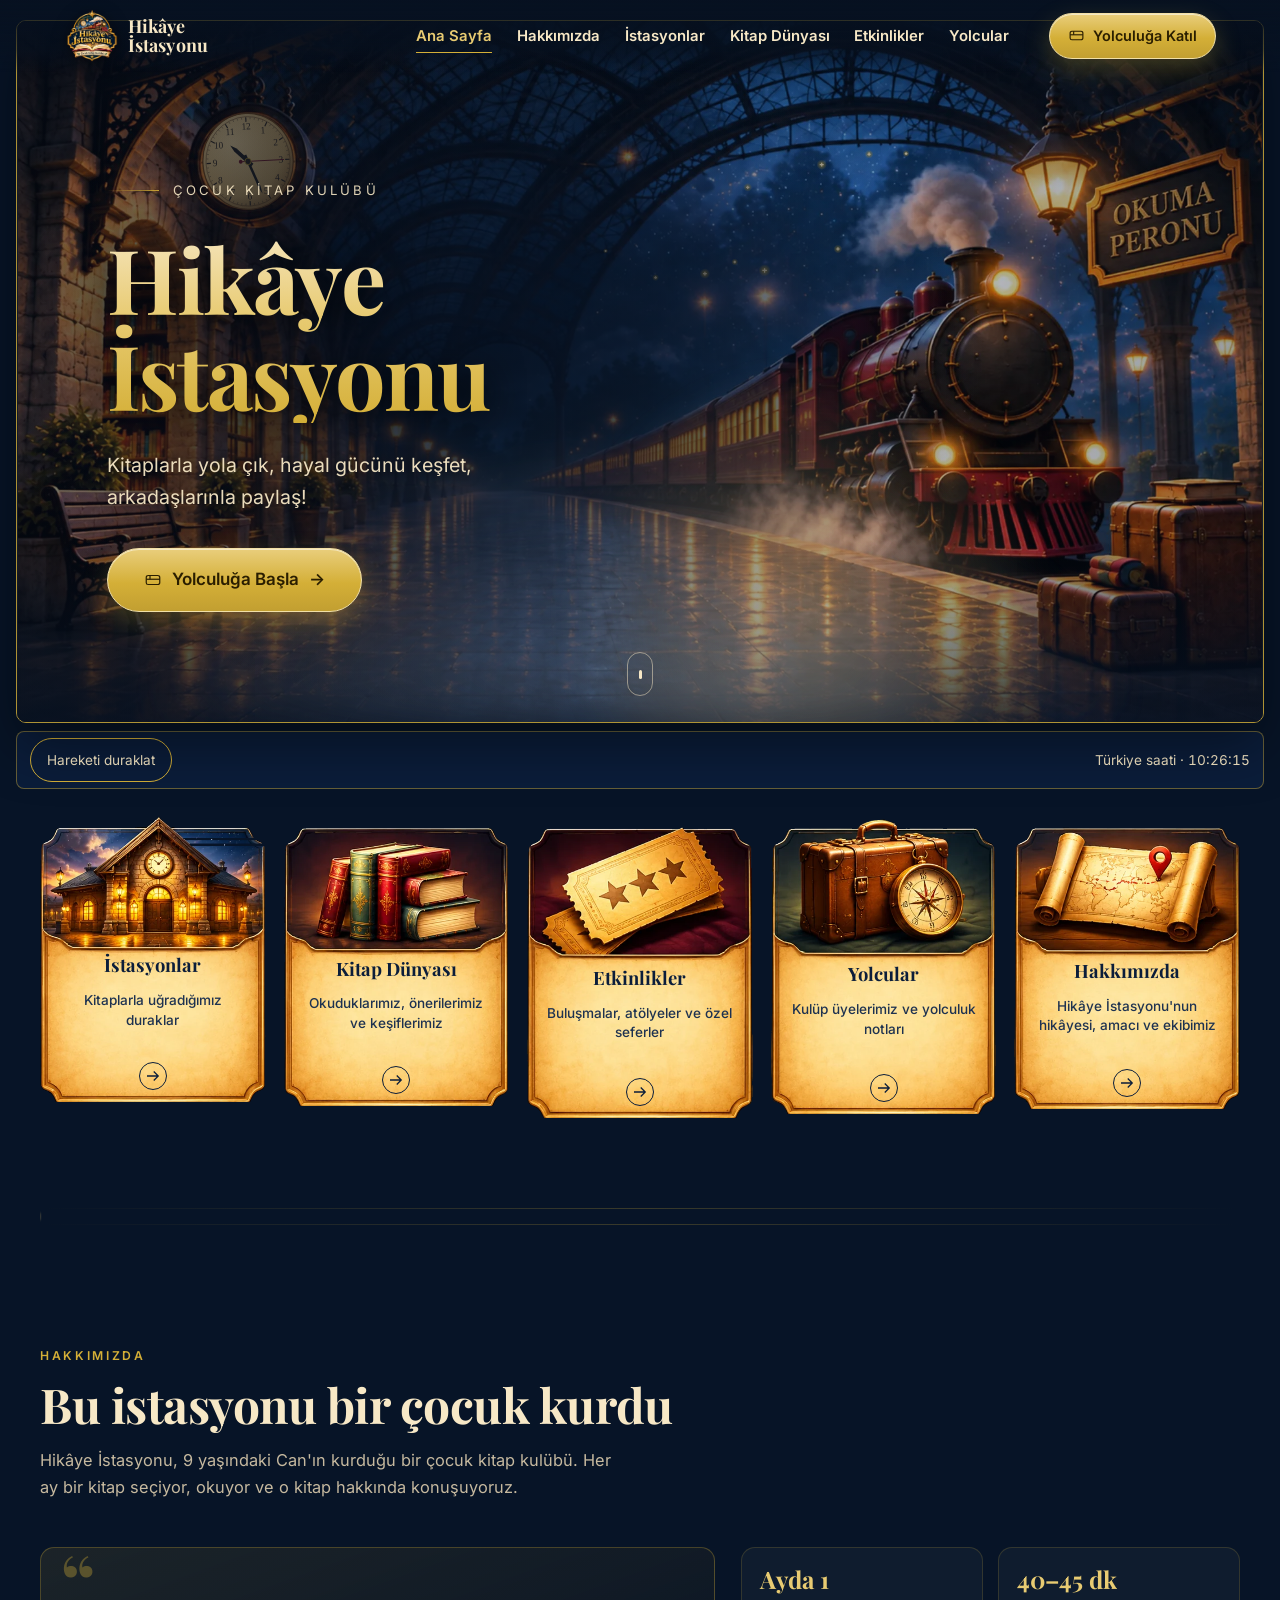
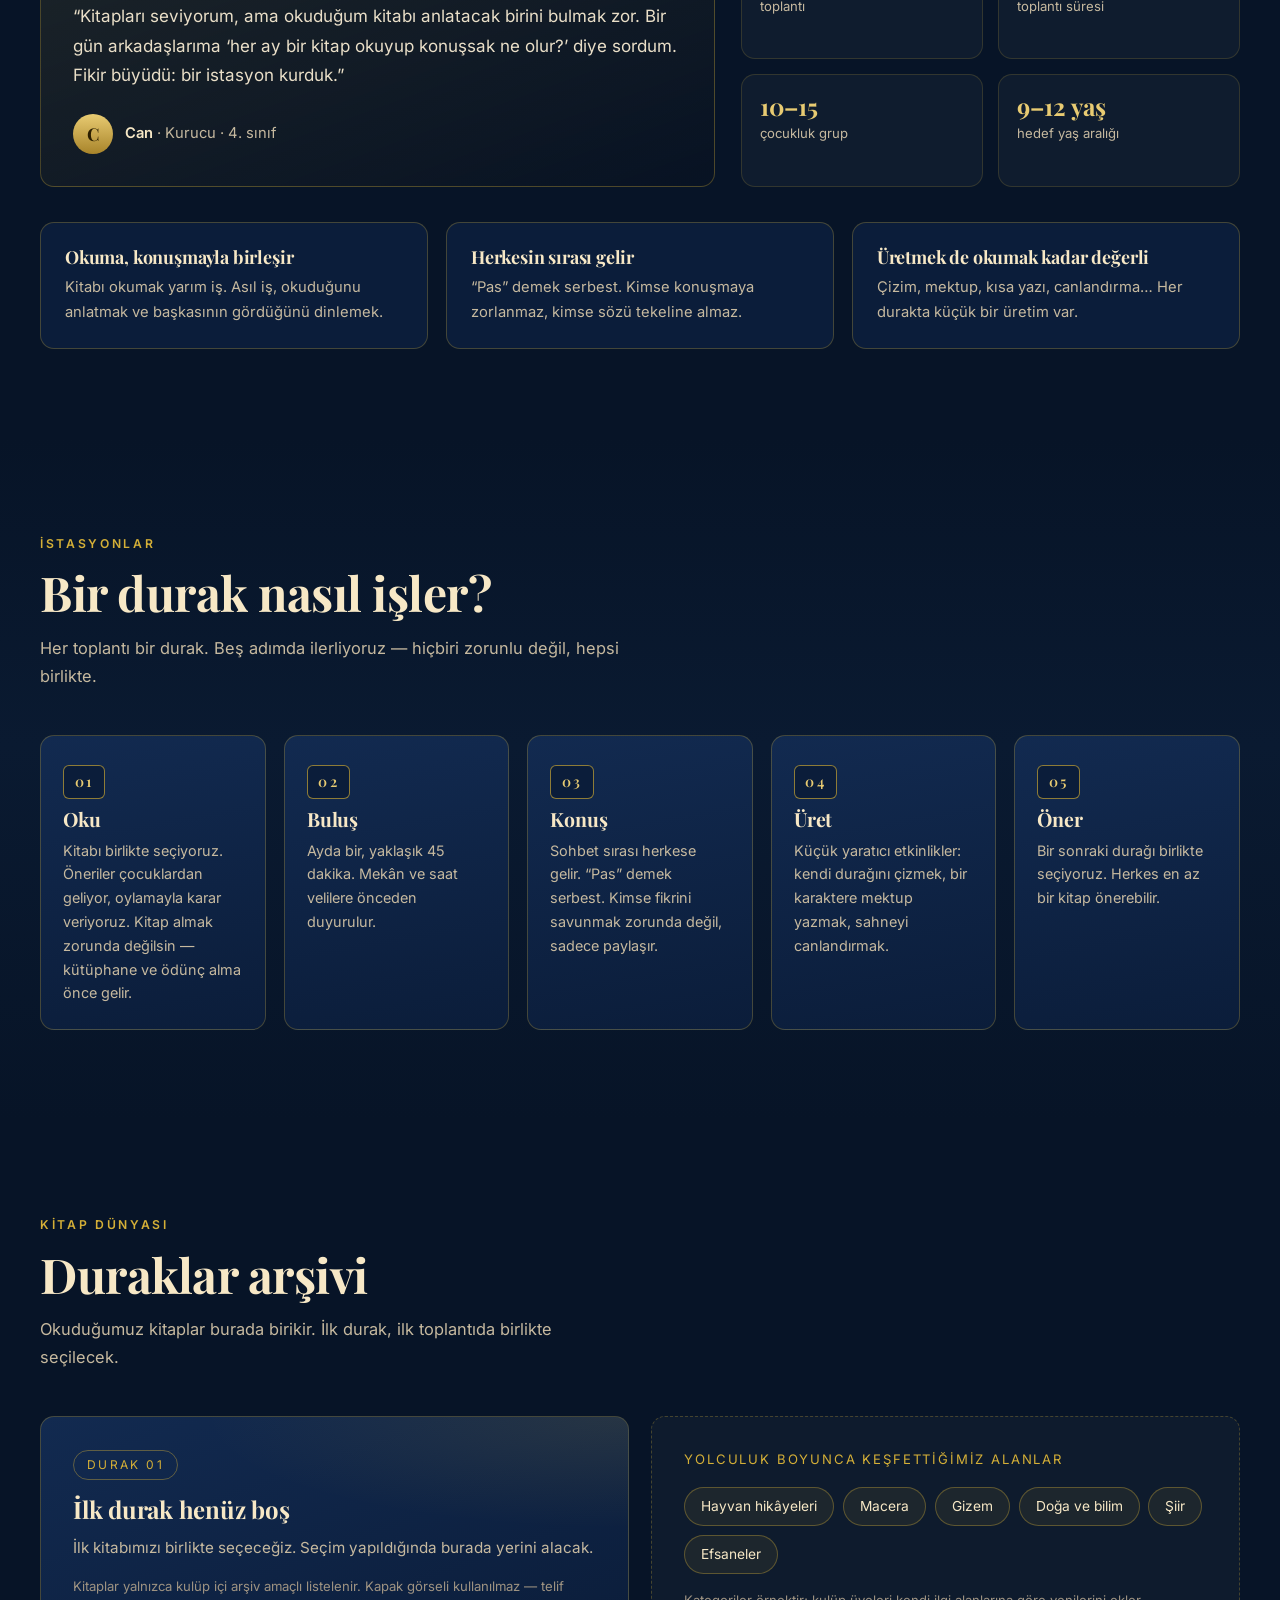
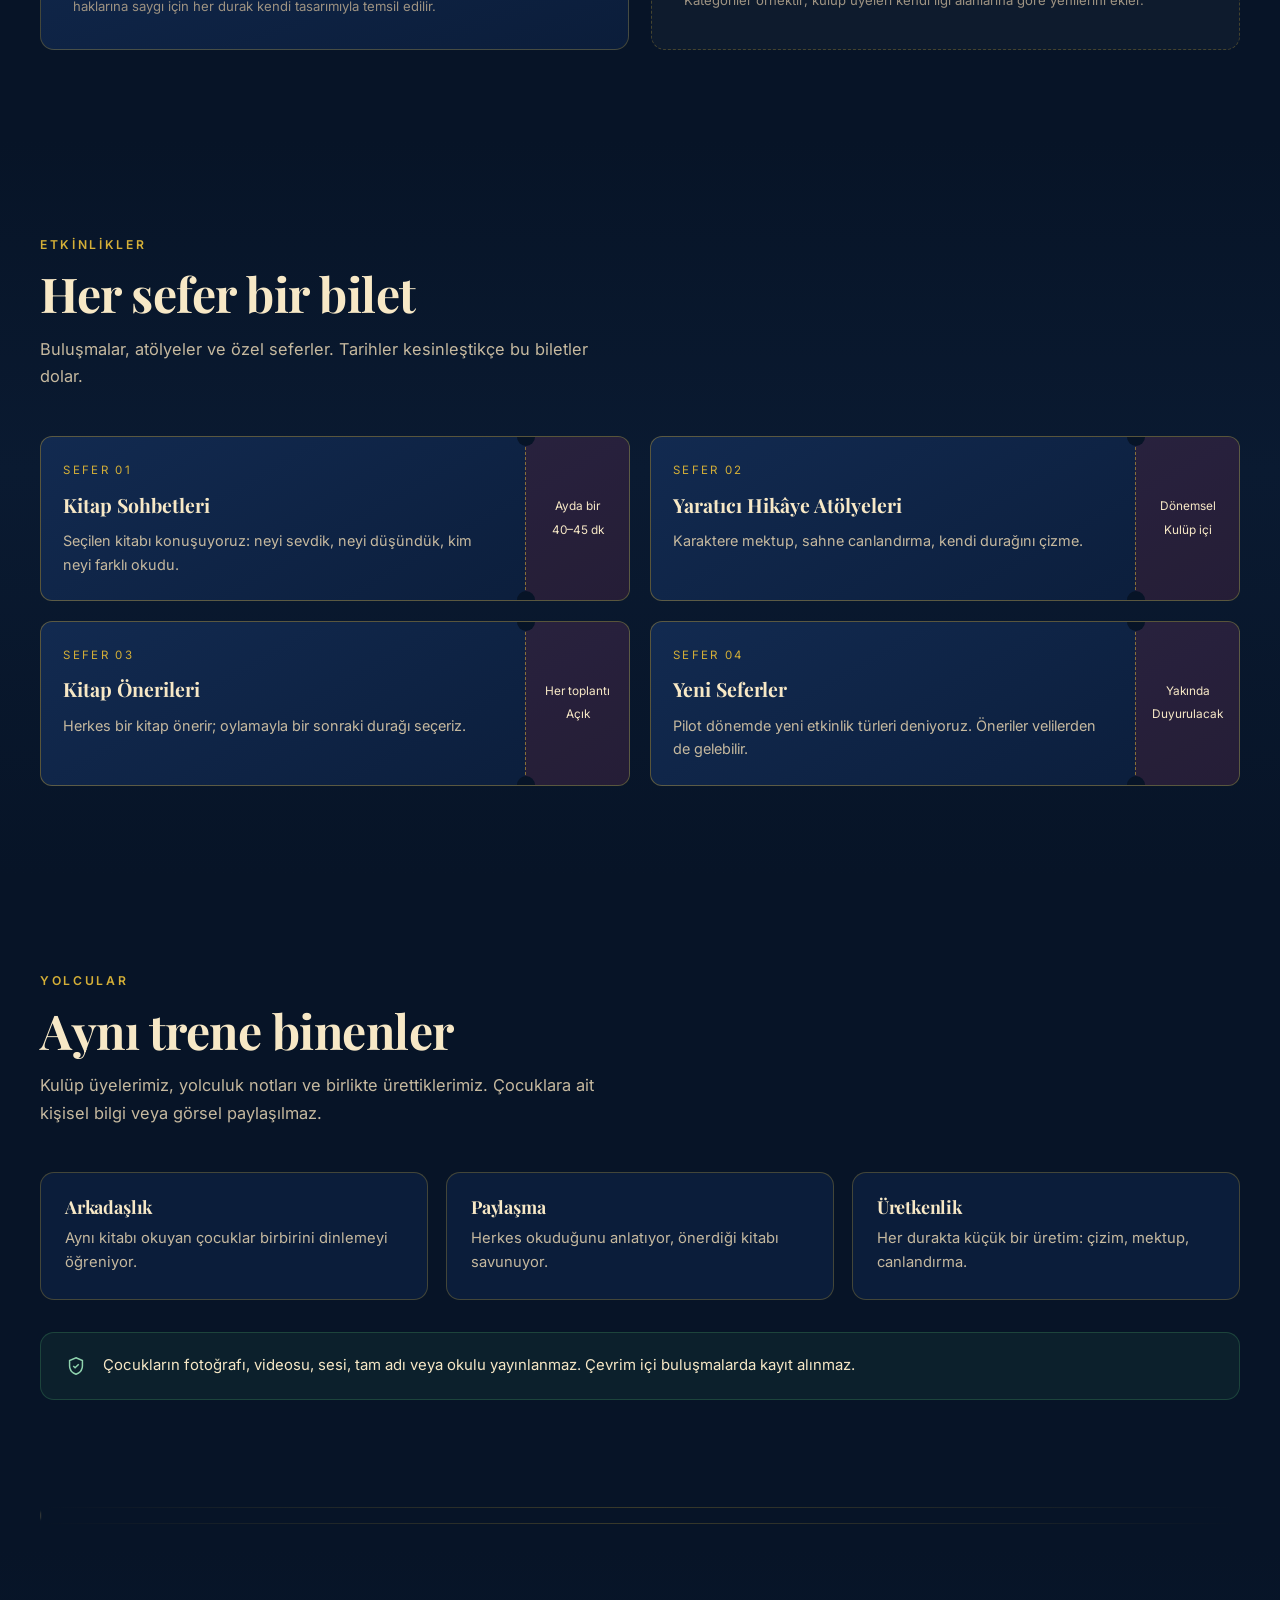
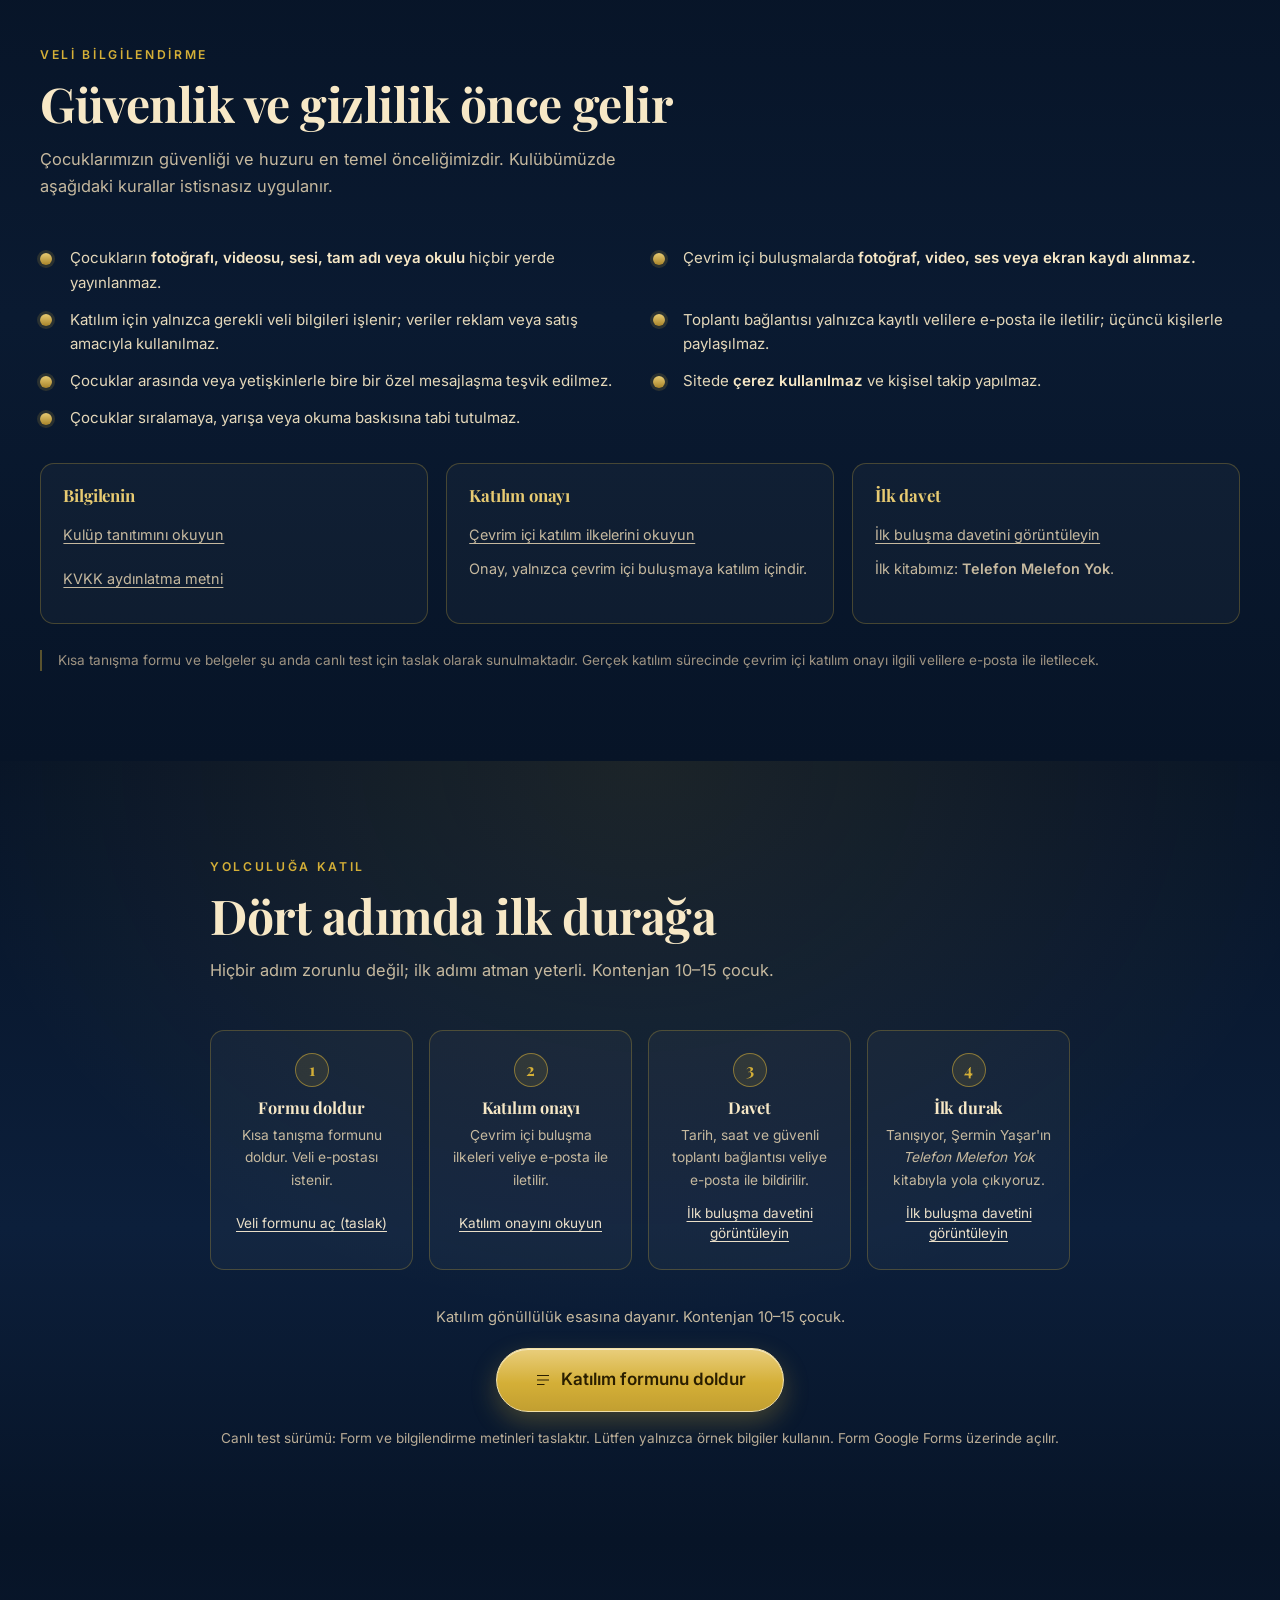
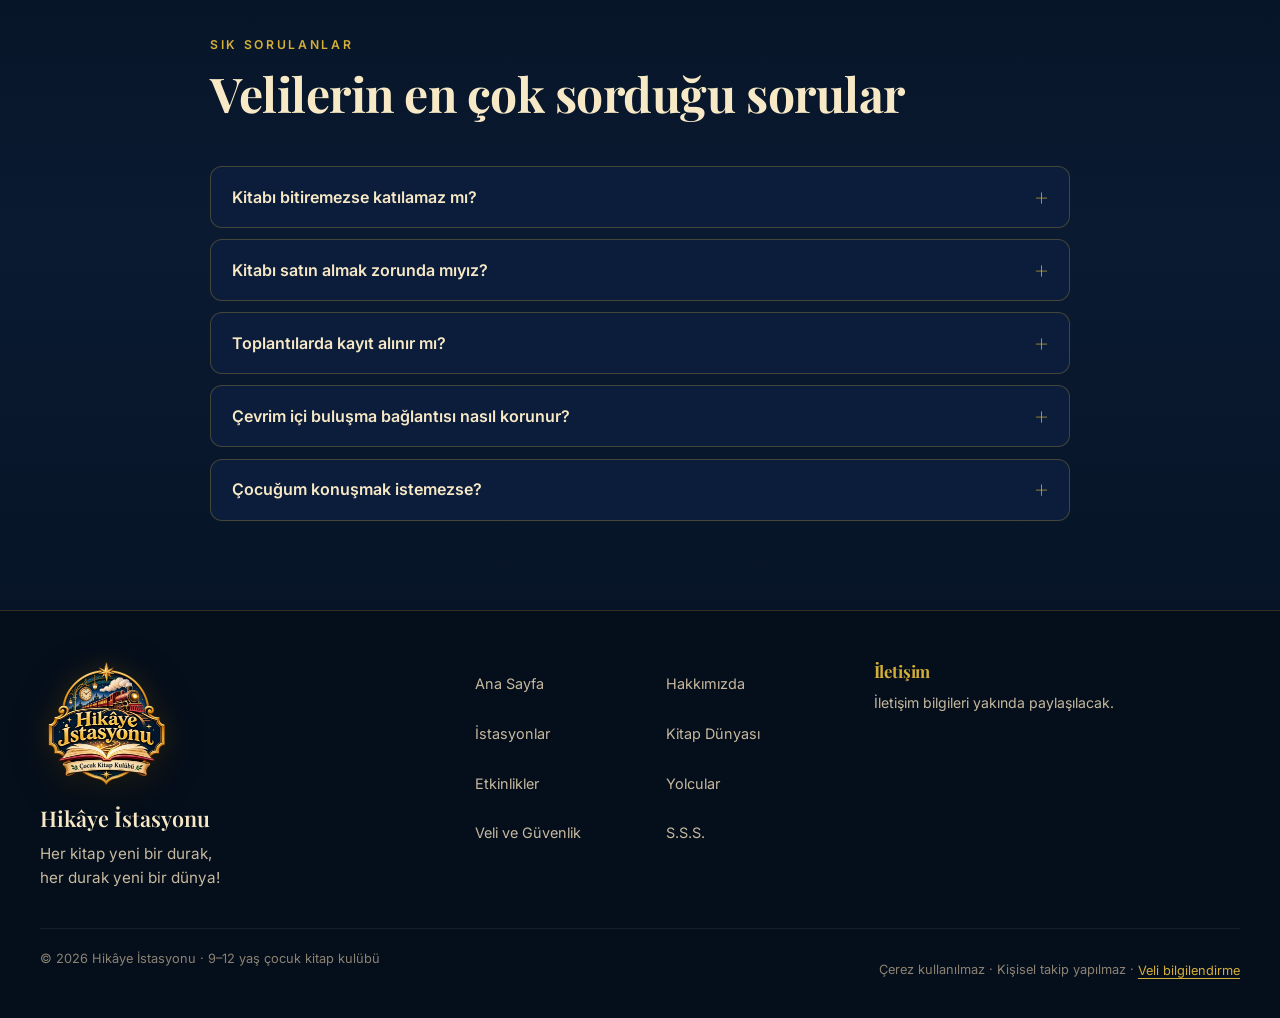
==== index.html @ f6e27448 "feat: taslak Google Form baglantisini canli teste ac" ====
<!doctype html>
<html lang="tr">
<head>
<meta charset="utf-8">
<meta http-equiv="Content-Security-Policy" content="default-src 'none'; script-src 'self'; script-src-attr 'none'; style-src 'self' 'unsafe-inline'; style-src-elem 'self'; img-src 'self'; font-src 'self'; connect-src 'none'; object-src 'none'; base-uri 'none'; form-action 'none'; frame-src 'none'">
<meta name="referrer" content="no-referrer">
<meta name="viewport" content="width=device-width, initial-scale=1">
<title>Hikâye İstasyonu — Çocuk Kitap Kulübü</title>
<meta name="description" content="Hikâye İstasyonu, 9–12 yaş çocukların kitap okuyup konuştuğu, birbirine kitap önerdiği çocuk kitap kulübü. Her kitap yeni bir durak, her durak yeni bir dünya!">
<meta name="theme-color" content="#0B1D3A">
<meta property="og:title" content="Hikâye İstasyonu — Çocuk Kitap Kulübü">
<meta property="og:description" content="Her kitap yeni bir durak, her durak yeni bir dünya!">
<meta property="og:type" content="website">
<meta property="og:locale" content="tr_TR">
<meta property="og:image" content="https://hikayeistasyonu.org/assets/img/hikaye-istasyonu-hero-background.jpg">
<link rel="icon" href="favicon.ico" sizes="any">
<link rel="icon" type="image/png" sizes="32x32" href="favicon-32.png">
<link rel="apple-touch-icon" href="favicon-192.png">
<link rel="canonical" href="https://hikayeistasyonu.org/">
<meta name="robots" content="index,follow">
<link rel="preload" as="image" href="assets/img/hikaye-istasyonu-hero-background.webp" type="image/webp" media="(min-width: 721px)">
<link rel="stylesheet" href="assets/stil.css">
</head>
<body>

<a class="atla" href="#icerik">İçeriğe geç</a>

<!-- ============ ÜST BAR ============ -->
<header class="bar" id="bar">
  <div class="bar-ic">
    <a class="marka" href="#ust" aria-label="Hikâye İstasyonu — ana sayfa">
      <img src="assets/img/logo-amblem.webp" width="54" height="54" alt="" class="marka-logo">
      <span class="marka-yazi">Hikâye<br>İstasyonu</span>
    </a>

    <nav class="menu" aria-label="Ana menü">
      <a href="#ust" class="etkin">Ana Sayfa</a>
      <a href="#hakkimizda">Hakkımızda</a>
      <a href="#istasyonlar">İstasyonlar</a>
      <a href="#kitaplar">Kitap Dünyası</a>
      <a href="#etkinlikler">Etkinlikler</a>
      <a href="#yolcular">Yolcular</a>
    </nav>

    <a class="btn btn-altin btn-kucuk bar-cta" href="#katil">
      <svg viewBox="0 0 24 24" width="17" height="17" aria-hidden="true" fill="none" stroke="currentColor" stroke-width="1.6"><path d="M3 8.5A2.5 2.5 0 0 1 5.5 6h13A2.5 2.5 0 0 1 21 8.5v7a2.5 2.5 0 0 1-2.5 2.5h-13A2.5 2.5 0 0 1 3 15.5v-7Z"/><path d="M3 11h18"/><path d="M8 6v5"/></svg>
      Yolculuğa Katıl
    </a>

    <button class="menu-btn" type="button" aria-expanded="false" aria-controls="mobil-menu" aria-label="Menüyü aç">
      <span></span><span></span><span></span>
    </button>
  </div>

  <nav class="mobil-menu" id="mobil-menu" aria-label="Mobil menü" hidden>
    <a href="#ust">Ana Sayfa</a>
    <a href="#hakkimizda">Hakkımızda</a>
    <a href="#istasyonlar">İstasyonlar</a>
    <a href="#kitaplar">Kitap Dünyası</a>
    <a href="#etkinlikler">Etkinlikler</a>
    <a href="#yolcular">Yolcular</a>
    <a href="#veli">Veli ve Güvenlik</a>
    <a href="#sss">S.S.S.</a>
    <a class="btn btn-altin" href="#katil">Yolculuğa Katıl</a>
  </nav>
</header>

<main id="icerik">

<!-- ============ HERO ============ -->
<section class="hero" id="ust" aria-labelledby="hero-baslik">
  <div class="hero-sahne" aria-hidden="true">
    <picture>
      <source srcset="assets/img/hikaye-istasyonu-hero-background.webp" type="image/webp">
      <source srcset="assets/img/hikaye-istasyonu-hero-background.jpg">
      <img src="assets/img/hikaye-istasyonu-hero-background.jpg" width="1920" height="1081" alt="" class="hero-gorsel" fetchpriority="high">
    </picture>
    <svg class="scene-art" viewBox="0 0 1920 1081" preserveAspectRatio="xMidYMid slice" aria-hidden="true">
      <defs>
        <radialGradient id="star-light"><stop stop-color="#F7E8C6"/><stop offset=".25" stop-color="#D4AF37" stop-opacity=".65"/><stop offset="1" stop-color="#D4AF37" stop-opacity="0"/></radialGradient>
        <radialGradient id="dial-light" cx="35%" cy="30%" r="80%"><stop stop-color="#FFE0A1"/><stop offset=".7" stop-color="#DDB56C"/><stop offset="1" stop-color="#A16E30"/></radialGradient>
        <radialGradient id="steam-light" cx=".5" cy=".5" r=".5" fx=".62" fy=".63">
          <stop offset="0%" stop-color="#d9c1ab" stop-opacity=".92"/>
          <stop offset="45%" stop-color="#b2a6ae" stop-opacity=".72"/>
          <stop offset="80%" stop-color="#7a7a8e" stop-opacity=".34"/>
          <stop offset="100%" stop-color="#7a7a8e" stop-opacity="0"/>
        </radialGradient>
        <radialGradient id="steam-wheel" cx=".42" cy=".36" r=".64">
          <stop stop-color="#9e9aa6" stop-opacity=".48"/>
          <stop offset=".55" stop-color="#878391" stop-opacity=".28"/>
          <stop offset="1" stop-color="#6e6c7a" stop-opacity="0"/>
        </radialGradient>
        <clipPath id="chimney-lip"><path d="M-260 -160H75V-3L24 -3Q0 -9 -32 4H-260Z"/></clipPath>
        <g id="chimney-wisp">
          <ellipse cx="-10" cy="-5" rx="28" ry="20"/>
          <ellipse cx="9" cy="-1" rx="27" ry="22"/>
        </g>
        <g id="steam-wisp">
          <ellipse cx="-12" cy="-22" rx="25" ry="18"/>
          <ellipse cx="10" cy="-31" rx="22" ry="19"/>
          <ellipse cx="19" cy="-15" rx="18" ry="14"/>
          <ellipse cx="-3" cy="-10" rx="23" ry="13"/>
        </g>
      </defs>
      <g id="steam-sources"></g>
      <g id="stars"></g>
      <g transform="translate(356 217) rotate(-3) scale(.94 1)">
        <circle r="74" fill="url(#dial-light)" stroke="#80501D" stroke-width="2"/>
        <circle r="69" fill="none" stroke="#67431F" stroke-width=".8"/>
        <g id="clock-ticks" stroke="#382C22"></g>
        <g id="clock-numbers" fill="#382C22" font-family="Georgia,serif" font-size="15" text-anchor="middle" dominant-baseline="central"></g>
        <g class="clock-hand" id="hour-hand"><path d="M-3 9 L-3 -27 L0 -38 L3 -27 L3 9Z" fill="#2A2623"/></g>
        <g class="clock-hand" id="minute-hand"><path d="M-2 11 L-2 -43 L0 -55 L2 -43 L2 11Z" fill="#2A2623"/></g>
        <g class="clock-hand" id="second-hand"><path d="M0 15V-59" stroke="#7B1E2B" stroke-width="1.5"/><circle cy="12" r="3" fill="#7B1E2B"/></g>
        <circle r="5" fill="#382C22" stroke="#D4AF37" stroke-width="1.2"/>
      </g>
    </svg>
    <div class="hero-vinyet"></div>
    <div class="hero-sis sis-1"></div>
    <div class="hero-sis sis-2"></div>
    <div class="hero-far"></div>
  </div>

  <div class="hero-ic">
    <p class="hero-ust"><span class="cizgi" aria-hidden="true"></span>Çocuk Kitap Kulübü<span class="cizgi" aria-hidden="true"></span></p>
    <h1 class="hero-baslik" id="hero-baslik">Hikâye<br><span>İstasyonu</span></h1>
    <p class="hero-slogan">Kitaplarla yola çık, hayal gücünü keşfet, arkadaşlarınla paylaş!</p>
    <a class="btn btn-altin btn-buyuk hero-cta" href="#katil">
      <svg viewBox="0 0 24 24" width="18" height="18" aria-hidden="true" fill="none" stroke="currentColor" stroke-width="1.6"><path d="M3 8.5A2.5 2.5 0 0 1 5.5 6h13A2.5 2.5 0 0 1 21 8.5v7a2.5 2.5 0 0 1-2.5 2.5h-13A2.5 2.5 0 0 1 3 15.5v-7Z"/><path d="M3 11h18"/><path d="M8 6v5"/></svg>
      Yolculuğa Başla <span aria-hidden="true">→</span>
    </a>
  </div>

  <a class="kaydir" href="#kapilar" aria-label="Aşağı kaydır"><span></span></a>
</section>
<div class="motion-bar" aria-label="Hareket ve saat kontrolleri">
  <button type="button" id="motion-toggle">Hareketi duraklat</button>
  <p>Türkiye saati · <time id="clock-readout"></time></p>
</div>

<!-- ============ 5 KAPI ============ -->
<section class="kapilar" id="kapilar" aria-label="Sitedeki bölümler">
  <ul class="kapi-izgara">
    <li><a class="kapi" href="#istasyonlar">
      <img class="kapi-art" src="assets/img/kart-1.webp" width="417" height="537" alt="" loading="lazy" decoding="async">
      <span class="kapi-metin"><strong>İstasyonlar</strong><span>Kitaplarla uğradığımız duraklar</span></span>
      <span class="kapi-ok" aria-hidden="true"><svg viewBox="0 0 24 24" width="18" height="18" fill="none" stroke="currentColor" stroke-width="1.7"><path d="M4 12h15M13 6l6 6-6 6"/></svg></span>
    </a></li>
    <li><a class="kapi" href="#kitaplar">
      <img class="kapi-art" src="assets/img/kart-2.webp" width="411" height="537" alt="" loading="lazy" decoding="async">
      <span class="kapi-metin"><strong>Kitap Dünyası</strong><span>Okuduklarımız, önerilerimiz ve keşiflerimiz</span></span>
      <span class="kapi-ok" aria-hidden="true"><svg viewBox="0 0 24 24" width="18" height="18" fill="none" stroke="currentColor" stroke-width="1.7"><path d="M4 12h15M13 6l6 6-6 6"/></svg></span>
    </a></li>
    <li><a class="kapi" href="#etkinlikler">
      <img class="kapi-art" src="assets/img/kart-3.webp" width="395" height="537" alt="" loading="lazy" decoding="async">
      <span class="kapi-metin"><strong>Etkinlikler</strong><span>Buluşmalar, atölyeler ve özel seferler</span></span>
      <span class="kapi-ok" aria-hidden="true"><svg viewBox="0 0 24 24" width="18" height="18" fill="none" stroke="currentColor" stroke-width="1.7"><path d="M4 12h15M13 6l6 6-6 6"/></svg></span>
    </a></li>
    <li><a class="kapi" href="#yolcular">
      <img class="kapi-art" src="assets/img/kart-4.webp" width="401" height="537" alt="" loading="lazy" decoding="async">
      <span class="kapi-metin"><strong>Yolcular</strong><span>Kulüp üyelerimiz ve yolculuk notları</span></span>
      <span class="kapi-ok" aria-hidden="true"><svg viewBox="0 0 24 24" width="18" height="18" fill="none" stroke="currentColor" stroke-width="1.7"><path d="M4 12h15M13 6l6 6-6 6"/></svg></span>
    </a></li>
    <li><a class="kapi" href="#hakkimizda">
      <img class="kapi-art" src="assets/img/kart-5.webp" width="407" height="537" alt="" loading="lazy" decoding="async">
      <span class="kapi-metin"><strong>Hakkımızda</strong><span>Hikâye İstasyonu'nun hikâyesi, amacı ve ekibimiz</span></span>
      <span class="kapi-ok" aria-hidden="true"><svg viewBox="0 0 24 24" width="18" height="18" fill="none" stroke="currentColor" stroke-width="1.7"><path d="M4 12h15M13 6l6 6-6 6"/></svg></span>
    </a></li>
  </ul>
</section>

<div class="ray" aria-hidden="true"><span></span></div>

<!-- ============ HAKKIMIZDA ============ -->
<section class="bolum" id="hakkimizda" aria-labelledby="hak-baslik">
  <div class="kap">
    <header class="bolum-bas">
      <p class="etiket">Hakkımızda</p>
      <h2 id="hak-baslik">Bu istasyonu bir çocuk kurdu</h2>
      <p class="bolum-alt">Hikâye İstasyonu, 9 yaşındaki Can'ın kurduğu bir çocuk kitap kulübü. Her ay bir kitap seçiyor, okuyor ve o kitap hakkında konuşuyoruz.</p>
    </header>

    <div class="iki-sutun">
      <blockquote class="soz">
        <p>“Kitapları seviyorum, ama okuduğum kitabı anlatacak birini bulmak zor. Bir gün arkadaşlarıma ‘her ay bir kitap okuyup konuşsak ne olur?’ diye sordum. Fikir büyüdü: bir istasyon kurduk.”</p>
        <footer><span class="avatar" aria-hidden="true">C</span> <span><strong>Can</strong> · Kurucu · 4. sınıf</span></footer>
      </blockquote>

      <div class="istatistik">
        <div class="ist"><b>Ayda 1</b><span>toplantı</span></div>
        <div class="ist"><b>40–45 dk</b><span>toplantı süresi</span></div>
        <div class="ist"><b>10–15</b><span>çocukluk grup</span></div>
        <div class="ist"><b>9–12 yaş</b><span>hedef yaş aralığı</span></div>
      </div>
    </div>

    <ul class="degerler">
      <li><h3>Okuma, konuşmayla birleşir</h3><p>Kitabı okumak yarım iş. Asıl iş, okuduğunu anlatmak ve başkasının gördüğünü dinlemek.</p></li>
      <li><h3>Herkesin sırası gelir</h3><p>“Pas” demek serbest. Kimse konuşmaya zorlanmaz, kimse sözü tekeline almaz.</p></li>
      <li><h3>Üretmek de okumak kadar değerli</h3><p>Çizim, mektup, kısa yazı, canlandırma… Her durakta küçük bir üretim var.</p></li>
    </ul>
  </div>
</section>

<!-- ============ İSTASYONLAR ============ -->
<section class="bolum bolum-koyu" id="istasyonlar" aria-labelledby="ist-baslik">
  <div class="kap">
    <header class="bolum-bas">
      <p class="etiket">İstasyonlar</p>
      <h2 id="ist-baslik">Bir durak nasıl işler?</h2>
      <p class="bolum-alt">Her toplantı bir durak. Beş adımda ilerliyoruz — hiçbiri zorunlu değil, hepsi birlikte.</p>
    </header>

    <ol class="duraklar">
      <li class="durak"><span class="durak-no">01</span><h3>Oku</h3><p>Kitabı birlikte seçiyoruz. Öneriler çocuklardan geliyor, oylamayla karar veriyoruz. Kitap almak zorunda değilsin — kütüphane ve ödünç alma önce gelir.</p></li>
      <li class="durak"><span class="durak-no">02</span><h3>Buluş</h3><p>Ayda bir, yaklaşık 45 dakika. Mekân ve saat velilere önceden duyurulur.</p></li>
      <li class="durak"><span class="durak-no">03</span><h3>Konuş</h3><p>Sohbet sırası herkese gelir. “Pas” demek serbest. Kimse fikrini savunmak zorunda değil, sadece paylaşır.</p></li>
      <li class="durak"><span class="durak-no">04</span><h3>Üret</h3><p>Küçük yaratıcı etkinlikler: kendi durağını çizmek, bir karaktere mektup yazmak, sahneyi canlandırmak.</p></li>
      <li class="durak"><span class="durak-no">05</span><h3>Öner</h3><p>Bir sonraki durağı birlikte seçiyoruz. Herkes en az bir kitap önerebilir.</p></li>
    </ol>
  </div>
</section>

<!-- ============ KİTAP DÜNYASI ============ -->
<section class="bolum" id="kitaplar" aria-labelledby="kit-baslik">
  <div class="kap">
    <header class="bolum-bas">
      <p class="etiket">Kitap Dünyası</p>
      <h2 id="kit-baslik">Duraklar arşivi</h2>
      <p class="bolum-alt">Okuduğumuz kitaplar burada birikir. İlk durak, ilk toplantıda birlikte seçilecek.</p>
    </header>

    <div class="arsiv">
      <article class="arsiv-kart" aria-label="İlk durak henüz boş">
        <span class="arsiv-no">Durak 01</span>
        <h3>İlk durak henüz boş</h3>
        <p>İlk kitabımızı birlikte seçeceğiz. Seçim yapıldığında burada yerini alacak.</p>
        <p class="not">Kitaplar yalnızca kulüp içi arşiv amaçlı listelenir. Kapak görseli kullanılmaz — telif haklarına saygı için her durak kendi tasarımıyla temsil edilir.</p>
      </article>

      <div class="kategoriler">
        <p class="etiket-kucuk">Yolculuk boyunca keşfettiğimiz alanlar</p>
        <ul class="etiketler">
          <li>Hayvan hikâyeleri</li>
          <li>Macera</li>
          <li>Gizem</li>
          <li>Doğa ve bilim</li>
          <li>Şiir</li>
          <li>Efsaneler</li>
        </ul>
        <p class="not">Kategoriler örnektir; kulüp üyeleri kendi ilgi alanlarına göre yenilerini ekler.</p>
      </div>
    </div>
  </div>
</section>

<!-- ============ ETKİNLİKLER ============ -->
<section class="bolum bolum-koyu" id="etkinlikler" aria-labelledby="etk-baslik">
  <div class="kap">
    <header class="bolum-bas">
      <p class="etiket">Etkinlikler</p>
      <h2 id="etk-baslik">Her sefer bir bilet</h2>
      <p class="bolum-alt">Buluşmalar, atölyeler ve özel seferler. Tarihler kesinleştikçe bu biletler dolar.</p>
    </header>

    <ul class="biletler">
      <li class="bilet">
        <div class="bilet-sol"><span class="bilet-ust">Sefer 01</span><strong>Kitap Sohbetleri</strong><p>Seçilen kitabı konuşuyoruz: neyi sevdik, neyi düşündük, kim neyi farklı okudu.</p></div>
        <div class="bilet-sag"><span>Ayda bir</span><span>40–45 dk</span></div>
      </li>
      <li class="bilet">
        <div class="bilet-sol"><span class="bilet-ust">Sefer 02</span><strong>Yaratıcı Hikâye Atölyeleri</strong><p>Karaktere mektup, sahne canlandırma, kendi durağını çizme.</p></div>
        <div class="bilet-sag"><span>Dönemsel</span><span>Kulüp içi</span></div>
      </li>
      <li class="bilet">
        <div class="bilet-sol"><span class="bilet-ust">Sefer 03</span><strong>Kitap Önerileri</strong><p>Herkes bir kitap önerir; oylamayla bir sonraki durağı seçeriz.</p></div>
        <div class="bilet-sag"><span>Her toplantı</span><span>Açık</span></div>
      </li>
      <li class="bilet">
        <div class="bilet-sol"><span class="bilet-ust">Sefer 04</span><strong>Yeni Seferler</strong><p>Pilot dönemde yeni etkinlik türleri deniyoruz. Öneriler velilerden de gelebilir.</p></div>
        <div class="bilet-sag"><span>Yakında</span><span>Duyurulacak</span></div>
      </li>
    </ul>
  </div>
</section>

<!-- ============ YOLCULAR ============ -->
<section class="bolum" id="yolcular" aria-labelledby="yol-baslik">
  <div class="kap">
    <header class="bolum-bas">
      <p class="etiket">Yolcular</p>
      <h2 id="yol-baslik">Aynı trene binenler</h2>
      <p class="bolum-alt">Kulüp üyelerimiz, yolculuk notları ve birlikte ürettiklerimiz. Çocuklara ait kişisel bilgi veya görsel paylaşılmaz.</p>
    </header>

    <ul class="degerler degerler-3">
      <li><h3>Arkadaşlık</h3><p>Aynı kitabı okuyan çocuklar birbirini dinlemeyi öğreniyor.</p></li>
      <li><h3>Paylaşma</h3><p>Herkes okuduğunu anlatıyor, önerdiği kitabı savunuyor.</p></li>
      <li><h3>Üretkenlik</h3><p>Her durakta küçük bir üretim: çizim, mektup, canlandırma.</p></li>
    </ul>

    <div class="gizlilik-notu">
      <svg viewBox="0 0 24 24" width="22" height="22" aria-hidden="true" fill="none" stroke="currentColor" stroke-width="1.6"><path d="M12 3l7 3v6c0 4.2-2.8 7.4-7 9-4.2-1.6-7-4.8-7-9V6l7-3Z"/><path d="M9 12l2 2 4-4"/></svg>
      <p>Çocukların fotoğrafı, videosu, sesi, tam adı veya okulu yayınlanmaz. Çevrim içi buluşmalarda kayıt alınmaz.</p>
    </div>
  </div>
</section>

<div class="ray" aria-hidden="true"><span></span></div>

<!-- ============ VELİ VE GÜVENLİK ============ -->
<section class="bolum bolum-koyu" id="veli" aria-labelledby="veli-baslik">
  <div class="kap">
    <header class="bolum-bas">
      <p class="etiket">Veli Bilgilendirme</p>
      <h2 id="veli-baslik">Güvenlik ve gizlilik önce gelir</h2>
      <p class="bolum-alt">Çocuklarımızın güvenliği ve huzuru en temel önceliğimizdir. Kulübümüzde aşağıdaki kurallar istisnasız uygulanır.</p>
    </header>

    <ul class="taahhutler">
      <li>Çocukların <b>fotoğrafı, videosu, sesi, tam adı veya okulu</b> hiçbir yerde yayınlanmaz.</li>
      <li>Çevrim içi buluşmalarda <b>fotoğraf, video, ses veya ekran kaydı alınmaz.</b></li>
      <li>Katılım için yalnızca gerekli veli bilgileri işlenir; veriler reklam veya satış amacıyla kullanılmaz.</li>
      <li>Toplantı bağlantısı yalnızca kayıtlı velilere e-posta ile iletilir; üçüncü kişilerle paylaşılmaz.</li>
      <li>Çocuklar arasında veya yetişkinlerle bire bir özel mesajlaşma teşvik edilmez.</li>
      <li>Sitede <b>çerez kullanılmaz</b> ve kişisel takip yapılmaz.</li>
      <li>Çocuklar sıralamaya, yarışa veya okuma baskısına tabi tutulmaz.</li>
    </ul>

    <div class="uclu">
      <div><h3>Bilgilenin</h3><p><a class="belge-link" href="assets/dokumanlar/kulup-tanitimi.html">Kulüp tanıtımını okuyun</a></p><p><a class="belge-link" href="assets/dokumanlar/kvkk-aydinlatma.html">KVKK aydınlatma metni</a></p></div>
      <div><h3>Katılım onayı</h3><p><a class="belge-link" href="assets/dokumanlar/cevrim-ici-katilim-onayi.html">Çevrim içi katılım ilkelerini okuyun</a></p><p>Onay, yalnızca çevrim içi buluşmaya katılım içindir.</p></div>
      <div><h3>İlk davet</h3><p><a class="belge-link" href="assets/dokumanlar/ilk-bulusma-davetiyesi.html">İlk buluşma davetini görüntüleyin</a></p><p>İlk kitabımız: <b>Telefon Melefon Yok</b>.</p></div>
    </div>

    <p class="kucuk-not">Kısa tanışma formu ve belgeler şu anda canlı test için taslak olarak sunulmaktadır. Gerçek katılım sürecinde çevrim içi katılım onayı ilgili velilere e-posta ile iletilecek.</p>
  </div>
</section>

<!-- ============ KATIL ============ -->
<section class="bolum katil" id="katil" aria-labelledby="kat-baslik">
  <div class="kap kap-dar">
    <header class="bolum-bas">
      <p class="etiket">Yolculuğa Katıl</p>
      <h2 id="kat-baslik">Dört adımda ilk durağa</h2>
      <p class="bolum-alt">Hiçbir adım zorunlu değil; ilk adımı atman yeterli. Kontenjan 10–15 çocuk.</p>
    </header>

    <ol class="adimlar">
      <li><b>1</b><h3>Formu doldur</h3><p>Kısa tanışma formunu doldur. Veli e-postası istenir.</p><a class="belge-link" href="https://docs.google.com/forms/d/e/1FAIpQLSfAmkXsLD7MhFZ3M0-lUMvuuOJiMax65MEpGmqIP2uRFXSxNQ/viewform" aria-describedby="form-durum">Veli formunu aç (taslak)</a></li>
      <li><b>2</b><h3>Katılım onayı</h3><p>Çevrim içi buluşma ilkeleri veliye e-posta ile iletilir.</p><a class="belge-link" href="assets/dokumanlar/cevrim-ici-katilim-onayi.html">Katılım onayını okuyun</a></li>
      <li><b>3</b><h3>Davet</h3><p>Tarih, saat ve güvenli toplantı bağlantısı veliye e-posta ile bildirilir.</p><a class="belge-link" href="assets/dokumanlar/ilk-bulusma-davetiyesi.html">İlk buluşma davetini görüntüleyin</a></li>
      <li><b>4</b><h3>İlk durak</h3><p>Tanışıyor, Şermin Yaşar'ın <i>Telefon Melefon Yok</i> kitabıyla yola çıkıyoruz.</p><a class="belge-link" href="assets/dokumanlar/ilk-bulusma-davetiyesi.html">İlk buluşma davetini görüntüleyin</a></li>
    </ol>

    <div class="cta-kutu">
      <p class="cta-not">Katılım gönüllülük esasına dayanır. Kontenjan 10–15 çocuk.</p>
      <a class="btn btn-altin btn-buyuk" href="https://docs.google.com/forms/d/e/1FAIpQLSfAmkXsLD7MhFZ3M0-lUMvuuOJiMax65MEpGmqIP2uRFXSxNQ/viewform" aria-describedby="form-durum" data-form>
        <svg viewBox="0 0 24 24" width="18" height="18" aria-hidden="true" fill="none" stroke="currentColor" stroke-width="1.6"><path d="M4 6h16M4 12h16M4 18h10"/></svg>
        Katılım formunu doldur
      </a>
      <p class="kucuk-not" id="form-durum">Canlı test sürümü: Form ve bilgilendirme metinleri taslaktır. Lütfen yalnızca örnek bilgiler kullanın. Form Google Forms üzerinde açılır.</p>
    </div>
  </div>
</section>

<!-- ============ S.S.S. ============ -->
<section class="bolum bolum-koyu" id="sss" aria-labelledby="sss-baslik">
  <div class="kap kap-dar">
    <header class="bolum-bas">
      <p class="etiket">Sık Sorulanlar</p>
      <h2 id="sss-baslik">Velilerin en çok sorduğu sorular</h2>
    </header>

    <div class="sss">
      <details><summary>Kitabı bitiremezse katılamaz mı?</summary><p>Hayır. Katılım için kitabı bitirmiş olmak gerekmiyor. Okuyamayan çocuk da sohbete katılır; bu kural her toplantının açılışında açıkça söylenir.</p></details>
      <details><summary>Kitabı satın almak zorunda mıyız?</summary><p>Hayır. Kütüphane ve ödünç alma önceliklidir. Satın alma zorunluluğu hiçbir koşulda yaratılmaz.</p></details>
      <details><summary>Toplantılarda kayıt alınır mı?</summary><p>Hayır. Fotoğraf, video, ses veya ekran kaydı alınmaz; çocuklara ait içerikler yayımlanmaz.</p></details>
      <details><summary>Çevrim içi buluşma bağlantısı nasıl korunur?</summary><p>Bağlantı yalnızca kayıtlı velilere e-posta ile iletilir ve üçüncü kişilerle paylaşılmaz.</p></details>
      <details><summary>Çocuğum konuşmak istemezse?</summary><p>“Pas” deme hakkı vardır. Sıra herkese gelir ama kimse zorlanmaz. Amaç performans değil, güvenli bir sohbet ortamı.</p></details>
    </div>
  </div>
</section>

</main>

<!-- ============ FOOTER ============ -->
<footer class="alt" aria-labelledby="alt-baslik">
  <div class="kap">
    <div class="alt-ust">
      <div class="alt-marka">
        <img src="assets/img/logo-amblem.webp" width="132" height="132" alt="" loading="lazy">
        <p class="alt-ad">Hikâye İstasyonu</p>
        <p class="alt-slogan">Her kitap yeni bir durak,<br>her durak yeni bir dünya!</p>
      </div>

      <nav class="alt-menu" aria-label="Alt menü">
        <a href="#ust">Ana Sayfa</a>
        <a href="#hakkimizda">Hakkımızda</a>
        <a href="#istasyonlar">İstasyonlar</a>
        <a href="#kitaplar">Kitap Dünyası</a>
        <a href="#etkinlikler">Etkinlikler</a>
        <a href="#yolcular">Yolcular</a>
        <a href="#veli">Veli ve Güvenlik</a>
        <a href="#sss">S.S.S.</a>
      </nav>

      <div class="alt-iletisim">
        <h2 id="alt-baslik">İletişim</h2>
        <p>İletişim bilgileri yakında paylaşılacak.</p>
      </div>
    </div>

    <div class="alt-alt">
      <p>© <span id="yil">2026</span> Hikâye İstasyonu · 9–12 yaş çocuk kitap kulübü</p>
      <p>Çerez kullanılmaz · Kişisel takip yapılmaz · <a href="#veli">Veli bilgilendirme</a></p>
    </div>
  </div>
</footer>

<script src="assets/uygulama.js" defer></script>
</body>
</html>
---- assets/stil.css ----
/* ============================================================
   HİKÂYE İSTASYONU — stil.css
   Referans tasarıma göre: lacivert gece + altın + parşömen
   ============================================================ */

@font-face{font-family:Inter;font-style:normal;font-weight:400;font-display:swap;src:url("fonts/inter-400.woff2") format("woff2")}
@font-face{font-family:Inter;font-style:normal;font-weight:500;font-display:swap;src:url("fonts/inter-500.woff2") format("woff2")}
@font-face{font-family:Inter;font-style:normal;font-weight:600;font-display:swap;src:url("fonts/inter-600.woff2") format("woff2")}
@font-face{font-family:"Playfair Display";font-style:normal;font-weight:600;font-display:swap;src:url("fonts/playfair-600.woff2") format("woff2")}
@font-face{font-family:"Playfair Display";font-style:normal;font-weight:700;font-display:swap;src:url("fonts/playfair-700.woff2") format("woff2")}
@font-face{font-family:"Playfair Display";font-style:italic;font-weight:600;font-display:swap;src:url("fonts/playfair-italic-600.woff2") format("woff2")}

:root{
  --lacivert:#0B1D3A;
  --lacivert-2:#122A50;
  --lacivert-3:#071427;
  --altin:#D4AF37;
  --altin-acik:#E8CB72;
  --altin-koyu:#A8842A;
  --krem:#F7E8C6;
  --bordo:#7B1E2B;
  --yesil:#2F6B4F;

  --metin:#EADFC8;
  --metin-soluk:#C6B99F;

  --baslik:"Playfair Display",Georgia,"Times New Roman",serif;
  --govde:"Inter",system-ui,-apple-system,"Segoe UI",Roboto,sans-serif;

  --kap:1200px;
  --r:14px;
  --gecis:.35s cubic-bezier(.22,.61,.36,1);
  --golge:0 18px 44px rgba(0,0,0,.42);
}

*,*::before,*::after{box-sizing:border-box}

html{scroll-behavior:smooth;-webkit-text-size-adjust:100%;scroll-padding-top:90px}

body{
  margin:0;
  background:var(--lacivert-3);
  color:var(--metin);
  font-family:var(--govde);
  font-size:17px;
  line-height:1.65;
  overflow-x:hidden;
  -webkit-font-smoothing:antialiased;
}

img{max-width:100%;display:block;height:auto}
a{color:inherit;text-decoration:none}

h1,h2,h3{font-family:var(--baslik);font-weight:700;line-height:1.15;margin:0;letter-spacing:-.01em}
p{margin:0}

:focus-visible{
  outline:2px solid var(--altin-acik);
  outline-offset:3px;
  border-radius:6px;
}

.atla{
  position:absolute;left:-9999px;top:0;z-index:200;
  background:var(--altin);color:#241a00;
  padding:.7rem 1.2rem;border-radius:0 0 10px 0;font-weight:600;
}
.atla:focus{left:0}

/* ---------- BUTONLAR ---------- */
.btn{
  display:inline-flex;align-items:center;gap:.6rem;
  font-family:var(--govde);font-weight:600;font-size:1rem;
  padding:.95rem 1.9rem;border-radius:999px;
  background:linear-gradient(180deg,#E9CE7C 0%,var(--altin) 55%,#C29F31 100%);
  color:#2A1E00;
  border:1px solid #F2E0A6;
  box-shadow:0 10px 26px rgba(212,175,55,.28), inset 0 1px 0 rgba(255,255,255,.55);
  transition:transform var(--gecis),box-shadow var(--gecis),filter var(--gecis);
  white-space:nowrap;
}
.btn:hover{transform:translateY(-2px);box-shadow:0 16px 34px rgba(212,175,55,.38), inset 0 1px 0 rgba(255,255,255,.6)}
.btn:active{transform:translateY(0)}
.btn svg{flex:none}
.btn-kucuk{padding:.62rem 1.15rem;font-size:.9rem;gap:.45rem}
.btn-buyuk{padding:1.05rem 2.3rem;font-size:1.06rem}

/* ---------- ÜST BAR ---------- */
.bar{
  position:fixed;inset:0 0 auto 0;z-index:100;
  background:linear-gradient(180deg,rgba(7,17,32,.92) 0%,rgba(7,17,32,.55) 70%,transparent 100%);
  transition:background var(--gecis),backdrop-filter var(--gecis),box-shadow var(--gecis);
}
.bar.dolu{
  background:rgba(11,29,58,.92);
  backdrop-filter:blur(8px);
  box-shadow:0 1px 0 rgba(212,175,55,.22),0 12px 30px rgba(0,0,0,.35);
}
.bar-ic{
  max-width:var(--kap);margin:0 auto;padding:.55rem 1.5rem;
  display:flex;align-items:center;gap:1.2rem;
}
.marka{display:flex;align-items:center;gap:.6rem;flex:none}
.marka-logo{
  width:54px;height:54px;object-fit:contain;
  filter:drop-shadow(0 3px 8px rgba(0,0,0,.55));
  transition:transform var(--gecis);
}
.marka:hover .marka-logo{transform:rotate(-3deg) scale(1.04)}
.marka-yazi{
  font-family:var(--baslik);font-weight:700;font-size:1.12rem;
  line-height:1.05;color:var(--krem);letter-spacing:.01em;
}

.menu{display:flex;align-items:center;gap:.15rem;margin-left:auto}
.menu a{
  position:relative;display:inline-flex;align-items:center;min-height:44px;padding:.55rem .7rem;font-size:.93rem;font-weight:600;
  color:#F7E8C6;border-radius:8px;
  transition:color var(--gecis),background var(--gecis);
}
.menu a::after{
  content:"";position:absolute;left:.7rem;right:.7rem;bottom:.3rem;height:1.5px;
  background:var(--altin);transform:scaleX(0);transform-origin:left;
  transition:transform var(--gecis);
}
.menu a:hover{color:#fff}
.menu a:hover::after,.menu a.etkin::after{transform:scaleX(1)}
.menu a.etkin{color:var(--altin-acik)}

.bar-cta{margin-left:.6rem}

.menu-btn{
  display:none;flex-direction:column;justify-content:center;gap:5px;
  width:46px;height:44px;margin-left:auto;
  background:transparent;border:1px solid rgba(212,175,55,.45);border-radius:10px;
  cursor:pointer;padding:0 11px;
}
.menu-btn span{display:block;height:2px;background:var(--krem);border-radius:2px;transition:transform var(--gecis),opacity var(--gecis)}
.menu-btn[aria-expanded="true"] span:nth-child(1){transform:translateY(7px) rotate(45deg)}
.menu-btn[aria-expanded="true"] span:nth-child(2){opacity:0}
.menu-btn[aria-expanded="true"] span:nth-child(3){transform:translateY(-7px) rotate(-45deg)}

.mobil-menu{
  display:none;flex-direction:column;gap:.2rem;
  padding:.8rem 1.4rem 1.4rem;
  background:rgba(7,17,32,.98);
  border-top:1px solid rgba(212,175,55,.25);
}
.mobil-menu{position:absolute;left:0;right:0;top:100%}
.mobil-menu a{padding:.8rem .4rem;border-bottom:1px solid rgba(255,255,255,.06);font-size:1rem}
.mobil-menu a.btn{border-bottom:0;justify-content:center;margin-top:.8rem;color:#2A1E00}
.mobil-menu[hidden]{display:none}

/* ---------- HERO ---------- */

.hero{
  position:relative;
  min-height:clamp(540px,76svh,760px);
  max-width:1280px;
  margin:1.25rem auto 0;
  display:grid;align-items:center;justify-items:start;
  padding:7rem clamp(2rem,7vw,7.5rem) 4.5rem;
  isolation:isolate;
  overflow:hidden;
  border:1px solid rgba(212,175,55,.82);
  border-radius:10px;
  box-shadow:0 22px 56px rgba(0,0,0,.42),inset 0 0 0 1px rgba(247,232,198,.1);
}
.hero-sahne{position:absolute;inset:0;z-index:-1;overflow:hidden}
.hero-gorsel{
  position:absolute;inset:0;width:100%;height:100%;
  object-fit:cover;object-position:58% 50%;
  transform:scale(1.01);
  animation:sahneGiris 2.4s cubic-bezier(.2,.7,.3,1) forwards;
}
@keyframes sahneGiris{
  0%{transform:scale(1.14);filter:brightness(.35) blur(6px)}
  55%{filter:brightness(.85) blur(1px)}
  100%{transform:scale(1.03);filter:brightness(1) blur(0)}
}
.hero-vinyet{
  position:absolute;inset:0;
  background:
    radial-gradient(ellipse 50% 62% at 38% 50%,rgba(5,13,27,.84) 0%,rgba(5,13,27,.48) 52%,transparent 80%),
    linear-gradient(90deg,rgba(6,14,28,.52) 0%,rgba(6,14,28,.2) 58%,rgba(6,14,28,.42) 100%),
    linear-gradient(180deg,rgba(6,14,28,.52) 0%,transparent 24%,transparent 74%,rgba(7,20,39,.8) 100%);
}
.hero-sis{
  position:absolute;inset:auto 0 0 0;height:46%;
  background:radial-gradient(60% 100% at 50% 100%,rgba(214,230,255,.22),transparent 70%);
  filter:blur(26px);
  opacity:.7;
}
.sis-1{animation:sisKay 26s ease-in-out infinite alternate}
.sis-2{animation:sisKay 34s ease-in-out infinite alternate-reverse;opacity:.45;height:60%}
@keyframes sisKay{
  0%{transform:translateX(-4%) scale(1)}
  100%{transform:translateX(4%) scale(1.08)}
}
.hero-far{
  position:absolute;right:14%;top:44%;width:44vw;height:44vw;max-width:620px;max-height:620px;
  background:radial-gradient(circle,rgba(255,214,140,.28),transparent 62%);
  filter:blur(14px);
  animation:farNefes 7s ease-in-out infinite;
  pointer-events:none;
}
@keyframes farNefes{
  0%,100%{opacity:.5;transform:scale(.97)}
  50%{opacity:.85;transform:scale(1.03)}
}

.hero-ic{
  position:relative;z-index:1;
  max-width:540px;text-align:left;
  animation:metinGiris 1.5s .5s cubic-bezier(.2,.7,.3,1) both;
}
@keyframes metinGiris{
  0%{opacity:0;transform:translateY(26px)}
  100%{opacity:1;transform:none}
}
.hero-ust{
  display:inline-flex;align-items:center;gap:.9rem;
  font-size:.82rem;letter-spacing:.24em;text-transform:uppercase;
  color:var(--krem);opacity:.9;margin-bottom:1.1rem;
}
.hero-ust .cizgi{width:52px;height:1px;background:linear-gradient(90deg,transparent,var(--altin));display:block}
.hero-ust .cizgi:last-child{display:none}

.hero-baslik{
  font-size:clamp(3.1rem,7vw,5.8rem);
  line-height:1.08;
  padding-top:.12em;
  color:var(--altin);
  background:linear-gradient(180deg,#F7E8C6 0%,#E8CB72 48%,#D4AF37 100%);
  -webkit-background-clip:text;background-clip:text;
  -webkit-text-fill-color:transparent;
  filter:drop-shadow(0 4px 18px rgba(0,0,0,.85));
  letter-spacing:-.02em;
}
.hero-baslik span{
  background:none;
  -webkit-text-fill-color:inherit;color:inherit;
  filter:none;
}
.hero-slogan{
  margin:1.6rem 0 2.2rem;
  font-size:clamp(1rem,1.9vw,1.22rem);
  color:var(--krem);opacity:.94;
  text-shadow:0 2px 14px rgba(0,0,0,.75);
  max-width:34ch;
}
.hero-cta{animation:pulseAltin 3.6s ease-in-out 2.2s infinite}
@keyframes pulseAltin{
  0%,100%{box-shadow:0 10px 26px rgba(212,175,55,.28),inset 0 1px 0 rgba(255,255,255,.55)}
  50%{box-shadow:0 14px 40px rgba(212,175,55,.52),inset 0 1px 0 rgba(255,255,255,.6)}
}

.kaydir{
  position:absolute;left:50%;bottom:1.6rem;transform:translateX(-50%);
  width:26px;height:44px;border:1.5px solid rgba(247,232,198,.5);border-radius:16px;
  display:grid;place-items:center;z-index:2;
}
.kaydir span{
  width:3px;height:9px;border-radius:2px;background:var(--krem);
  animation:kaydirIn 2s ease-in-out infinite;
}
@keyframes kaydirIn{
  0%{transform:translateY(-7px);opacity:0}
  40%{opacity:1}
  100%{transform:translateY(9px);opacity:0}
}

/* ---------- 5 KAPI ---------- */
.kapilar{
  position:relative;
  padding:1.35rem 1.5rem 4.5rem;
  margin-top:0;
  z-index:2;
}
.kapi-izgara{
  list-style:none;margin:0 auto;padding:0;
  max-width:var(--kap);
  display:grid;grid-template-columns:repeat(5,1fr);gap:1.1rem;
}
.kapi{
  position:relative;display:block;
  width:100%;aspect-ratio:auto;padding:0;
  background:transparent;border:none;box-shadow:none;
  overflow:visible;
  transition:transform var(--gecis);
}
.kapi:hover{
  transform:translateY(-8px);
  box-shadow:none;
}
.kapi-art{
  position:relative;z-index:0;
  width:100%;height:auto;display:block;
  object-fit:contain;
  border:0;
  transition:transform .6s cubic-bezier(.22,.61,.36,1),filter var(--gecis);
}
.kapi:hover .kapi-art{filter:drop-shadow(0 10px 22px rgba(0,0,0,.55)) drop-shadow(0 0 12px rgba(212,175,55,.28))}
.kapi-metin{
  position:absolute;z-index:1;left:8%;right:8%;bottom:2.6rem;height:48%;
  display:flex;flex-direction:column;gap:.3rem;align-items:center;justify-content:center;text-align:center;
  padding:0;min-width:0;
  color:#0B1D3A;
  background:transparent;
}
.kapi-metin strong{white-space:normal;overflow-wrap:anywhere}
.kapi-izgara li{min-width:0}
.kapi-metin span{display:block;-webkit-line-clamp:unset;-webkit-box-orient:initial;overflow:visible;text-overflow:unset;white-space:normal}
.kapi-metin strong{
  font-family:'Playfair Display',serif;font-size:clamp(1.15rem,1.35vw,1.35rem);font-weight:700;color:#0B1D3A;margin-bottom:.35rem;
}
.kapi-metin span{font-family:'Inter',sans-serif;font-size:.85rem;font-weight:500;line-height:1.45;color:#1E3250}
.kapi-ok{
  position:absolute;z-index:2;right:50%;bottom:.75rem;margin:0;
  width:28px;height:28px;border-radius:50%;transform:translateX(50%);
  display:grid;place-items:center;
  border:1px solid #0B1D3A;background:transparent;color:#0B1D3A;
  transition:background var(--gecis),transform var(--gecis),color var(--gecis);
}
.kapi:hover .kapi-ok{background:#0B1D3A;color:#F7E8C6;transform:translateX(50%)}

a[aria-disabled="true"]{pointer-events:none;opacity:.75}
.btn:disabled{opacity:.75;cursor:not-allowed}
.btn:disabled:hover{transform:none}

/* ---------- RAY ---------- */
.ray{
  position:relative;height:60px;max-width:var(--kap);margin:0 auto;overflow:hidden;
  opacity:.55;
}
.ray::before,.ray::after{
  content:"";position:absolute;left:0;right:0;height:1px;
  background:linear-gradient(90deg,transparent,rgba(212,175,55,.45),transparent);
}
.ray::before{top:18px}
.ray::after{top:34px}
.ray span{
  position:absolute;top:22px;left:-40px;width:40px;height:9px;border-radius:3px;
  background:linear-gradient(90deg,transparent,var(--altin-acik));
  filter:blur(1px);
  animation:trenGec 9s linear infinite;
}
@keyframes trenGec{
  0%{left:-60px;opacity:0}
  10%{opacity:1}
  90%{opacity:1}
  100%{left:100%;opacity:0}
}

/* ---------- BÖLÜMLER ---------- */
.bolum{padding:clamp(3.5rem,7vw,6rem) 1.5rem;position:relative}
#etkinlikler{scroll-margin-top:calc(1.25rem - clamp(3.5rem,7vw,6rem))}
.bolum-koyu{background:linear-gradient(180deg,var(--lacivert-3),#0A1A31 45%,var(--lacivert-3))}
.kap{max-width:var(--kap);margin:0 auto}
.kap-dar{max-width:860px}

.bolum-bas{max-width:720px;margin-bottom:2.8rem}
.bolum-alt{max-width:58ch}
.etiket{
  display:inline-block;font-size:.76rem;letter-spacing:.22em;text-transform:uppercase;
  color:var(--altin);font-weight:600;margin-bottom:.7rem;
}
.bolum-bas h2{
  font-size:clamp(1.9rem,4vw,3rem);
  color:var(--krem);
  margin-bottom:.9rem;
}
.bolum-alt{color:var(--metin-soluk);font-size:1.02rem;line-height:1.7;margin-top:.9rem}

/* ---------- HAKKIMIZDA ---------- */
.iki-sutun{display:grid;grid-template-columns:1.15fr .85fr;gap:1.6rem;align-items:stretch}
.soz{
  margin:0;padding:2rem;
  border-radius:var(--r);
  background:linear-gradient(160deg,rgba(212,175,55,.1),rgba(8,18,34,.7));
  border:1px solid rgba(212,175,55,.3);
  position:relative;
}
.soz::before{
  content:"“";position:absolute;top:-.4rem;left:1.2rem;
  font-family:var(--baslik);font-size:5rem;color:rgba(212,175,55,.35);line-height:1;
}
.soz p{font-size:1.06rem;line-height:1.75;color:var(--metin);padding-top:1.4rem}
.soz footer{display:flex;align-items:center;gap:.75rem;margin-top:1.4rem;color:var(--metin-soluk);font-size:.92rem}
.soz footer strong{color:var(--krem)}
.avatar{
  width:40px;height:40px;border-radius:50%;display:grid;place-items:center;flex:none;
  background:linear-gradient(180deg,var(--altin-acik),var(--altin-koyu));
  color:#2A1E00;font-family:var(--baslik);font-weight:700;font-size:1.1rem;
}

.istatistik{display:grid;grid-template-columns:1fr 1fr;gap:.9rem}
.ist{
  padding:1.15rem;border-radius:var(--r);
  background:rgba(255,255,255,.035);
  border:1px solid rgba(212,175,55,.18);
  display:flex;flex-direction:column;gap:.2rem;
  transition:border-color var(--gecis),background var(--gecis);
}
.ist:hover{border-color:rgba(212,175,55,.5);background:rgba(212,175,55,.07)}
.ist b{font-family:var(--baslik);font-size:1.5rem;color:var(--altin-acik);line-height:1.1}
.ist span{font-size:.82rem;color:var(--metin-soluk)}

.degerler{list-style:none;margin:2.2rem 0 0;padding:0;display:grid;grid-template-columns:repeat(3,1fr);gap:1.1rem}
.degerler-3{margin-top:0}
.degerler li{
  padding:1.5rem;border-radius:var(--r);
  background:#0B1D3A;
  border:1px solid rgba(212,175,55,.28);
  transition:.25s ease;
}
.degerler li:hover{transform:translateY(-3px);background:rgba(212,175,55,.06);border-color:rgba(212,175,55,.72)}
.degerler h3{font-size:1.12rem;color:var(--krem);margin-bottom:.5rem}
.degerler p{font-size:.92rem;color:var(--metin-soluk)}

/* ---------- DURAKLAR ---------- */
.duraklar{
  list-style:none;margin:0;padding:0;
  display:grid;grid-template-columns:repeat(auto-fit,minmax(220px,1fr));gap:1.1rem;
  counter-reset:durak;
}
.durak{
  position:relative;padding:1.8rem 1.4rem 1.5rem;
  border-radius:var(--r);
  background:linear-gradient(170deg,#122A50,#0B1D3A);
  border:1px solid rgba(212,175,55,.28);
  transition:.25s ease;
  overflow:hidden;
}
.durak::after{
  content:"";position:absolute;inset:auto 0 0 0;height:2px;
  background:linear-gradient(90deg,var(--altin),transparent);
  transform:scaleX(0);transform-origin:left;transition:transform .5s var(--gecis);
}
.durak:hover{transform:translateY(-3px);border-color:rgba(212,175,55,.72);box-shadow:var(--golge)}
.durak:hover::after{transform:scaleX(1)}
.durak-no{
  display:inline-flex;padding:.25rem .65rem;border-radius:6px;margin-bottom:.6rem;
  border:1px solid rgba(212,175,55,.65);background:#0B1D3A;
  font-family:'Playfair Display',serif;font-size:.9rem;letter-spacing:.16em;color:#E8CB72;
}
.durak h3{font-size:1.22rem;color:var(--krem);margin-bottom:.5rem}
.durak p{font-size:.9rem;color:var(--metin-soluk)}

/* ---------- ARŞİV ---------- */
.arsiv{display:grid;grid-template-columns:1fr 1fr;gap:1.4rem}
.arsiv-kart{
  padding:2rem;border-radius:var(--r);
  background:linear-gradient(160deg,#122A50,#0B1D3A);
  border:1px solid rgba(212,175,55,.28);
  position:relative;overflow:hidden;transition:.25s ease;
}
.arsiv-kart:hover{transform:translateY(-3px);border-color:rgba(212,175,55,.72)}
.arsiv-kart::before{
  content:"";position:absolute;inset:0;
  background:radial-gradient(120% 80% at 100% 0%,rgba(212,175,55,.12),transparent 60%);
  pointer-events:none;
}
.arsiv-no{
  display:inline-block;font-size:.75rem;letter-spacing:.2em;text-transform:uppercase;
  color:var(--altin);border:1px solid rgba(212,175,55,.4);border-radius:999px;
  padding:.25rem .8rem;margin-bottom:1rem;
}
.arsiv-kart h3{font-size:1.5rem;color:var(--krem);margin-bottom:.7rem}
.arsiv-kart p{font-size:.95rem;color:var(--metin-soluk)}
.not,.arsiv-kart .not{font-size:.82rem;color:#9E9382;margin-top:1rem;line-height:1.55}

.kategoriler{
  padding:2rem;border-radius:var(--r);
  background:rgba(255,255,255,.03);
  border:1px dashed rgba(212,175,55,.28);
}
.etiket-kucuk{font-size:.82rem;letter-spacing:.14em;text-transform:uppercase;color:var(--altin);margin-bottom:1rem}
.etiketler{list-style:none;margin:0;padding:0;display:flex;flex-wrap:wrap;gap:.55rem}
.etiketler li{
  font-size:.86rem;padding:.45rem 1rem;border-radius:999px;
  background:rgba(212,175,55,.08);border:1px solid rgba(212,175,55,.35);color:var(--krem);
  transition:background var(--gecis),transform var(--gecis);
}
.etiketler li:hover{background:rgba(212,175,55,.16);border-color:#D4AF37;color:#F7E8C6;transform:translateY(-2px)}

/* ---------- BİLETLER ---------- */
.biletler{list-style:none;margin:0;padding:0;display:grid;grid-template-columns:1fr 1fr;gap:1.2rem}
.bilet{
  position:relative;display:flex;align-items:stretch;
  border-radius:12px;overflow:hidden;
  background:linear-gradient(150deg,#122A50,#0B1D3A);
  border:1px solid rgba(212,175,55,.38);
  transition:transform var(--gecis),box-shadow var(--gecis),border-color var(--gecis);
}
.bilet:hover{transform:translateY(-5px);box-shadow:var(--golge);border-color:rgba(212,175,55,.7)}
.bilet-sol{padding:1.5rem 1.4rem;flex:1}
.bilet-ust{
  display:block;font-size:.72rem;letter-spacing:.2em;text-transform:uppercase;
  color:var(--altin);margin-bottom:.55rem;
}
.bilet strong{font-family:var(--baslik);font-size:1.22rem;color:var(--krem);display:block;margin-bottom:.5rem}
.bilet p{font-size:.9rem;color:var(--metin-soluk)}
.bilet-sag{
  flex:none;width:104px;
  display:flex;flex-direction:column;justify-content:center;gap:.5rem;align-items:center;
  padding:1rem .5rem;
  border-left:1.5px dashed rgba(212,175,55,.55);
  background:rgba(123,30,43,.24);
  position:relative;
}
.bilet-sag::before,.bilet-sag::after{
  content:"";position:absolute;left:-9px;width:18px;height:18px;border-radius:50%;
  background:var(--lacivert-3);
}
.bilet-sag::before{top:-9px}
.bilet-sag::after{bottom:-9px}
.bilet-sag span{font-size:.74rem;color:var(--krem);text-align:center;line-height:1.3}

/* ---------- GİZLİLİK NOTU ---------- */
.gizlilik-notu{
  margin-top:2rem;display:flex;gap:1rem;align-items:flex-start;
  padding:1.3rem 1.5rem;border-radius:var(--r);
  background:rgba(47,107,79,.14);
  border:1px solid rgba(47,107,79,.5);
  color:var(--krem);font-size:.93rem;
}
.gizlilik-notu svg{flex:none;color:#8FD3AE;margin-top:2px}

/* ---------- TAAHHÜTLER ---------- */
.taahhutler{
  list-style:none;margin:0 0 2rem;padding:0;
  display:grid;grid-template-columns:1fr 1fr;gap:.75rem 1.6rem;
}
.taahhutler li{
  position:relative;padding-left:1.9rem;font-size:.94rem;color:rgba(247,232,198,.92);
}
.taahhutler li::before{
  content:"";position:absolute;left:0;top:.45em;width:12px;height:12px;
  border-radius:50%;background:linear-gradient(180deg,var(--altin-acik),var(--altin-koyu));
  box-shadow:0 0 0 3px rgba(212,175,55,.16);
}
.taahhutler b{color:var(--krem)}

.uclu{display:grid;grid-template-columns:repeat(3,1fr);gap:1.1rem;margin-top:.5rem}
.uclu > div{
  padding:1.4rem;border-radius:var(--r);
  background:rgba(255,255,255,.03);border:1px solid rgba(212,175,55,.28);transition:.25s ease;
}
.uclu > div:hover{transform:translateY(-3px);border-color:rgba(212,175,55,.72)}
.uclu h3{font-size:1.05rem;color:var(--altin-acik);margin-bottom:.45rem}
.uclu p{font-size:.9rem;color:var(--metin-soluk)}

.kucuk-not{
  margin-top:1.6rem;font-size:.85rem;color:#9E9382;line-height:1.6;
  border-left:2px solid rgba(212,175,55,.4);padding-left:1rem;
}
.kucuk-not b{color:var(--metin)}

/* ---------- KATIL ---------- */
.katil{
  background:
    radial-gradient(90% 120% at 50% 0%,rgba(212,175,55,.1),transparent 60%),
    linear-gradient(180deg,var(--lacivert-3),#0C1F3B 60%,var(--lacivert-3));
}
.adimlar{list-style:none;margin:0 0 2.2rem;padding:0;display:grid;grid-template-columns:repeat(4,1fr);gap:1rem}
.adimlar li{
  padding:1.4rem 1.1rem;border-radius:var(--r);text-align:center;
  background:rgba(255,255,255,.03);border:1px solid rgba(212,175,55,.28);
  transition:.25s ease;
}
.adimlar li:hover{border-color:rgba(212,175,55,.72);transform:translateY(-3px)}
.adimlar b{
  display:inline-grid;place-items:center;width:34px;height:34px;border-radius:50%;
  background:rgba(212,175,55,.12);border:1px solid rgba(212,175,55,.55);color:#D4AF37;
  font-family:var(--baslik);font-size:1.05rem;margin-bottom:.7rem;
}
.adimlar h3{font-size:1.02rem;color:var(--krem);margin-bottom:.4rem}
.adimlar p{font-size:.86rem;color:var(--metin-soluk)}
.adimlar .belge-link{max-width:100%;margin-top:.65rem;font-size:.85rem;line-height:1.45;justify-content:center;overflow-wrap:anywhere}

.cta-kutu{text-align:center}
.cta-not{color:var(--metin-soluk);font-size:.92rem;margin-bottom:1.2rem}
.cta-kutu .kucuk-not{border:0;padding:0;margin-top:1rem;text-align:center;color:#B9AC96}

/* ---------- S.S.S. ---------- */
.sss{display:flex;flex-direction:column;gap:.7rem}
.sss details{
  border-radius:12px;
  background:#0B1D3A;
  border:1px solid rgba(212,175,55,.28);
  transition:.25s ease;
}
.sss details:hover{transform:translateY(-3px);border-color:rgba(212,175,55,.72)}
.sss details[open]{border-color:rgba(212,175,55,.65);background:rgba(212,175,55,.055)}
.sss summary{
  cursor:pointer;padding:1.05rem 1.3rem;font-weight:600;font-size:1rem;color:var(--krem);
  list-style:none;display:flex;justify-content:space-between;align-items:center;gap:1rem;
}
.sss summary::-webkit-details-marker{display:none}
.sss summary::after{
  content:"+";font-family:var(--baslik);font-size:1.4rem;color:var(--altin);
  transition:transform var(--gecis);flex:none;line-height:1;
}
.sss details[open] summary::after{transform:rotate(45deg)}
.sss p{padding:0 1.3rem 1.2rem;font-size:.94rem;color:var(--metin-soluk);max-width:70ch}

/* ---------- FOOTER ---------- */
.alt{
  padding:3.2rem 1.5rem 1.6rem;
  background:#050E1B;
  border-top:1px solid rgba(212,175,55,.22);
}
.alt-ust{display:grid;grid-template-columns:1.1fr 1fr 1fr;gap:2rem}
.alt-marka img{width:clamp(112px,10vw,136px);height:auto;display:block;margin-bottom:14px;filter:drop-shadow(0 6px 18px rgba(0,0,0,.55)) drop-shadow(0 0 10px rgba(212,175,55,.18))}
.alt-ad{font-family:var(--baslik);font-size:1.35rem;color:var(--krem);margin-bottom:6px}
.alt-slogan{font-size:.95rem;color:var(--metin-soluk);line-height:1.55;max-width:28ch}
.alt-menu{display:grid;grid-template-columns:1fr 1fr;gap:.35rem 1rem;align-content:start}
.alt-menu a{display:flex;align-items:center;min-height:44px;font-size:.9rem;color:var(--metin-soluk);padding:.18rem 0;transition:color var(--gecis)}
.alt-menu a:hover{color:var(--altin-acik)}
.alt-alt a,.belge-link{display:inline-flex;align-items:center;min-height:44px}
.belge-link{text-decoration:underline;text-underline-offset:.2em}
.alt-iletisim h2{font-size:1.05rem;color:var(--altin);margin-bottom:.6rem}
.alt-iletisim p{font-size:.88rem;color:var(--metin-soluk);margin-bottom:.3rem}
.alt-iletisim .bos span{color:#8C8272;font-style:italic}
.alt-alt{
  margin-top:2.4rem;padding-top:1.2rem;
  border-top:1px solid rgba(255,255,255,.07);
  display:flex;justify-content:space-between;gap:1rem;flex-wrap:wrap;
  font-size:.8rem;color:#8C8272;
}
.alt-alt a{color:var(--altin);text-decoration:underline;text-underline-offset:3px}

/* ---------- GÖRÜNME (scroll reveal) ---------- */
.kapi-izgara li:nth-child(1) .kapi{transition-delay:0s}
.kapi-izgara li:nth-child(2) .kapi{transition-delay:.06s}
.kapi-izgara li:nth-child(3) .kapi{transition-delay:.12s}
.kapi-izgara li:nth-child(4) .kapi{transition-delay:.18s}
.kapi-izgara li:nth-child(5) .kapi{transition-delay:.24s}

/* ---------- TABLET ---------- */
@media (max-width:1080px){
  .menu{gap:0}
  .menu a{padding:.5rem .5rem;font-size:.86rem}
  .marka-yazi{font-size:1rem}
  .bar-cta{display:none}
  .kapi-izgara{grid-template-columns:repeat(3,1fr)}
  .kapi-izgara li:nth-child(4),.kapi-izgara li:nth-child(5){grid-column:span 1}
}

@media (max-width:900px){
  .iki-sutun{grid-template-columns:1fr}
  .degerler{grid-template-columns:1fr}
  .arsiv{grid-template-columns:1fr}
  .biletler{grid-template-columns:1fr}
  .taahhutler{grid-template-columns:1fr}
  .uclu{grid-template-columns:1fr}
  .adimlar{grid-template-columns:1fr 1fr}
  .alt-ust{grid-template-columns:1fr 1fr}
  .alt-iletisim{grid-column:1/-1}
}

/* ---------- MOBİL ---------- */
@media (max-width:820px){
  .bar{display:block}
  body{font-size:16px}
  .menu{display:none}
  .js .menu-btn{display:flex}
  .bar-ic{padding:.45rem 1rem}
  .js .mobil-menu:not([hidden]){display:flex;max-height:calc(100dvh - 72px);overflow-y:auto}
  html:not(.js) .menu{display:flex;flex-wrap:wrap;justify-content:center}
  html:not(.js) .bar-ic{flex-wrap:wrap}
  html:not(.js) .bar{position:relative}
  .mobil-menu{top:100%}

  .hero{min-height:auto;padding:6.2rem 1.1rem 3.2rem;display:block;text-align:center}
  .hero-gorsel{object-position:56% 42%;filter:brightness(.62) saturate(.95)}
  .hero-vinyet{
    background:
      radial-gradient(120% 80% at 30% 40%,transparent 24%,rgba(4,11,22,.6) 78%,rgba(4,11,22,.95) 100%),
      linear-gradient(180deg,rgba(6,14,28,.92) 0%,rgba(6,14,28,.55) 45%,rgba(6,14,28,.2) 70%,var(--lacivert-3) 100%);
  }
  .hero-ic{max-width:100%}
  .hero-baslik{font-size:clamp(2.2rem,9.6vw,3.2rem)}
  .hero-slogan{font-size:.95rem;margin:1.2rem auto 1.7rem;padding:0 .3rem}

  .btn-buyuk{padding:.95rem 1.7rem;font-size:1rem}
  .hero-ust{font-size:.72rem;letter-spacing:.18em;gap:.6rem}
  .hero-ust .cizgi{width:28px}
  .hero-far{display:none}
  .kaydir{display:none}

  .kapilar{margin-top:-1.4rem;padding:0 1rem 3rem}
  .kapi-izgara{grid-template-columns:repeat(2,minmax(0,1fr));gap:.75rem}
  .kapi-izgara li{min-width:0}
  .kapi-izgara li:last-child{grid-column:1/-1;width:calc((100% - .75rem)/2);justify-self:center}

  .ray{height:44px}
  .bolum{padding:2.8rem 1.1rem}
  #etkinlikler{scroll-margin-top:calc(1.25rem - 2.8rem)}
  .bolum-bas{margin-bottom:2rem}
  .adimlar{grid-template-columns:1fr 1fr;gap:.75rem}
  .alt-ust{grid-template-columns:1fr;gap:1.6rem}
  .alt-alt{flex-direction:column;gap:.4rem}
  .kaydir,.hero-sis.sis-2{display:none}
}

@media (max-width:480px){
  .kapi-izgara{grid-template-columns:minmax(0,1fr);max-width:300px}
  .kapi-izgara li:last-child{width:100%}
  .adimlar,.istatistik{grid-template-columns:minmax(0,1fr)}
  .bilet{flex-direction:column}
  .bilet-sag{width:auto;border-left:0;border-top:1.5px dashed rgba(212,175,55,.55);flex-direction:row}
  .bilet-sag::before,.bilet-sag::after{display:none}
  .btn{white-space:normal;justify-content:center;text-align:center;max-width:100%;min-height:44px}
}
@media (max-width:768px){
  body{overflow-x:hidden}
  .bolum,.kapilar,.alt{max-width:100%;overflow-x:clip}
}

/* ---------- HAREKET AZALTMA ---------- */
@media (prefers-reduced-motion:reduce){
  html{scroll-behavior:auto}
  *,*::before,*::after{
    animation-duration:.001ms !important;
    animation-iteration-count:1 !important;
    transition-duration:.001ms !important;
  }
  .hero-gorsel{transform:none}
  .ray span{display:none}
}

/* ---------- YAZDIRMA ---------- */
@media print{
  .bar,.kaydir,.ray,.hero-sahne,.hero-cta,.kapi-ok{display:none}
  body{background:#fff;color:#111}
  .hero-baslik,.bolum-bas h2,.degerler h3,.durak h3{color:#111}
}

/* Hareketli Hero */
.hero{aspect-ratio:1920/1081;min-height:0;width:calc(100% - 2rem)}
.hero-gorsel{object-fit:contain;object-position:center;transform:none;animation:none}
.scene-art{position:absolute;inset:0;width:100%;height:100%;pointer-events:none}
.puff{opacity:0;animation:steam-flow var(--period) linear infinite;animation-delay:var(--delay)}
.puff.chimney{animation-name:chimney-flow}
@keyframes chimney-flow{
  0%{opacity:0;transform:scale(1)}
  13%{opacity:.95;transform:translate(1px,-16px) scale(1.08)}
  38%{opacity:.95;transform:translate(var(--bend),var(--lift)) translate(var(--offset-x),var(--offset-y)) rotate(var(--turn)) scale(1.7)}
  50%{opacity:.88;transform:translate(-52px,-78px) translate(var(--offset-x),var(--offset-y)) rotate(var(--turn)) scale(2.15)}
  73%{opacity:.68;transform:translate(-106px,-58px) translate(var(--offset-x),var(--offset-y)) rotate(var(--turn)) scale(1.85)}
  100%{opacity:0;transform:translate(var(--drift),var(--rise)) scale(1.25)}
}
@keyframes steam-flow{0%{opacity:0;transform:scale(.48)}13%{opacity:.65}38%{opacity:.6;transform:translate(var(--bend),var(--lift)) scale(.87) rotate(-8deg)}74%{opacity:.5}100%{opacity:0;transform:translate(var(--drift),var(--rise)) scale(1.85) rotate(9deg)}}
.star{transform-box:fill-box;transform-origin:center;animation:star-glow var(--duration) ease-in-out infinite;animation-delay:var(--delay)}
@keyframes star-glow{0%,100%{opacity:.1;transform:scale(.78)}48%{opacity:1;transform:scale(1.5)}}
.clock-hand{transform-origin:0 0}
.motion-paused .puff,.motion-paused .star,.motion-paused .hero-sis,.motion-paused .hero-far,.motion-paused .hero-cta,.motion-paused .kaydir span{animation-play-state:paused}
.motion-bar{max-width:1280px;width:calc(100% - 2rem);margin:.5rem auto 0;padding:.4rem .8rem;display:flex;align-items:center;justify-content:space-between;gap:.5rem;flex-wrap:wrap;background:#0B1D3A;border:1px solid rgba(212,175,55,.45);border-radius:8px;color:#F7E8C6;font-size:.85rem}
.motion-bar button{min-height:44px;padding:.45rem 1rem;border:1px solid #D4AF37;border-radius:24px;background:transparent;color:#F7E8C6;font:inherit;cursor:pointer}
.motion-bar time{font-variant-numeric:tabular-nums}
@media(max-width:820px){.hero{aspect-ratio:auto;min-height:540px}.hero-gorsel{object-fit:cover;object-position:center;filter:brightness(.62) saturate(.95)}}
@media(prefers-reduced-motion:reduce){.puff{display:none}.star{animation:none;opacity:.35}}

@media (max-width:768px){
  .hero{aspect-ratio:auto;min-height:0;padding:0;display:block;margin-top:5.5rem}
  .hero-sahne{position:relative;inset:auto;aspect-ratio:1920/1081;width:100%;z-index:0}
  .hero-gorsel{object-fit:contain;object-position:center;filter:none}
  .scene-art{width:100%;height:100%}
  .hero-vinyet{background:linear-gradient(180deg,transparent 75%,rgba(7,20,39,.3))}
  .hero-ic{max-width:none;padding:1.25rem 1rem 1.5rem;text-align:center}
  .hero-ust{justify-content:center}
  .hero-baslik{font-size:clamp(2.2rem,9.6vw,3.2rem)}
  .hero-slogan{margin:1rem auto 1.25rem}
  .kapilar{margin-top:20px !important;position:relative;z-index:2;padding-top:0}
  .kapi-izgara{grid-template-columns:minmax(0,1fr);max-width:none;gap:1.25rem}
  .kapi-izgara li:last-child{grid-column:auto;width:100%;justify-self:stretch}
  .kapi{max-width:340px;width:92%;margin:0 auto}
  .puff,.star{-webkit-transform:translate(0,0);will-change:transform,opacity}
  .puff{-webkit-animation:steam-flow var(--period) linear infinite;-webkit-animation-delay:var(--delay)}
  .puff.chimney{-webkit-animation-name:chimney-flow}
  .star{-webkit-animation:star-glow var(--duration) ease-in-out infinite;-webkit-animation-delay:var(--delay)}
  .motion-paused .puff,.motion-paused .star{-webkit-animation-play-state:paused;animation-play-state:paused}
}
@media (max-width:768px) and (prefers-reduced-motion:reduce){
  .puff,.star{-webkit-animation:none;animation:none;will-change:auto}
  .puff{display:none}
  .star{opacity:.35}
}
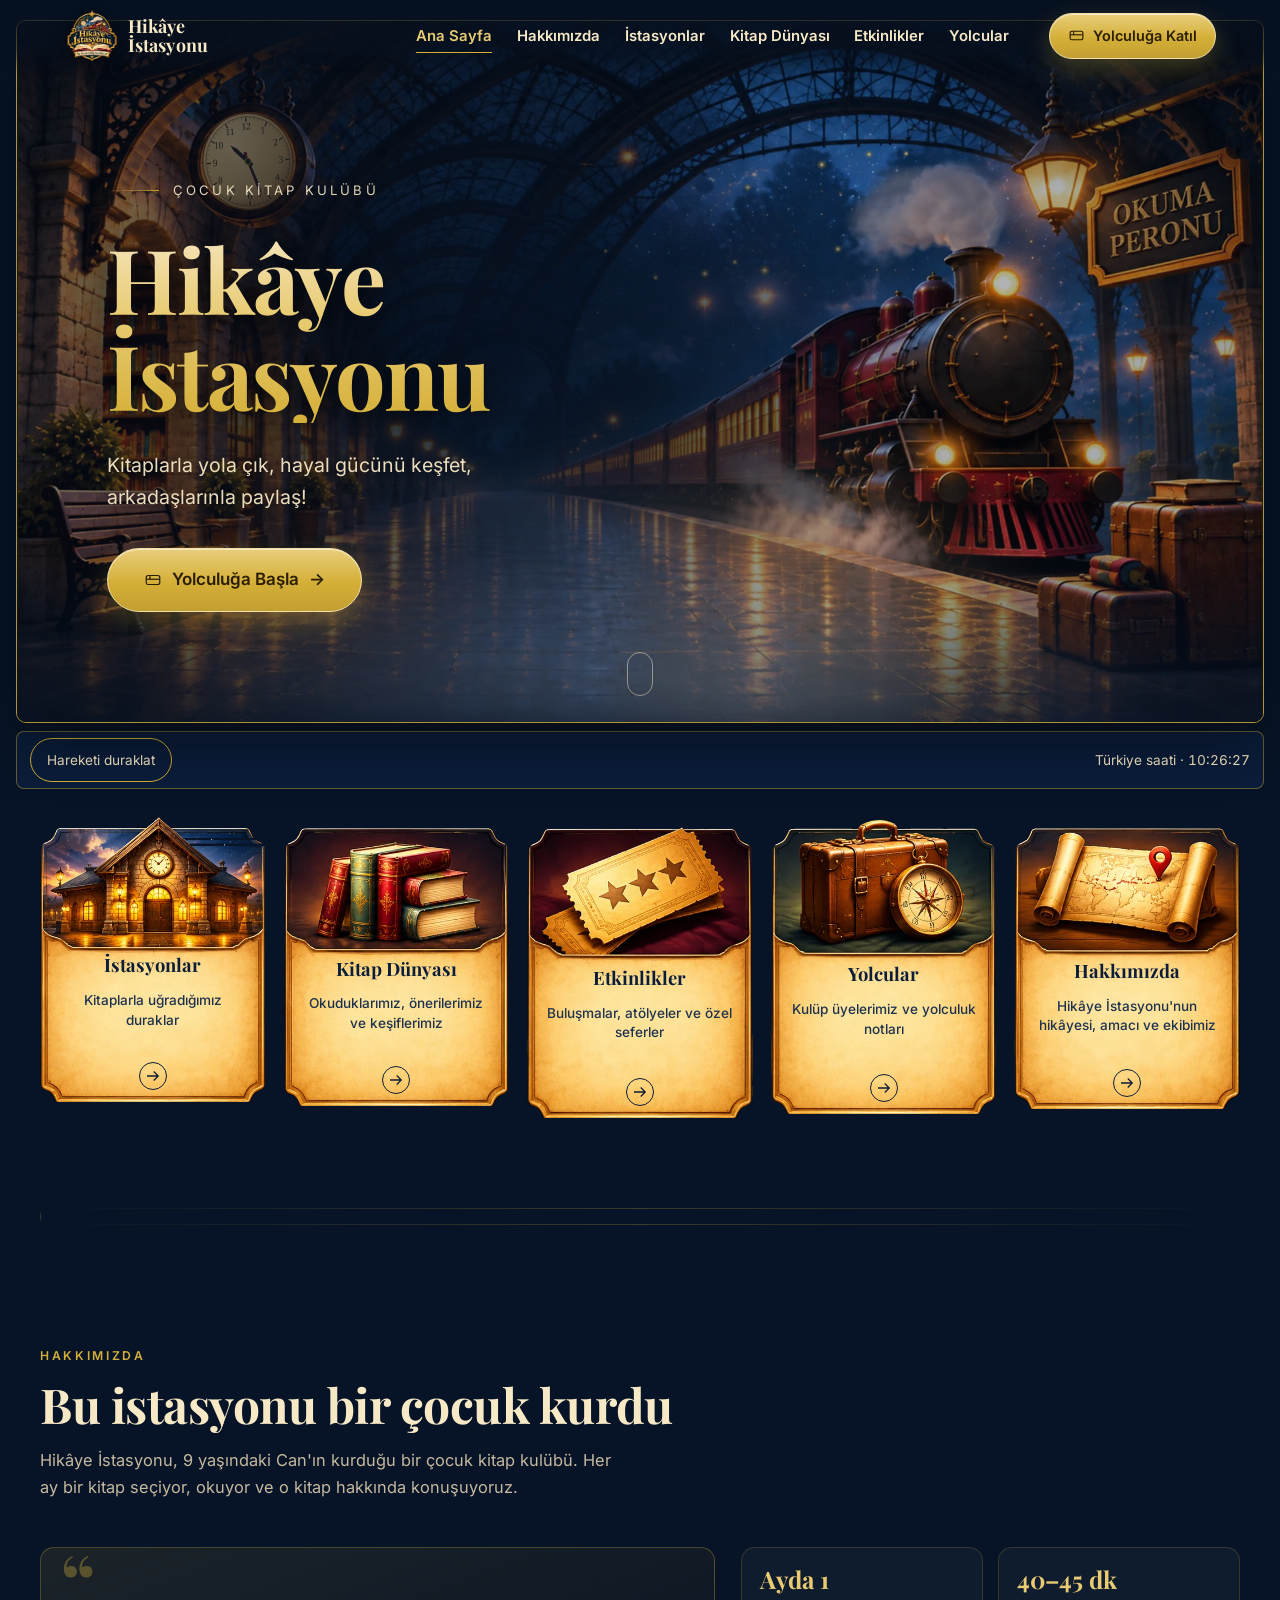
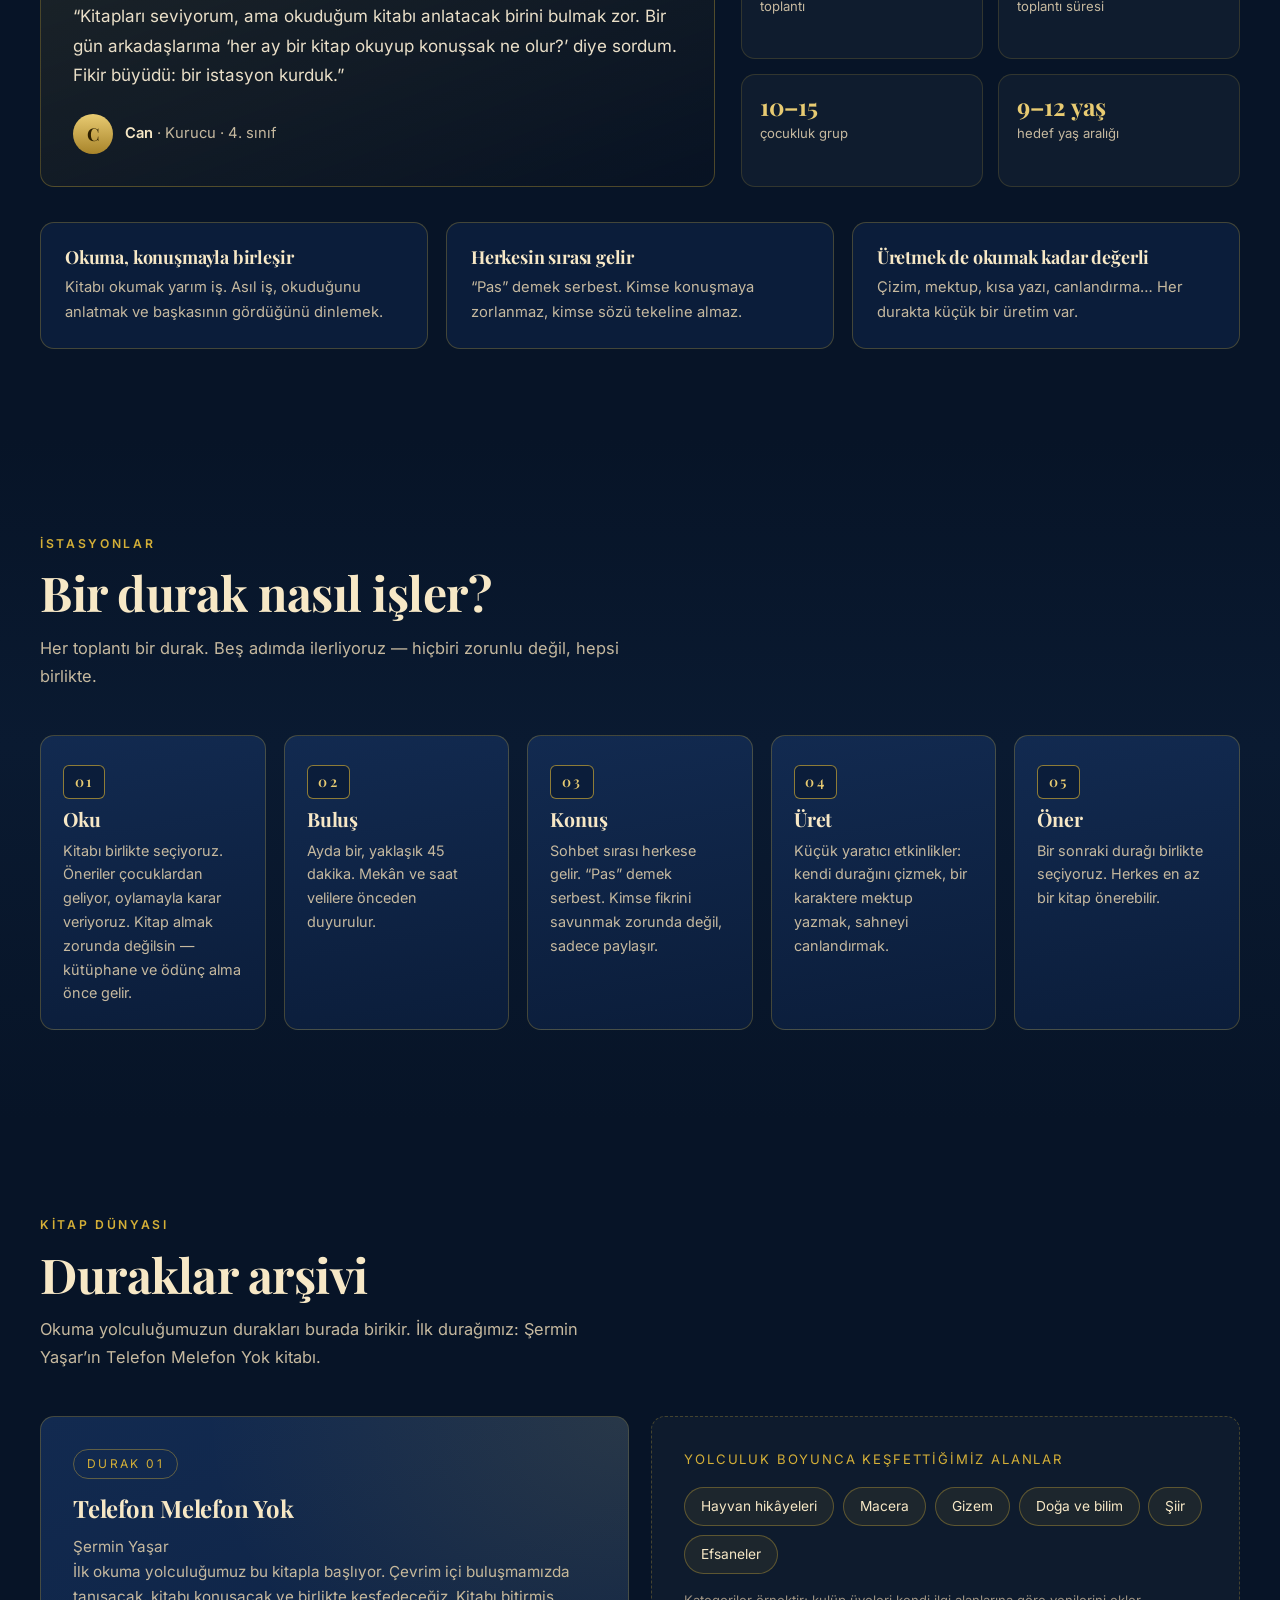
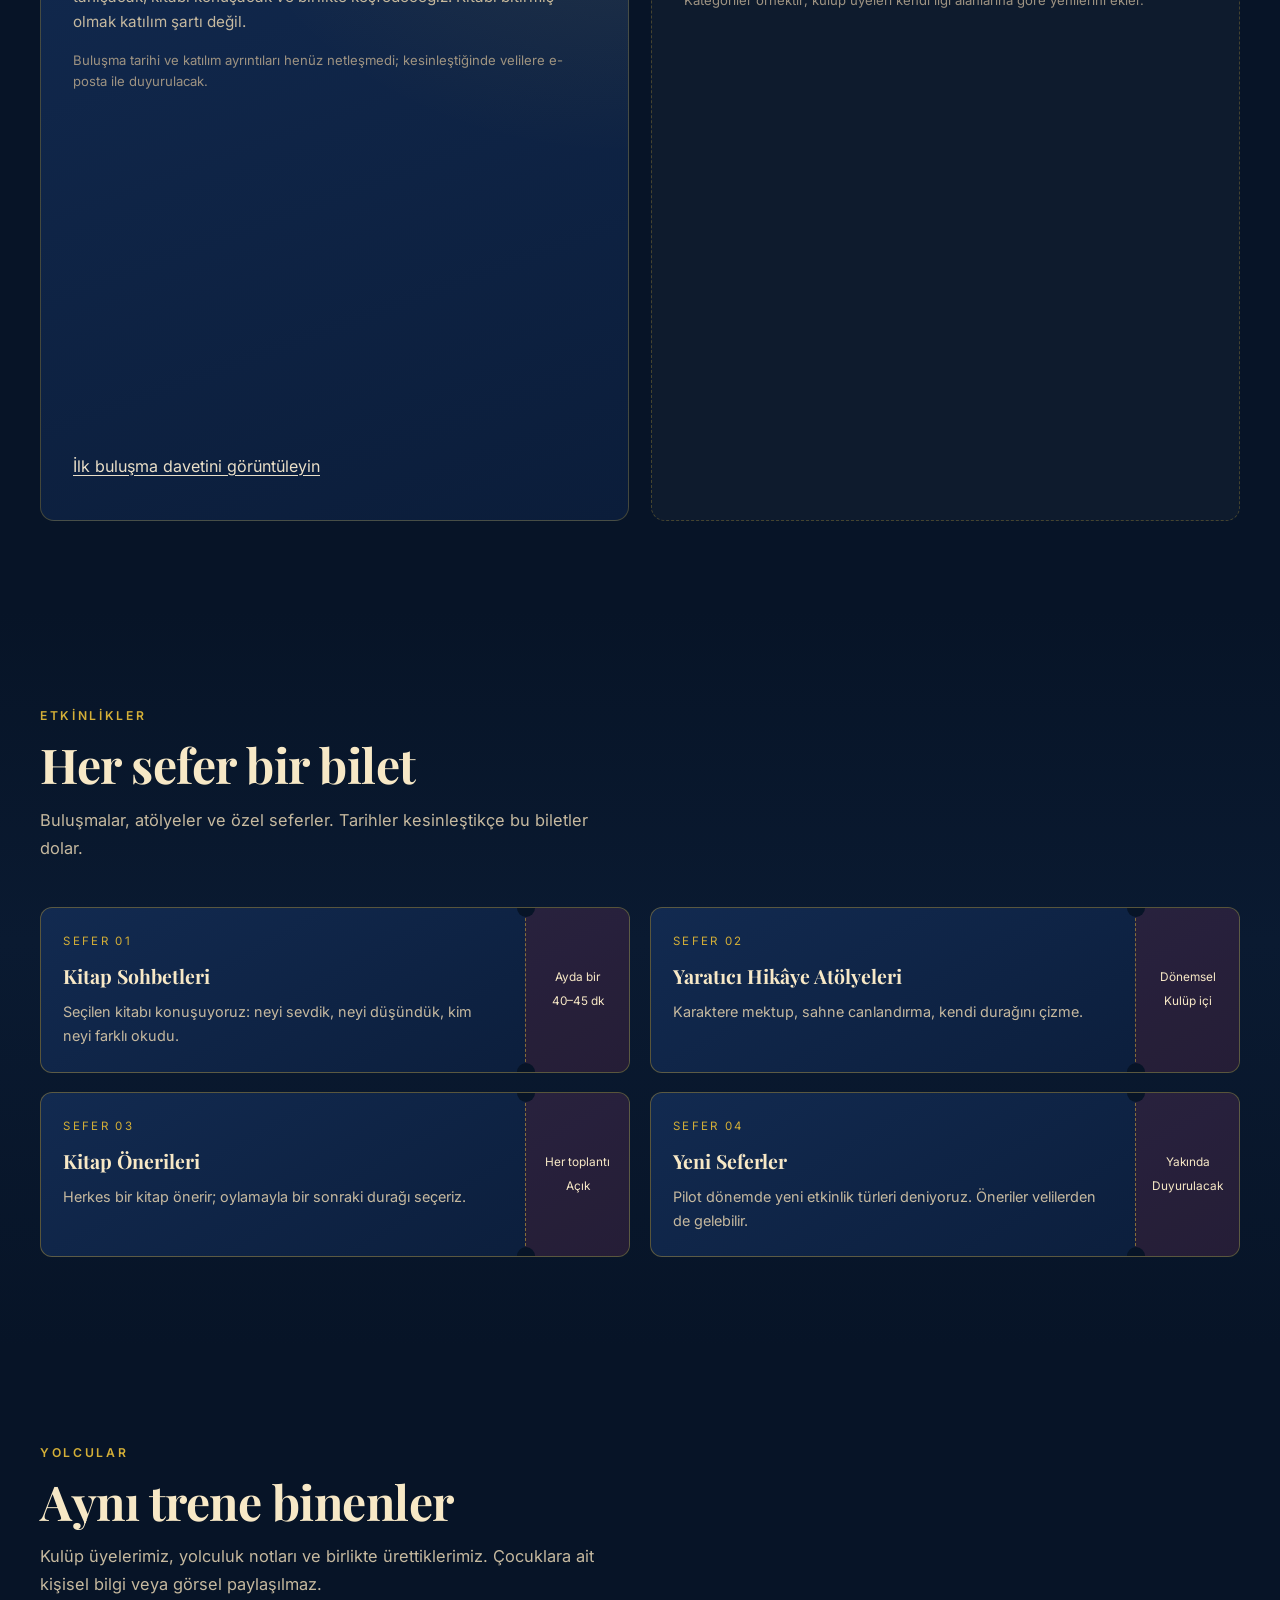
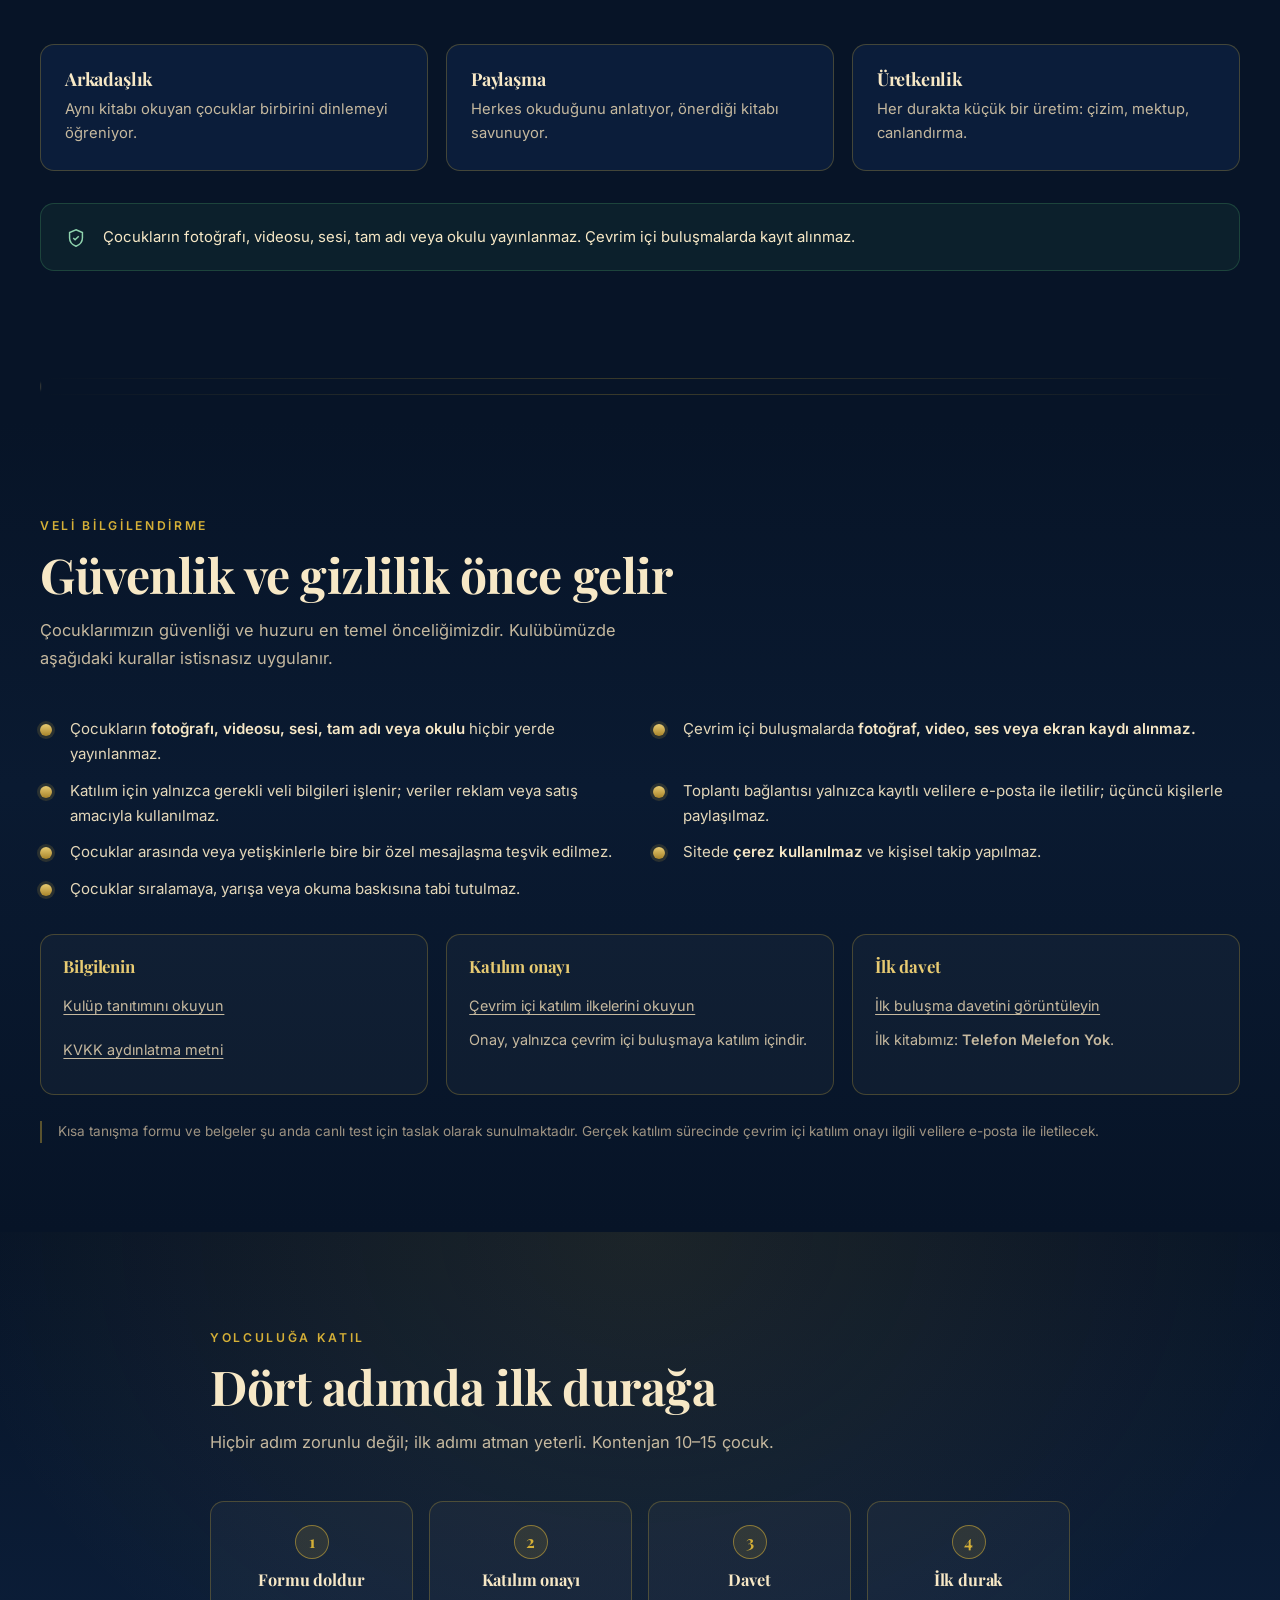
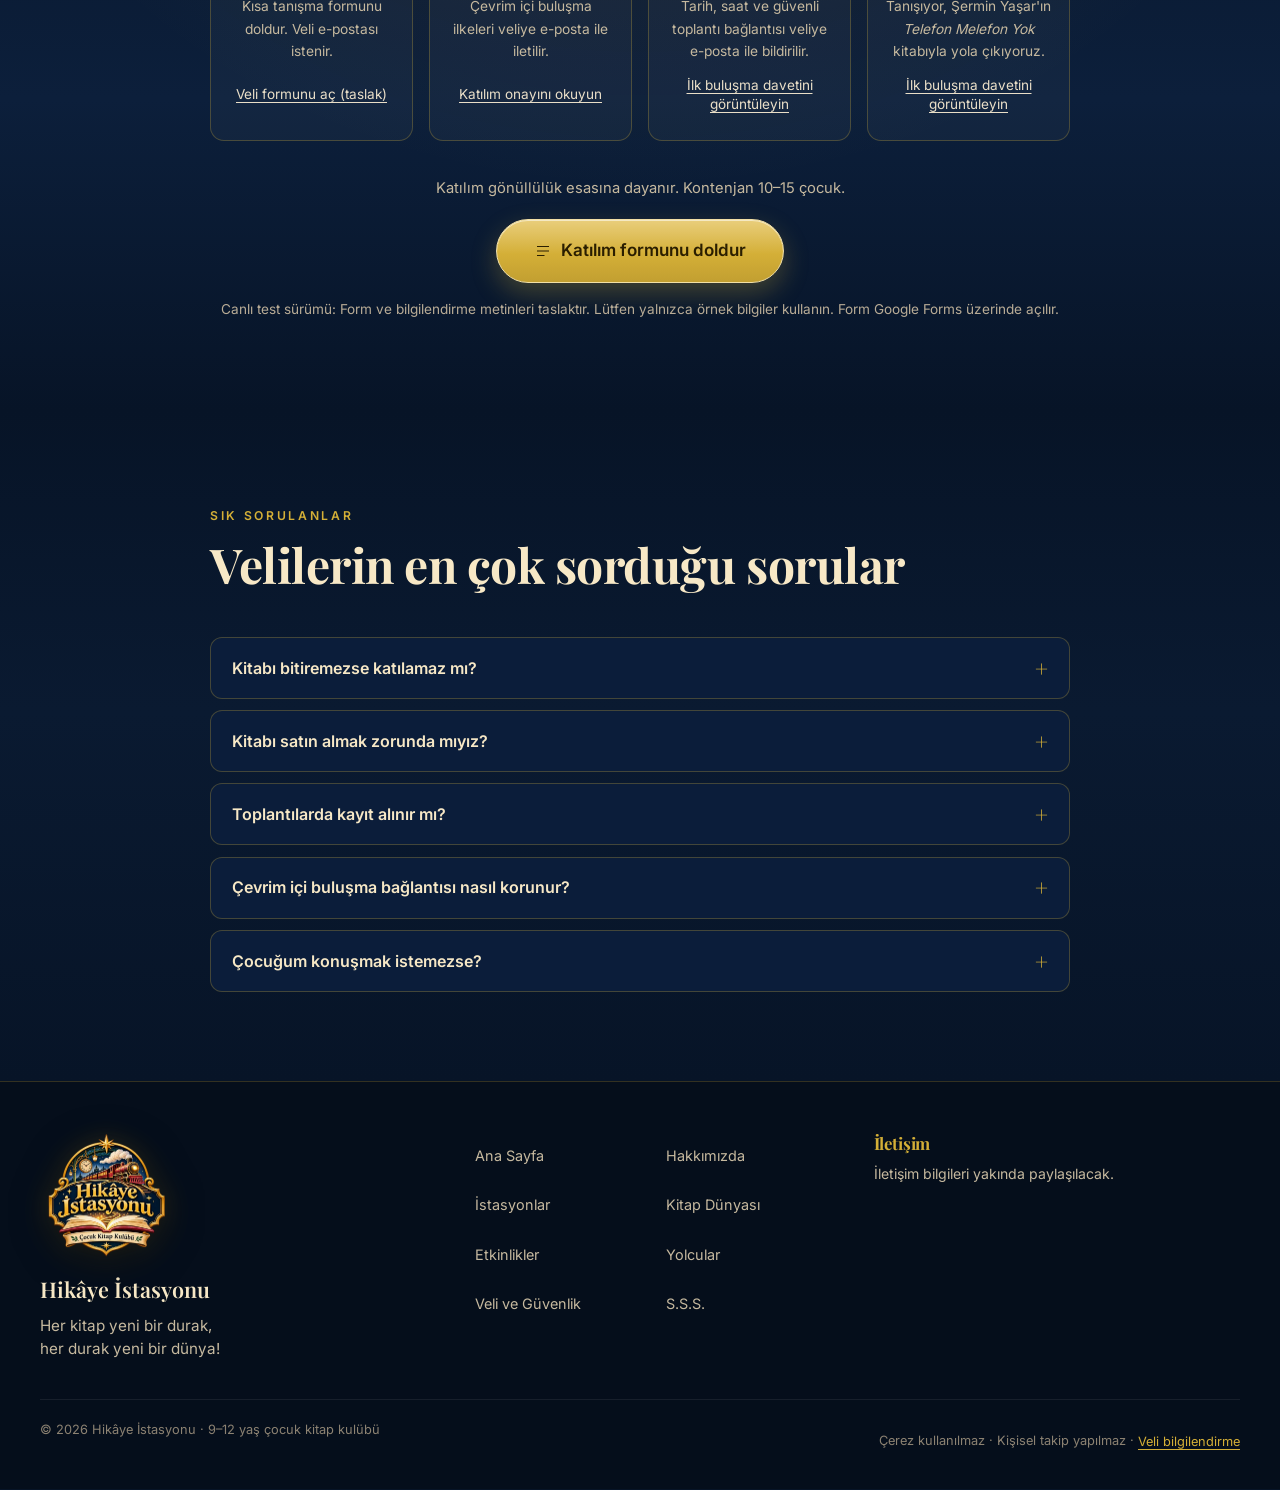
==== commit 2952e6fc: "feat: durak 01 kitap bilgisi ve davetiyesini arsive ekle" ====
--- a/index.html
+++ b/index.html
@@ -227,15 +227,20 @@
     <header class="bolum-bas">
       <p class="etiket">Kitap Dünyası</p>
       <h2 id="kit-baslik">Duraklar arşivi</h2>
-      <p class="bolum-alt">Okuduğumuz kitaplar burada birikir. İlk durak, ilk toplantıda birlikte seçilecek.</p>
+      <p class="bolum-alt">Okuma yolculuğumuzun durakları burada birikir. İlk durağımız: Şermin Yaşar’ın Telefon Melefon Yok kitabı.</p>
     </header>
 
     <div class="arsiv">
-      <article class="arsiv-kart" aria-label="İlk durak henüz boş">
+      <article class="arsiv-kart" aria-labelledby="durak-01-baslik">
         <span class="arsiv-no">Durak 01</span>
-        <h3>İlk durak henüz boş</h3>
-        <p>İlk kitabımızı birlikte seçeceğiz. Seçim yapıldığında burada yerini alacak.</p>
-        <p class="not">Kitaplar yalnızca kulüp içi arşiv amaçlı listelenir. Kapak görseli kullanılmaz — telif haklarına saygı için her durak kendi tasarımıyla temsil edilir.</p>
+        <h3 id="durak-01-baslik">Telefon Melefon Yok</h3>
+        <p>Şermin Yaşar</p>
+        <p>İlk okuma yolculuğumuz bu kitapla başlıyor. Çevrim içi buluşmamızda tanışacak, kitabı konuşacak ve birlikte keşfedeceğiz. Kitabı bitirmiş olmak katılım şartı değil.</p>
+        <p class="not">Buluşma tarihi ve katılım ayrıntıları henüz netleşmedi; kesinleştiğinde velilere e-posta ile duyurulacak.</p>
+        <a class="arsiv-davetiye" href="assets/dokumanlar/ilk-bulusma-davetiyesi.html">
+          <img src="assets/dokumanlar/ilk-durak-davetiye.webp" width="1080" height="1350" loading="lazy" decoding="async" alt="İlk durak davetiyesi — Telefon Melefon Yok. Davetiyeyi aç.">
+        </a>
+        <a class="belge-link" href="assets/dokumanlar/ilk-bulusma-davetiyesi.html">İlk buluşma davetini görüntüleyin</a>
       </article>
 
       <div class="kategoriler">
--- a/assets/stil.css
+++ b/assets/stil.css
@@ -468,6 +468,8 @@
 }
 .arsiv-kart h3{font-size:1.5rem;color:var(--krem);margin-bottom:.7rem}
 .arsiv-kart p{font-size:.95rem;color:var(--metin-soluk)}
+.arsiv-davetiye{display:block;width:100%;max-width:260px;margin:1.25rem 0 .5rem}
+.arsiv-davetiye img{display:block;width:100%;height:auto;border-radius:4px}
 .not,.arsiv-kart .not{font-size:.82rem;color:#9E9382;margin-top:1rem;line-height:1.55}
 
 .kategoriler{
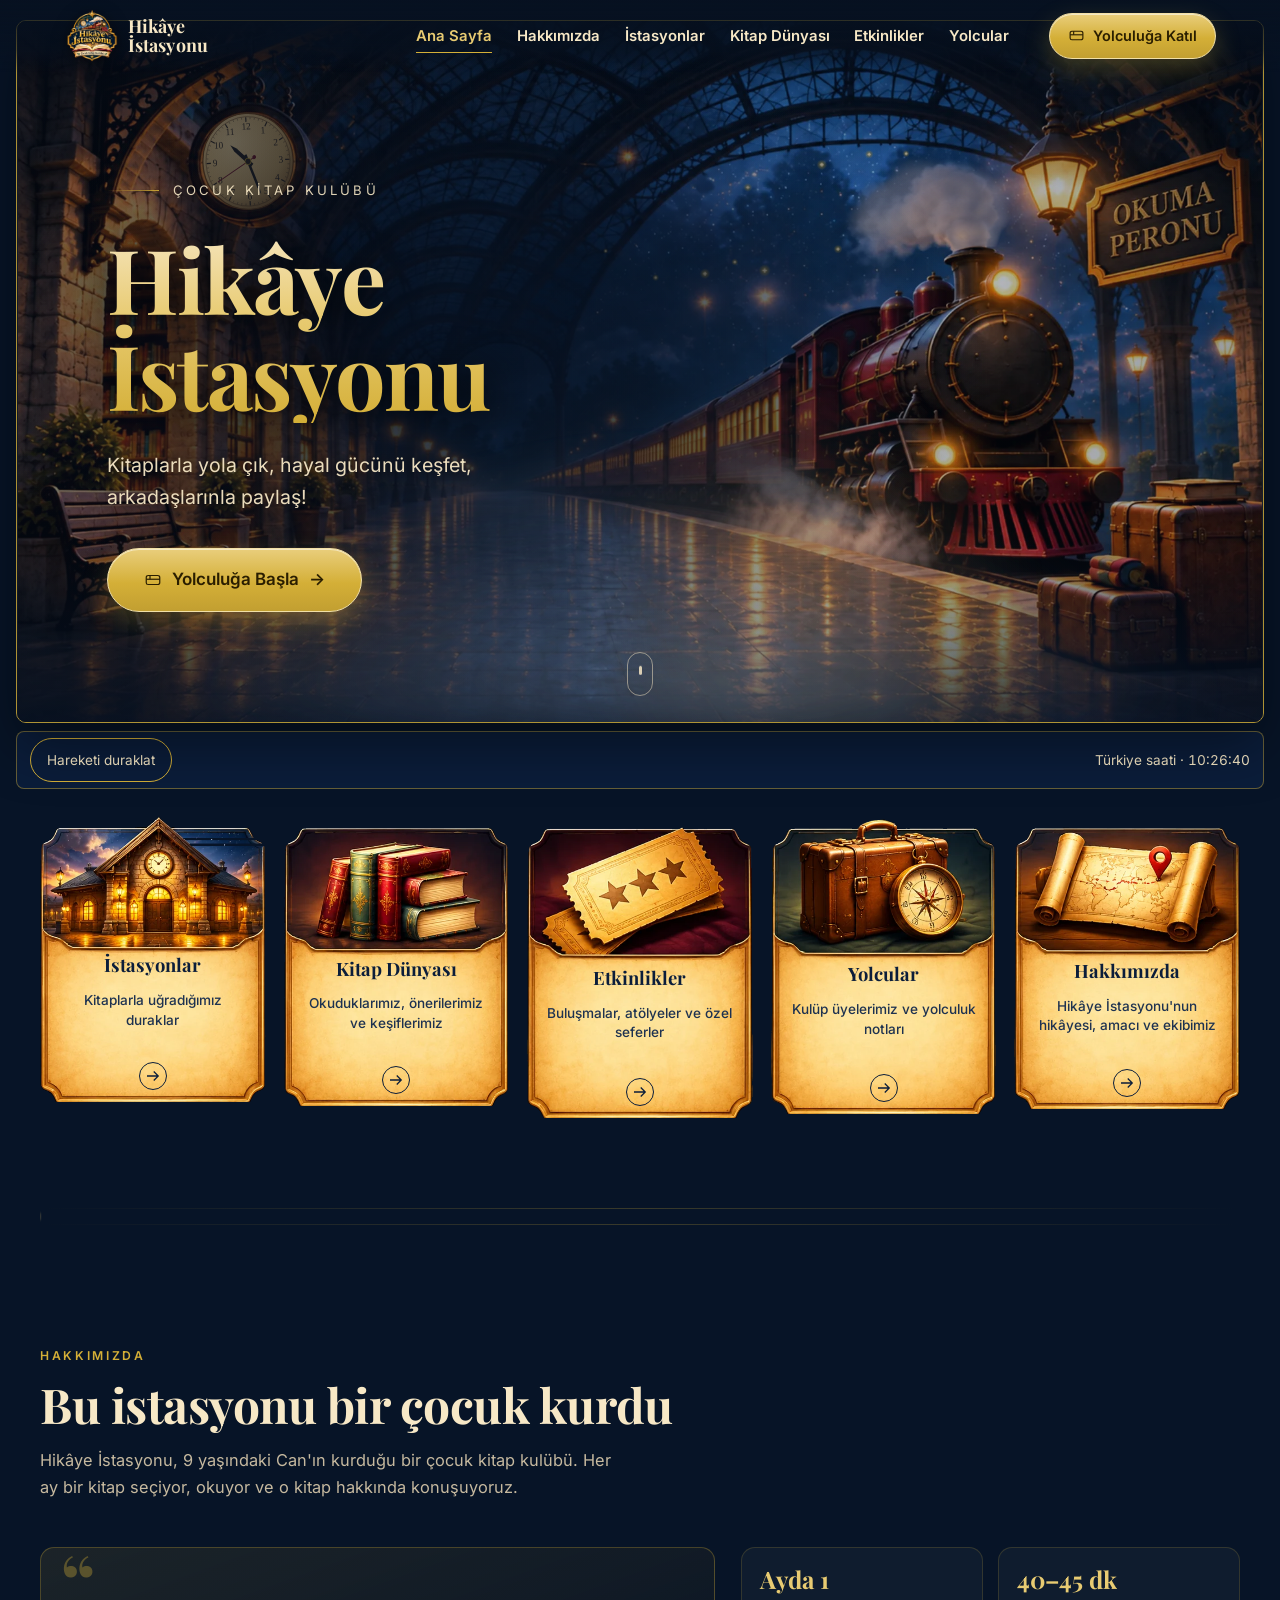
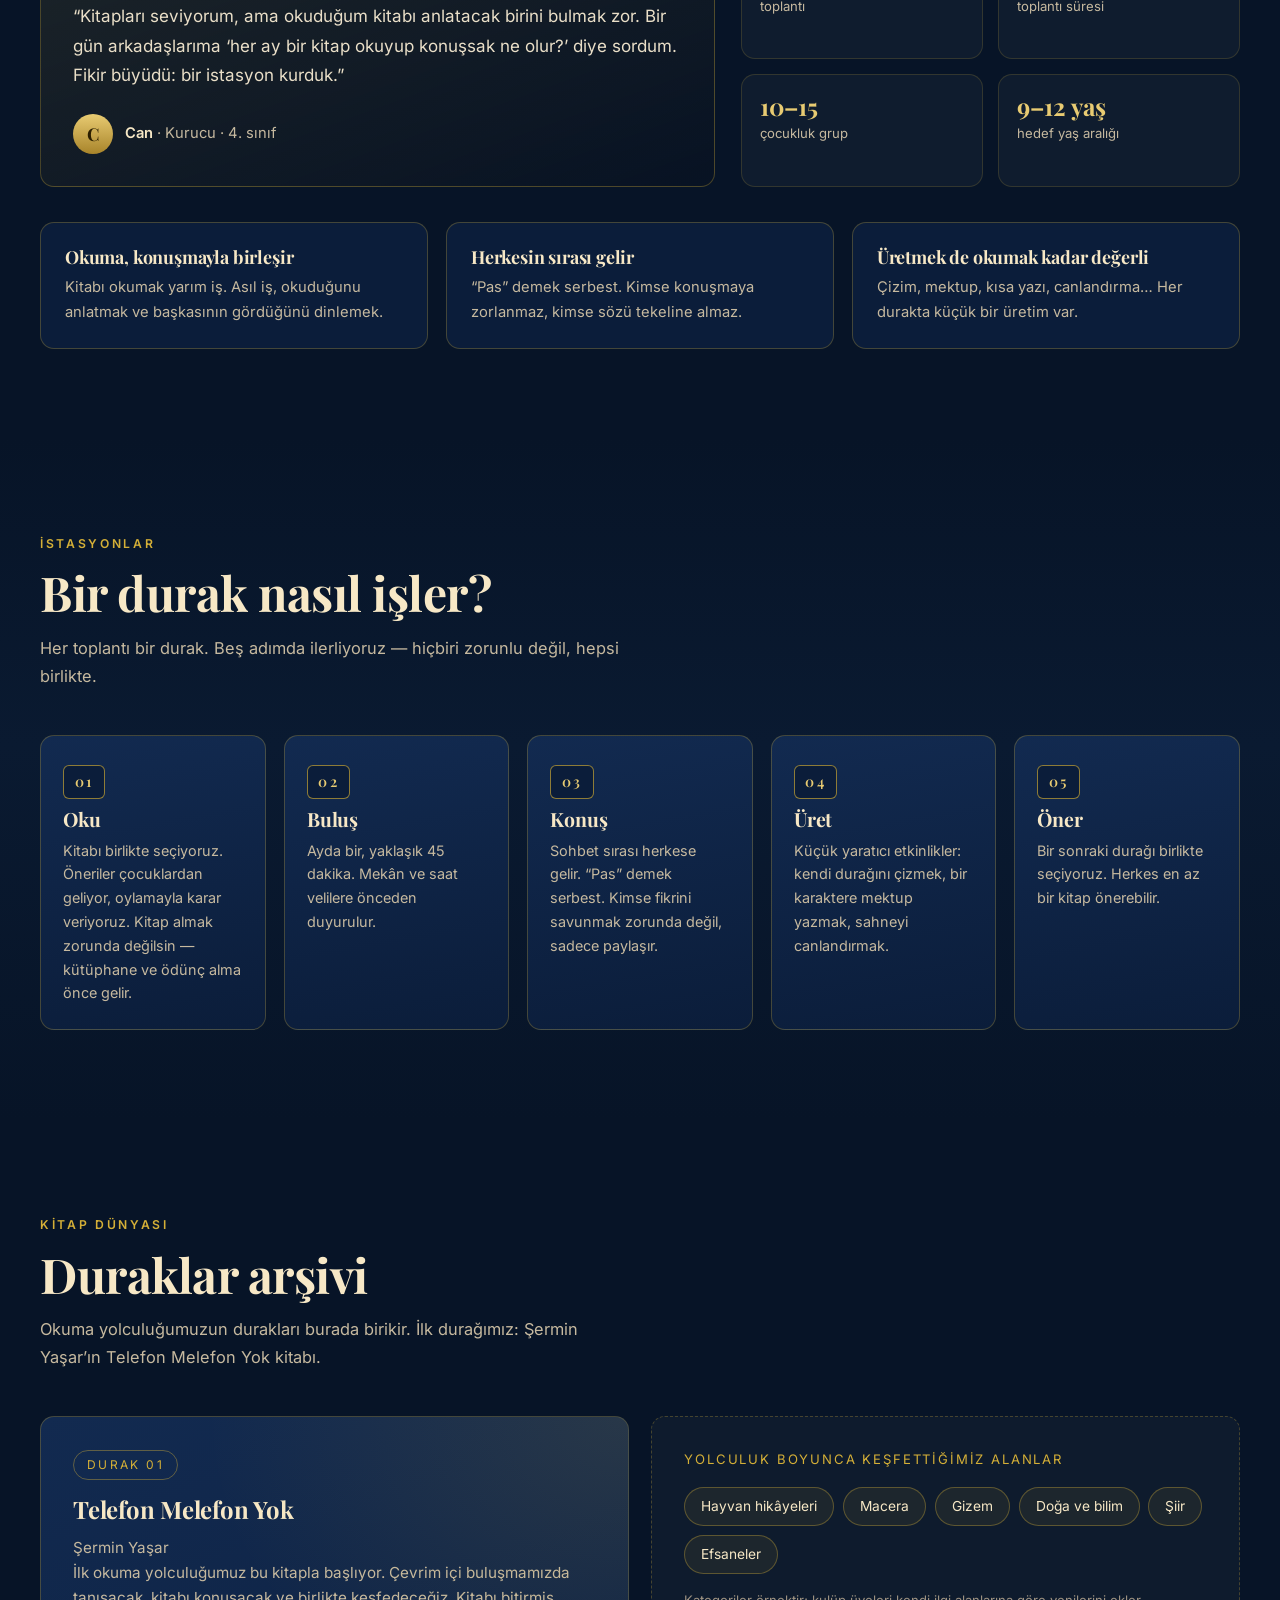
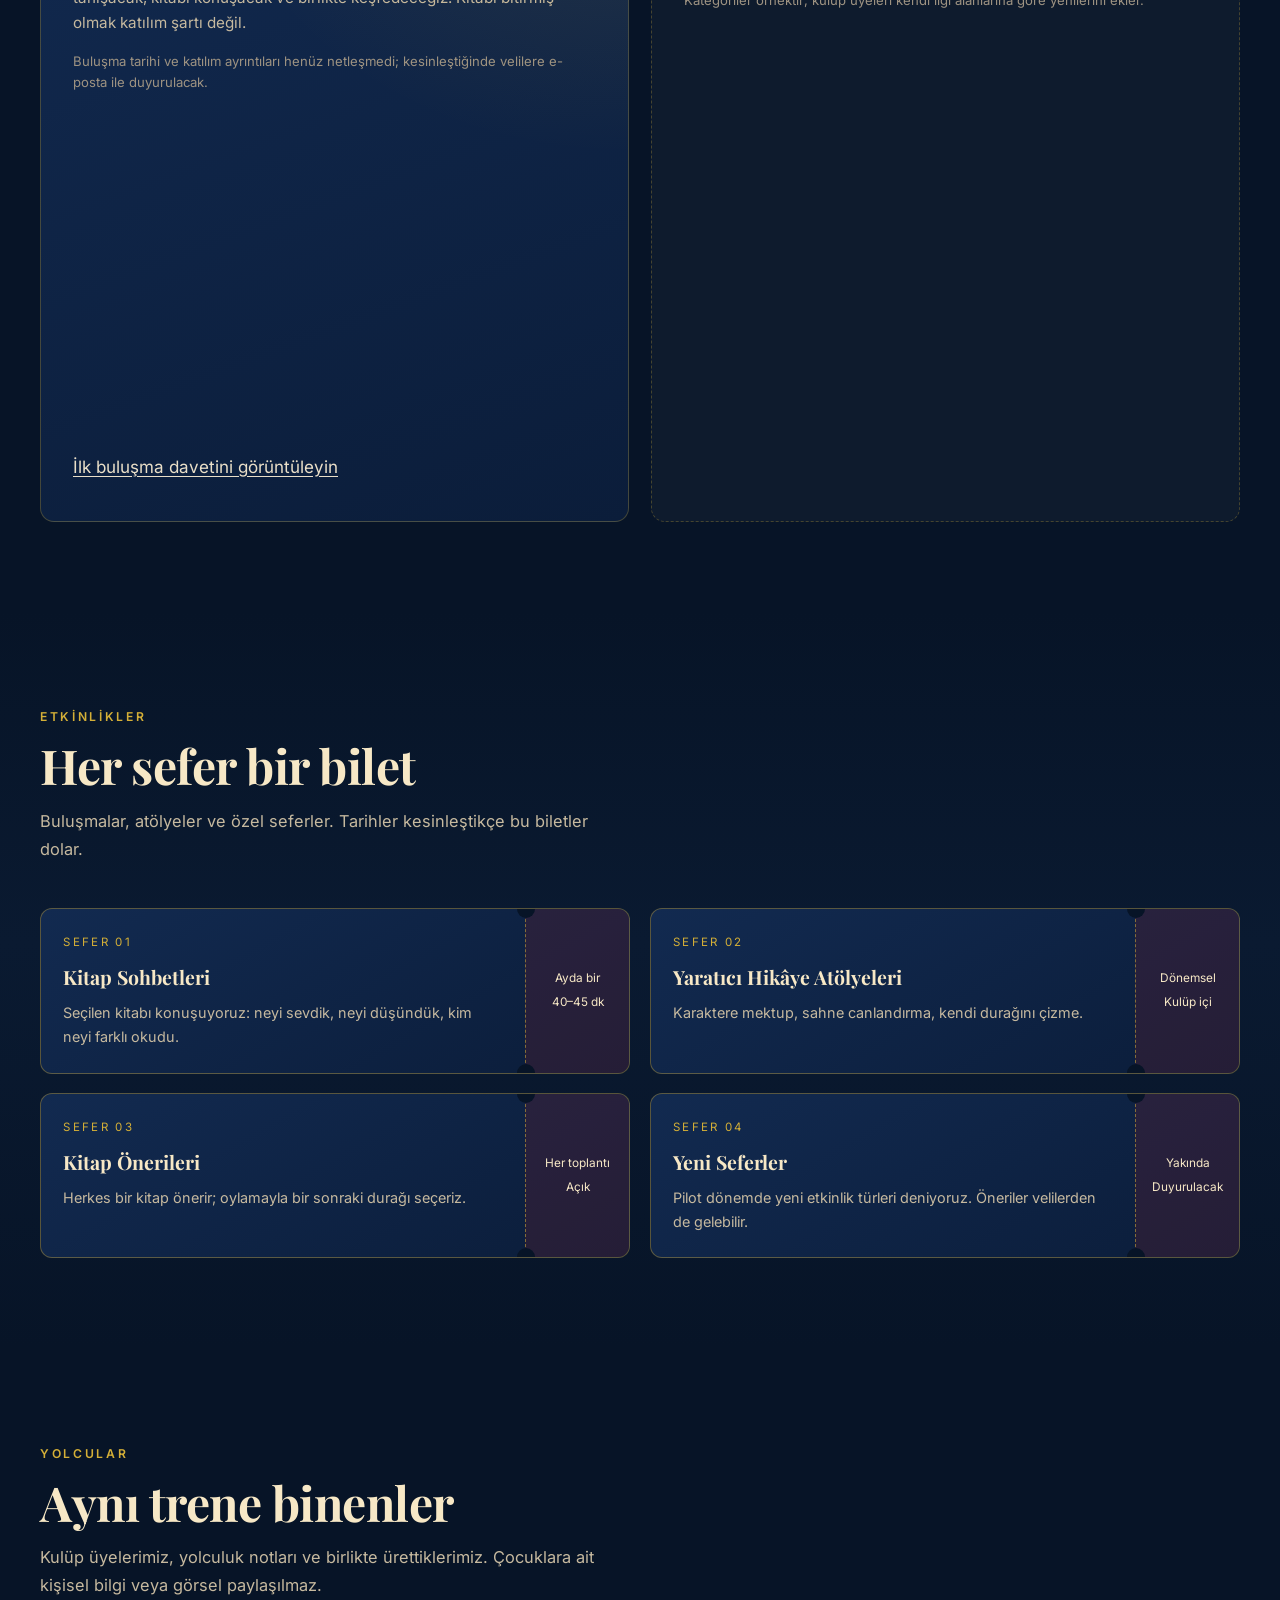
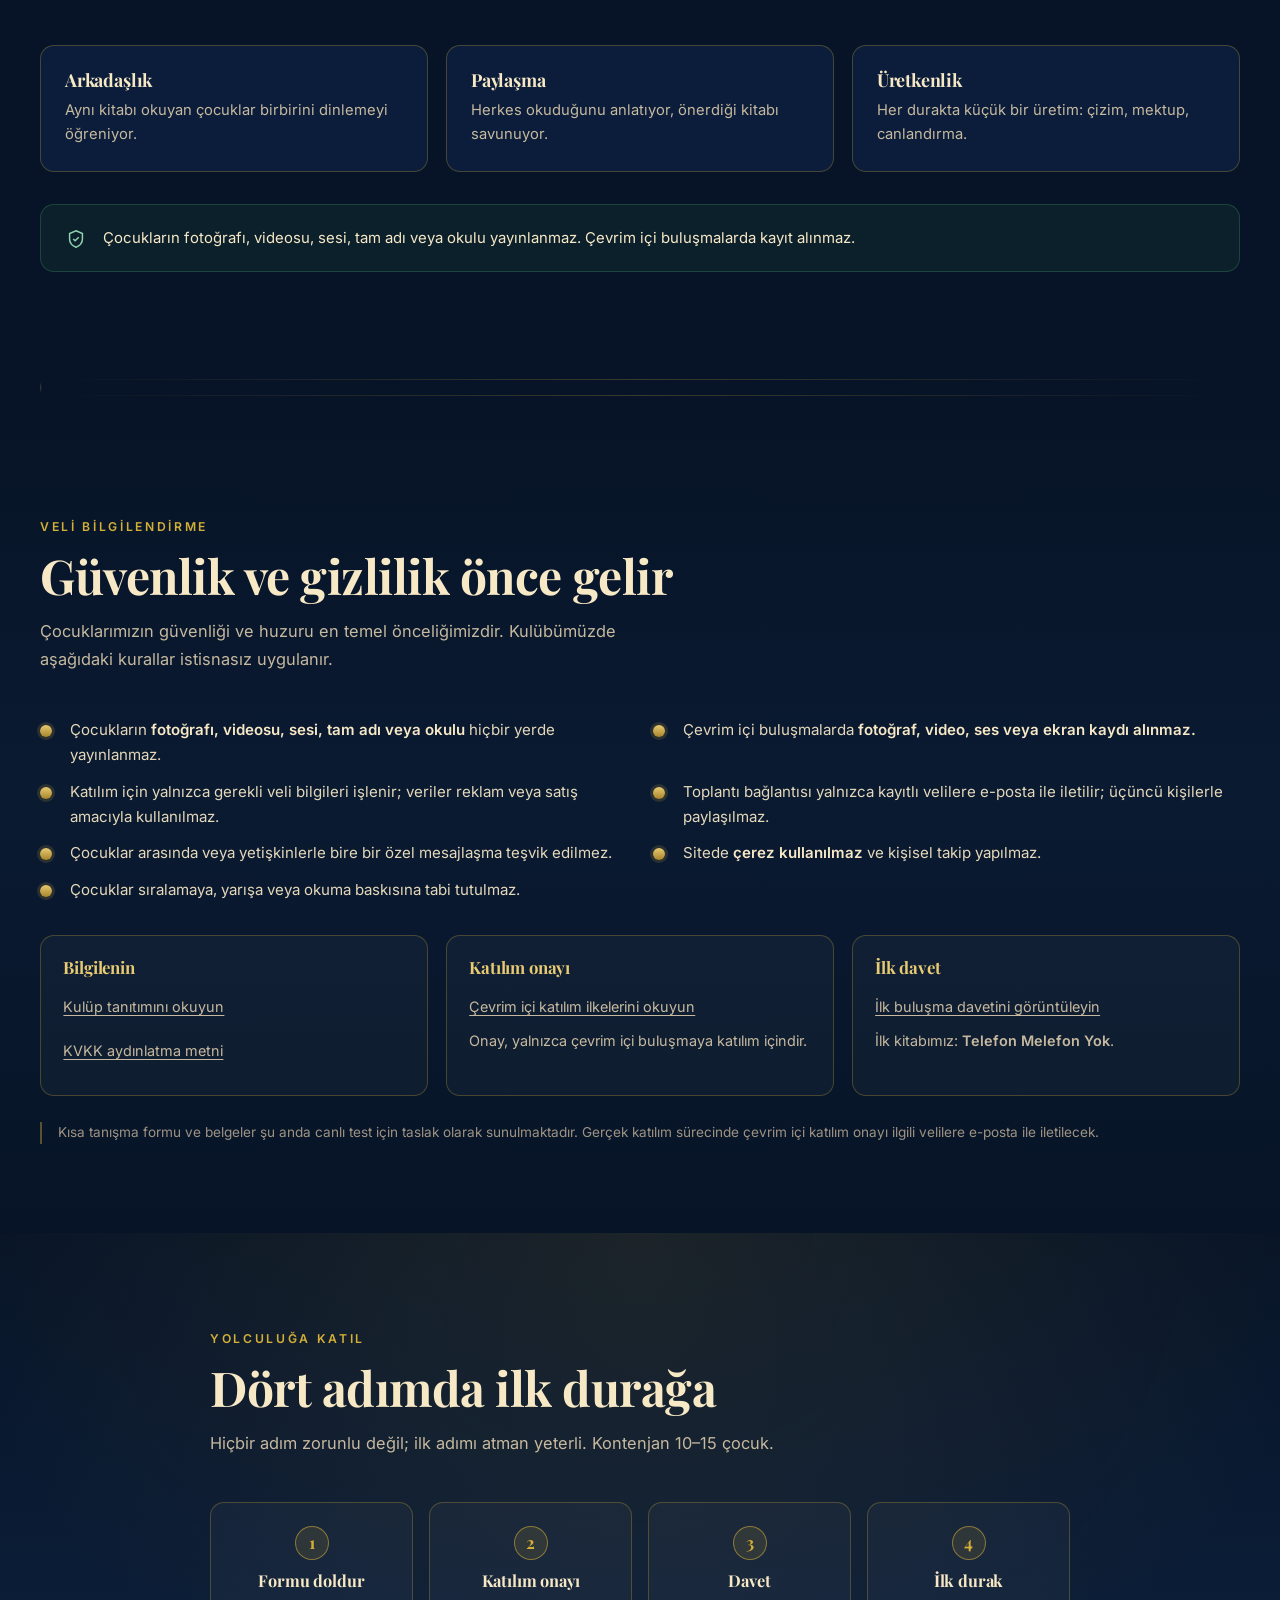
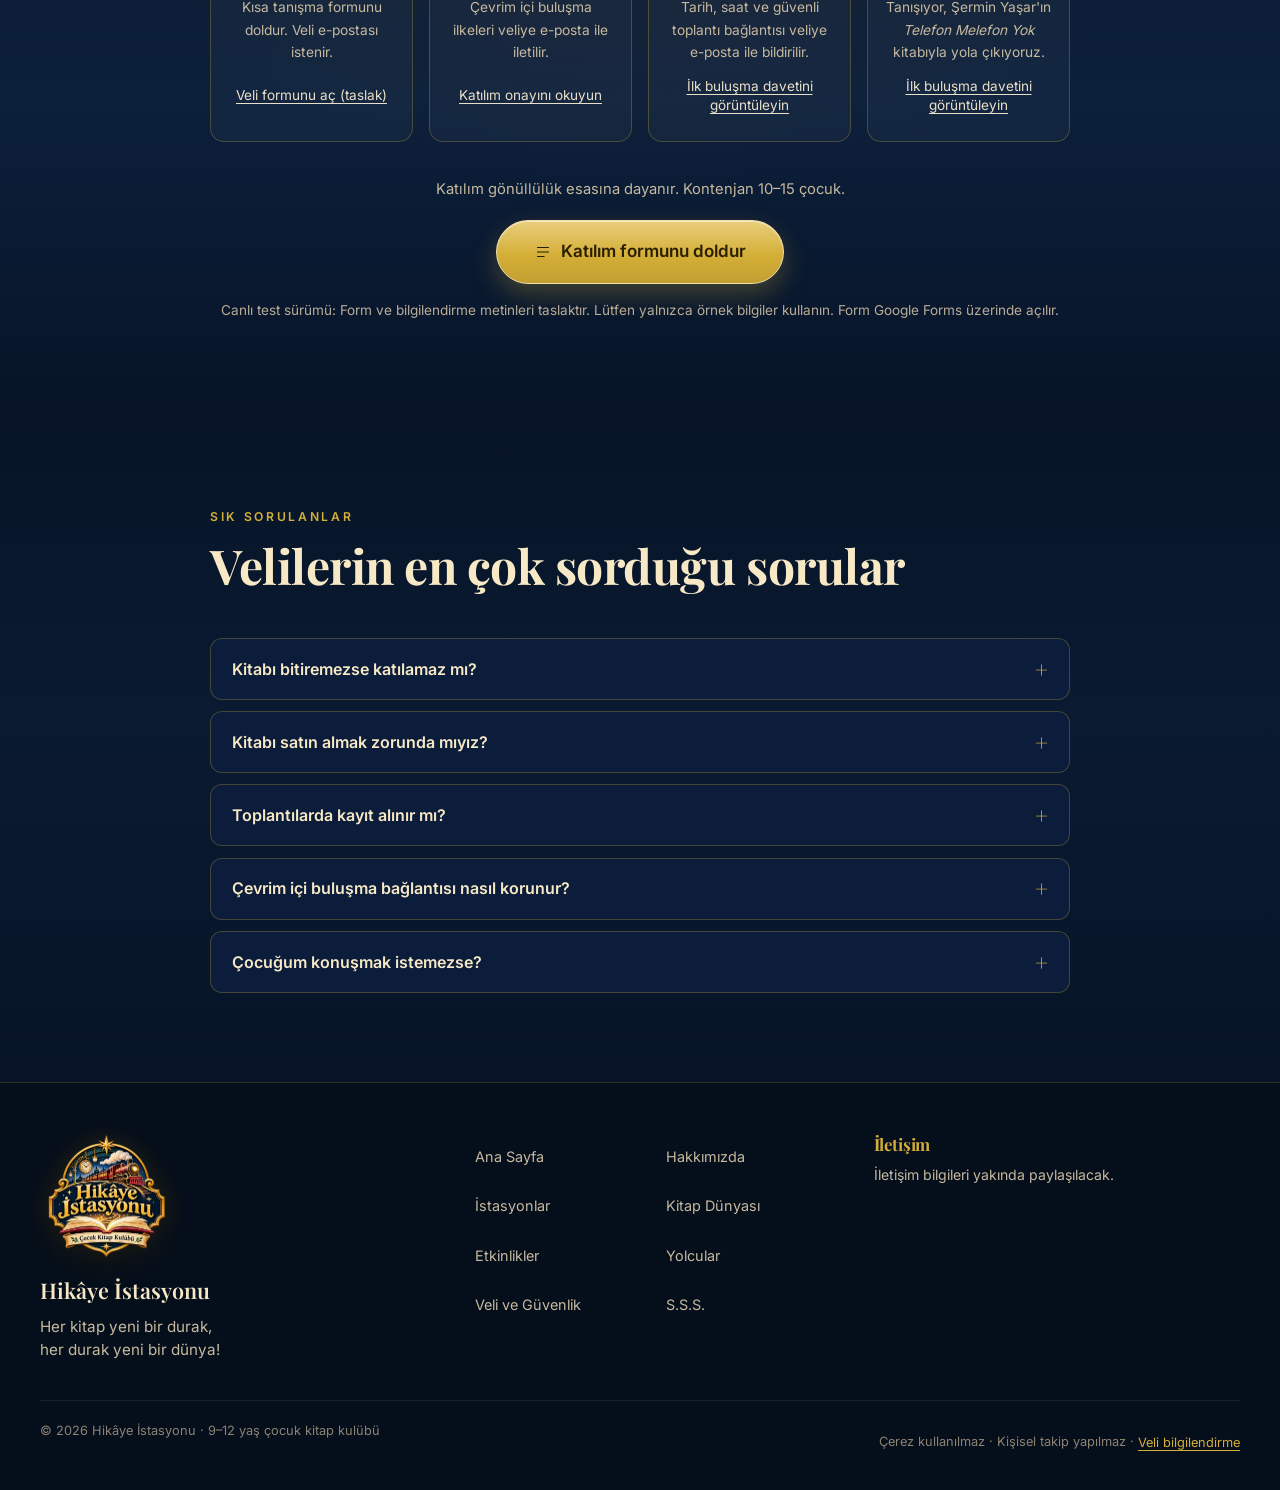
==== commit 74eb66c3: "fix: arsiv davetiye stillerinin onbellegini yenile" ====
--- a/index.html
+++ b/index.html
@@ -19,7 +19,7 @@
 <link rel="canonical" href="https://hikayeistasyonu.org/">
 <meta name="robots" content="index,follow">
 <link rel="preload" as="image" href="assets/img/hikaye-istasyonu-hero-background.webp" type="image/webp" media="(min-width: 721px)">
-<link rel="stylesheet" href="assets/stil.css">
+<link rel="stylesheet" href="assets/stil.css?v=20261117-durak01">
 </head>
 <body>
 
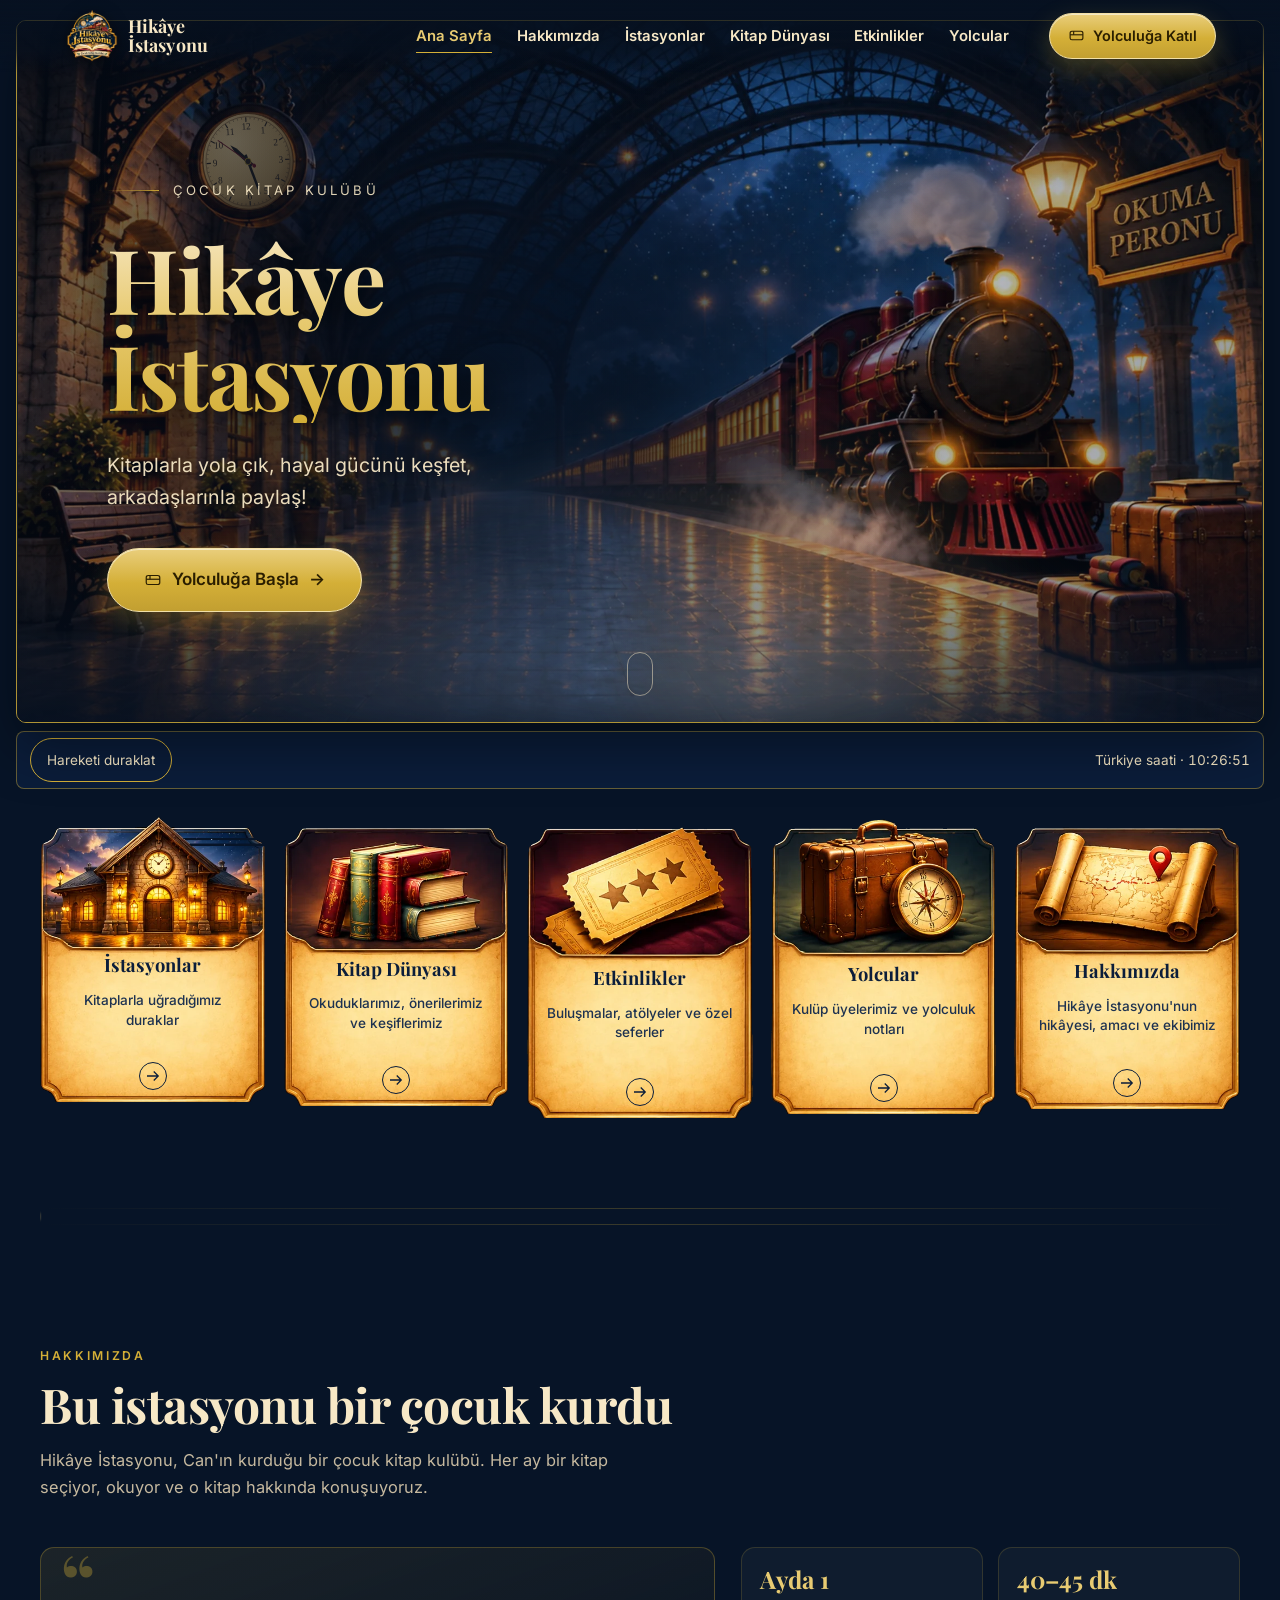
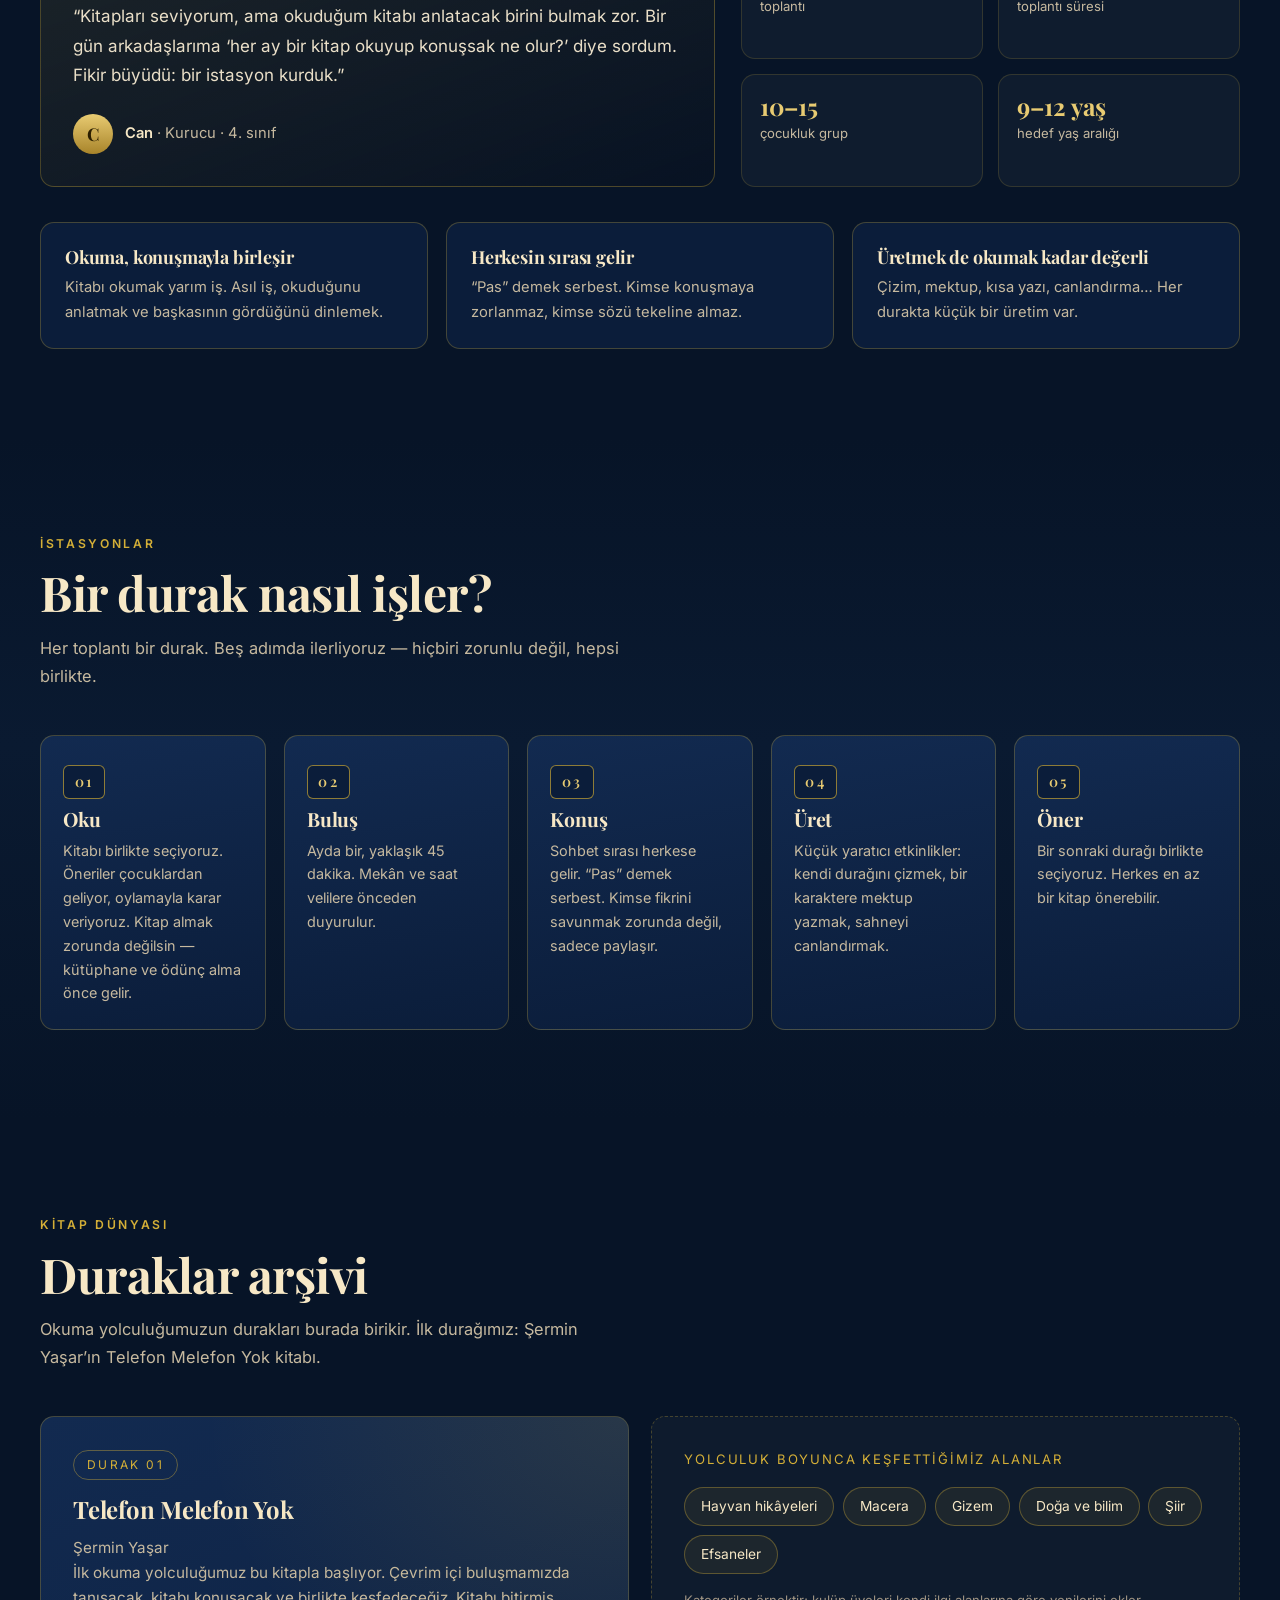
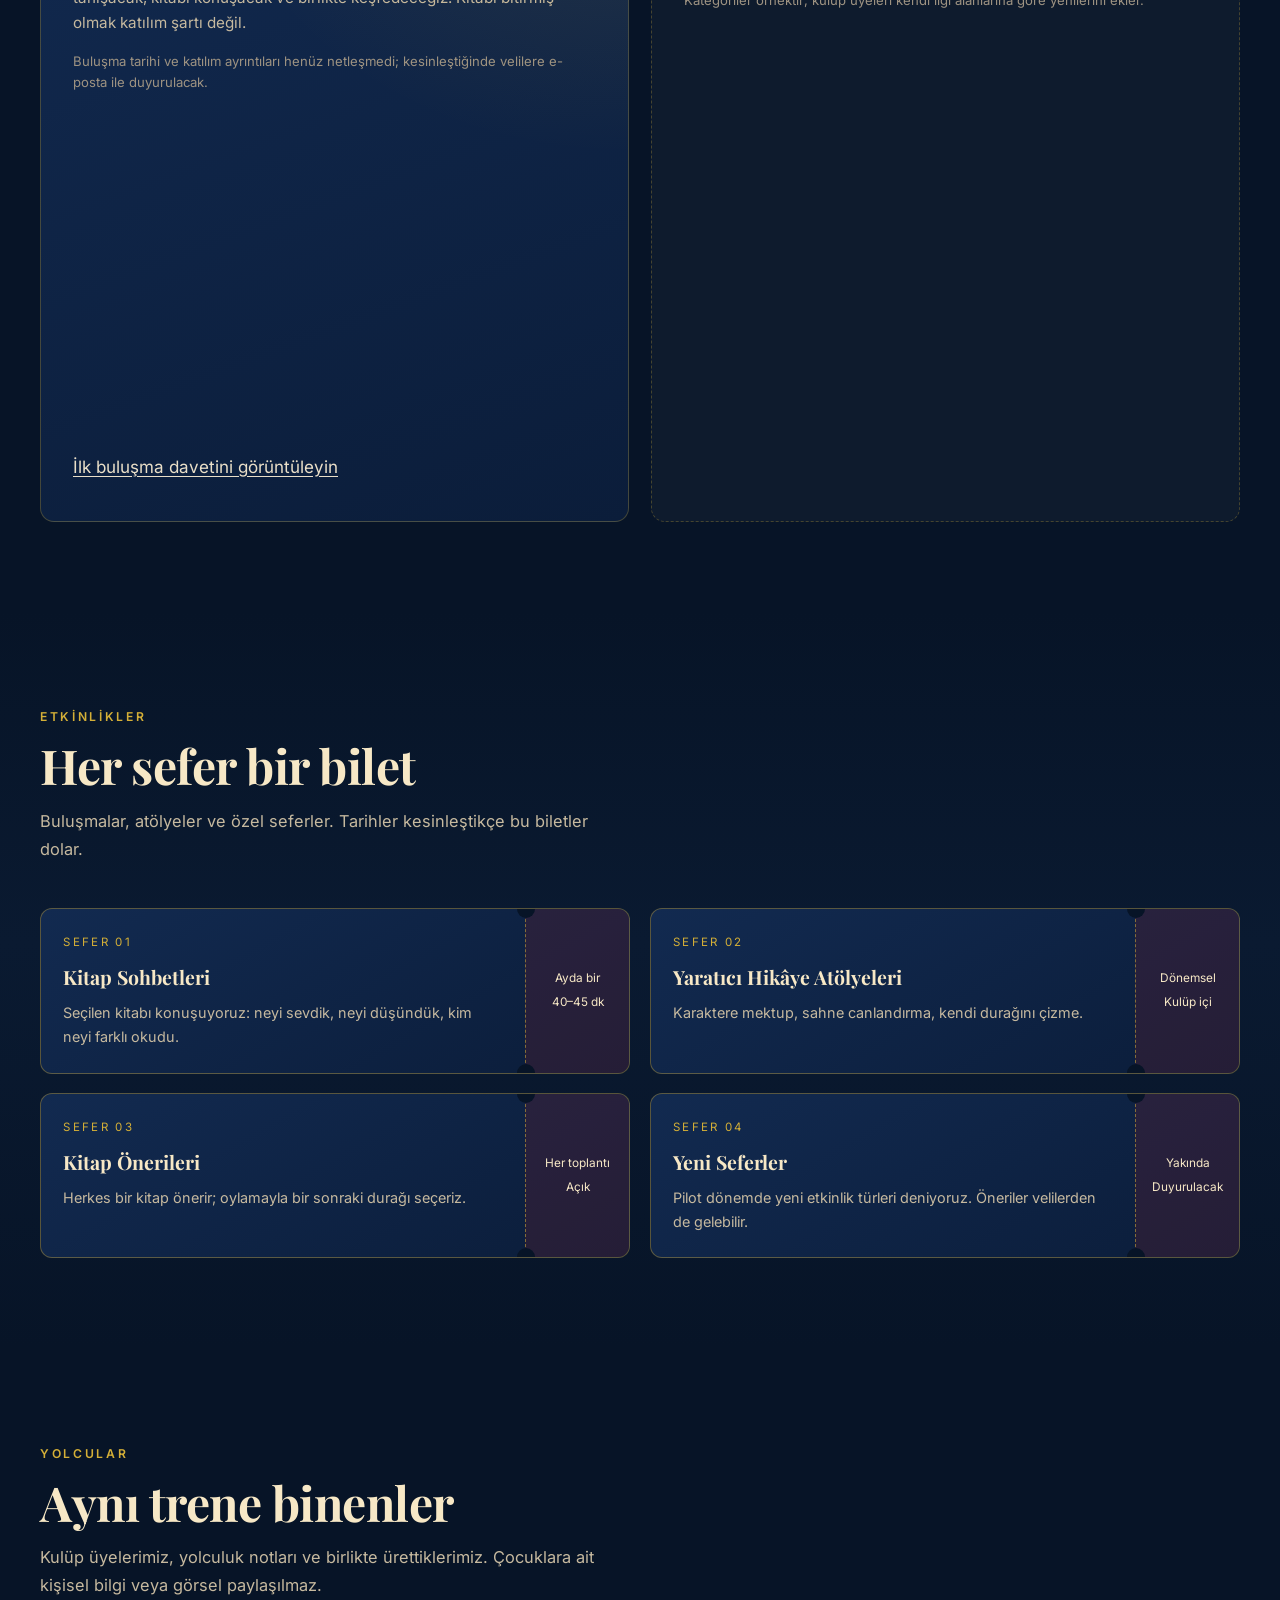
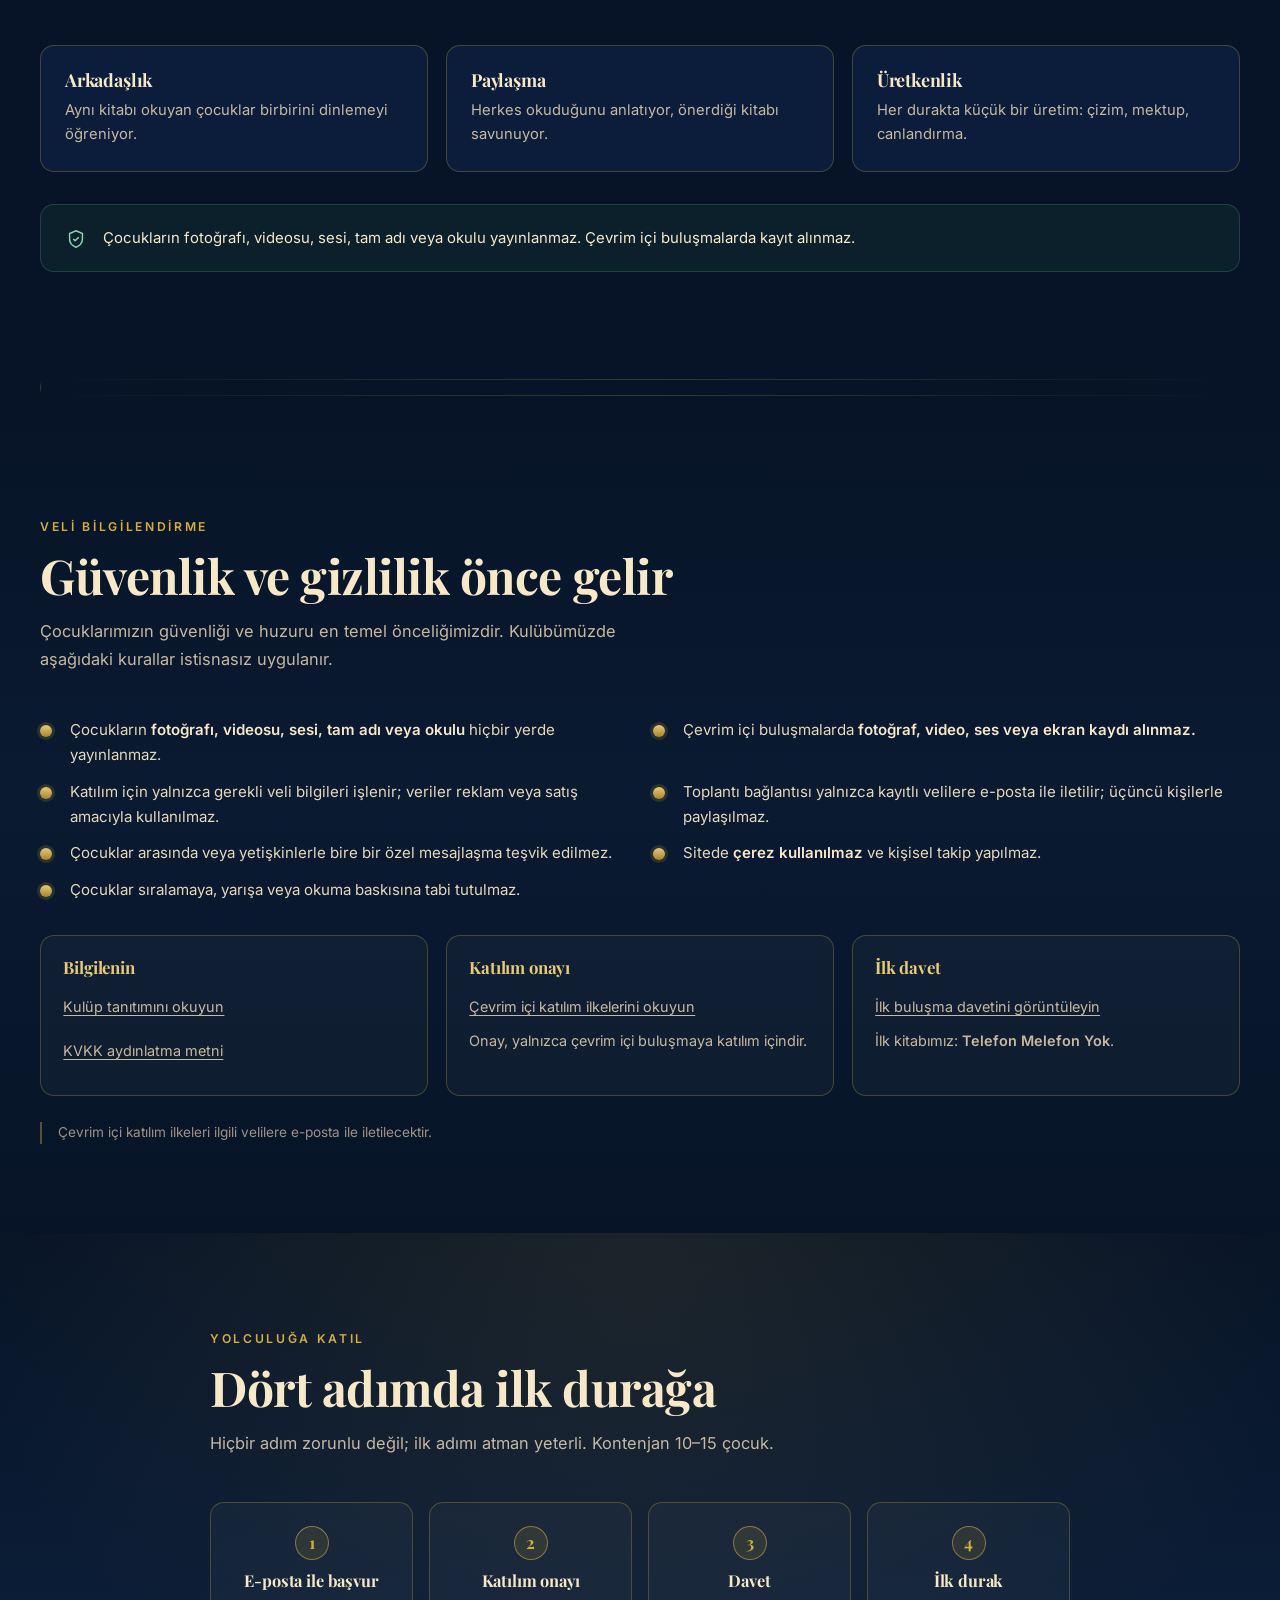
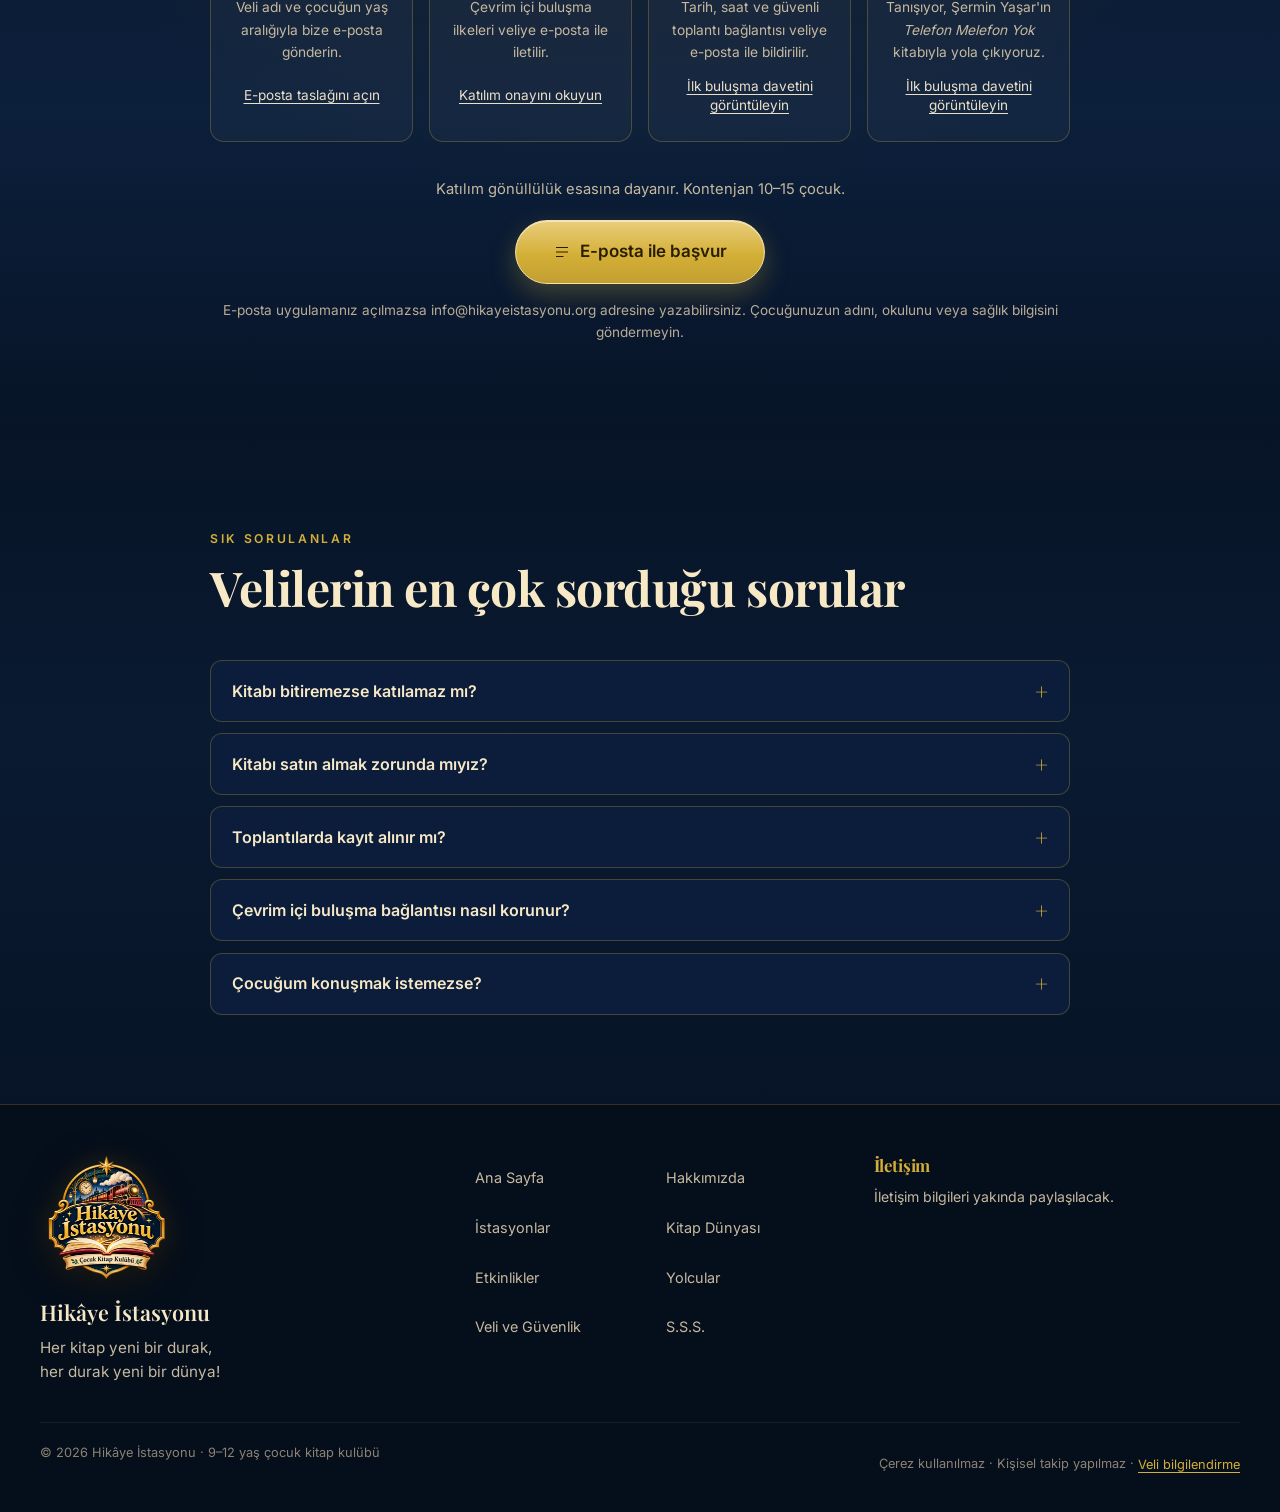
==== commit 8f7c6ac6: "feat: e-posta ile basvuru akisi" ====
--- a/index.html
+++ b/index.html
@@ -177,7 +177,7 @@
     <header class="bolum-bas">
       <p class="etiket">Hakkımızda</p>
       <h2 id="hak-baslik">Bu istasyonu bir çocuk kurdu</h2>
-      <p class="bolum-alt">Hikâye İstasyonu, 9 yaşındaki Can'ın kurduğu bir çocuk kitap kulübü. Her ay bir kitap seçiyor, okuyor ve o kitap hakkında konuşuyoruz.</p>
+      <p class="bolum-alt">Hikâye İstasyonu, Can'ın kurduğu bir çocuk kitap kulübü. Her ay bir kitap seçiyor, okuyor ve o kitap hakkında konuşuyoruz.</p>
     </header>
 
     <div class="iki-sutun">
@@ -338,7 +338,7 @@
       <div><h3>İlk davet</h3><p><a class="belge-link" href="assets/dokumanlar/ilk-bulusma-davetiyesi.html">İlk buluşma davetini görüntüleyin</a></p><p>İlk kitabımız: <b>Telefon Melefon Yok</b>.</p></div>
     </div>
 
-    <p class="kucuk-not">Kısa tanışma formu ve belgeler şu anda canlı test için taslak olarak sunulmaktadır. Gerçek katılım sürecinde çevrim içi katılım onayı ilgili velilere e-posta ile iletilecek.</p>
+    <p class="kucuk-not">Çevrim içi katılım ilkeleri ilgili velilere e-posta ile iletilecektir.</p>
   </div>
 </section>
 
@@ -352,7 +352,7 @@
     </header>
 
     <ol class="adimlar">
-      <li><b>1</b><h3>Formu doldur</h3><p>Kısa tanışma formunu doldur. Veli e-postası istenir.</p><a class="belge-link" href="https://docs.google.com/forms/d/e/1FAIpQLSfAmkXsLD7MhFZ3M0-lUMvuuOJiMax65MEpGmqIP2uRFXSxNQ/viewform" aria-describedby="form-durum">Veli formunu aç (taslak)</a></li>
+      <li><b>1</b><h3>E-posta ile başvur</h3><p>Veli adı ve çocuğun yaş aralığıyla bize e-posta gönderin.</p><a class="belge-link" href="mailto:info@hikayeistasyonu.org?subject=Hik%C3%A2ye%20%C4%B0stasyonu%20%E2%80%94%20%C4%B0lk%20Bulu%C5%9Fma%20Ba%C5%9Fvurusu&amp;body=Merhaba%2C%0D%0A%0D%0AHik%C3%A2ye%20%C4%B0stasyonu%E2%80%99nun%20ilk%20%C3%A7evrim%20i%C3%A7i%20bulu%C5%9Fmas%C4%B1%20hakk%C4%B1nda%20bilgi%20almak%20istiyorum.%0D%0A%0D%0AVeli%20ad%C4%B1%20soyad%C4%B1%3A%20%0D%0A%C3%87ocu%C4%9Fumun%20ya%C5%9F%20aral%C4%B1%C4%9F%C4%B1%3A%209%E2%80%9310%20/%2011%E2%80%9312%0D%0A%0D%0ATe%C5%9Fekk%C3%BCr%20ederim." aria-describedby="form-durum">E-posta taslağını açın</a></li>
       <li><b>2</b><h3>Katılım onayı</h3><p>Çevrim içi buluşma ilkeleri veliye e-posta ile iletilir.</p><a class="belge-link" href="assets/dokumanlar/cevrim-ici-katilim-onayi.html">Katılım onayını okuyun</a></li>
       <li><b>3</b><h3>Davet</h3><p>Tarih, saat ve güvenli toplantı bağlantısı veliye e-posta ile bildirilir.</p><a class="belge-link" href="assets/dokumanlar/ilk-bulusma-davetiyesi.html">İlk buluşma davetini görüntüleyin</a></li>
       <li><b>4</b><h3>İlk durak</h3><p>Tanışıyor, Şermin Yaşar'ın <i>Telefon Melefon Yok</i> kitabıyla yola çıkıyoruz.</p><a class="belge-link" href="assets/dokumanlar/ilk-bulusma-davetiyesi.html">İlk buluşma davetini görüntüleyin</a></li>
@@ -360,11 +360,11 @@
 
     <div class="cta-kutu">
       <p class="cta-not">Katılım gönüllülük esasına dayanır. Kontenjan 10–15 çocuk.</p>
-      <a class="btn btn-altin btn-buyuk" href="https://docs.google.com/forms/d/e/1FAIpQLSfAmkXsLD7MhFZ3M0-lUMvuuOJiMax65MEpGmqIP2uRFXSxNQ/viewform" aria-describedby="form-durum" data-form>
+      <a class="btn btn-altin btn-buyuk" href="mailto:info@hikayeistasyonu.org?subject=Hik%C3%A2ye%20%C4%B0stasyonu%20%E2%80%94%20%C4%B0lk%20Bulu%C5%9Fma%20Ba%C5%9Fvurusu&amp;body=Merhaba%2C%0D%0A%0D%0AHik%C3%A2ye%20%C4%B0stasyonu%E2%80%99nun%20ilk%20%C3%A7evrim%20i%C3%A7i%20bulu%C5%9Fmas%C4%B1%20hakk%C4%B1nda%20bilgi%20almak%20istiyorum.%0D%0A%0D%0AVeli%20ad%C4%B1%20soyad%C4%B1%3A%20%0D%0A%C3%87ocu%C4%9Fumun%20ya%C5%9F%20aral%C4%B1%C4%9F%C4%B1%3A%209%E2%80%9310%20/%2011%E2%80%9312%0D%0A%0D%0ATe%C5%9Fekk%C3%BCr%20ederim." aria-describedby="form-durum">
         <svg viewBox="0 0 24 24" width="18" height="18" aria-hidden="true" fill="none" stroke="currentColor" stroke-width="1.6"><path d="M4 6h16M4 12h16M4 18h10"/></svg>
-        Katılım formunu doldur
+        E-posta ile başvur
       </a>
-      <p class="kucuk-not" id="form-durum">Canlı test sürümü: Form ve bilgilendirme metinleri taslaktır. Lütfen yalnızca örnek bilgiler kullanın. Form Google Forms üzerinde açılır.</p>
+      <p class="kucuk-not" id="form-durum">E-posta uygulamanız açılmazsa info@hikayeistasyonu.org adresine yazabilirsiniz. Çocuğunuzun adını, okulunu veya sağlık bilgisini göndermeyin.</p>
     </div>
   </div>
 </section>
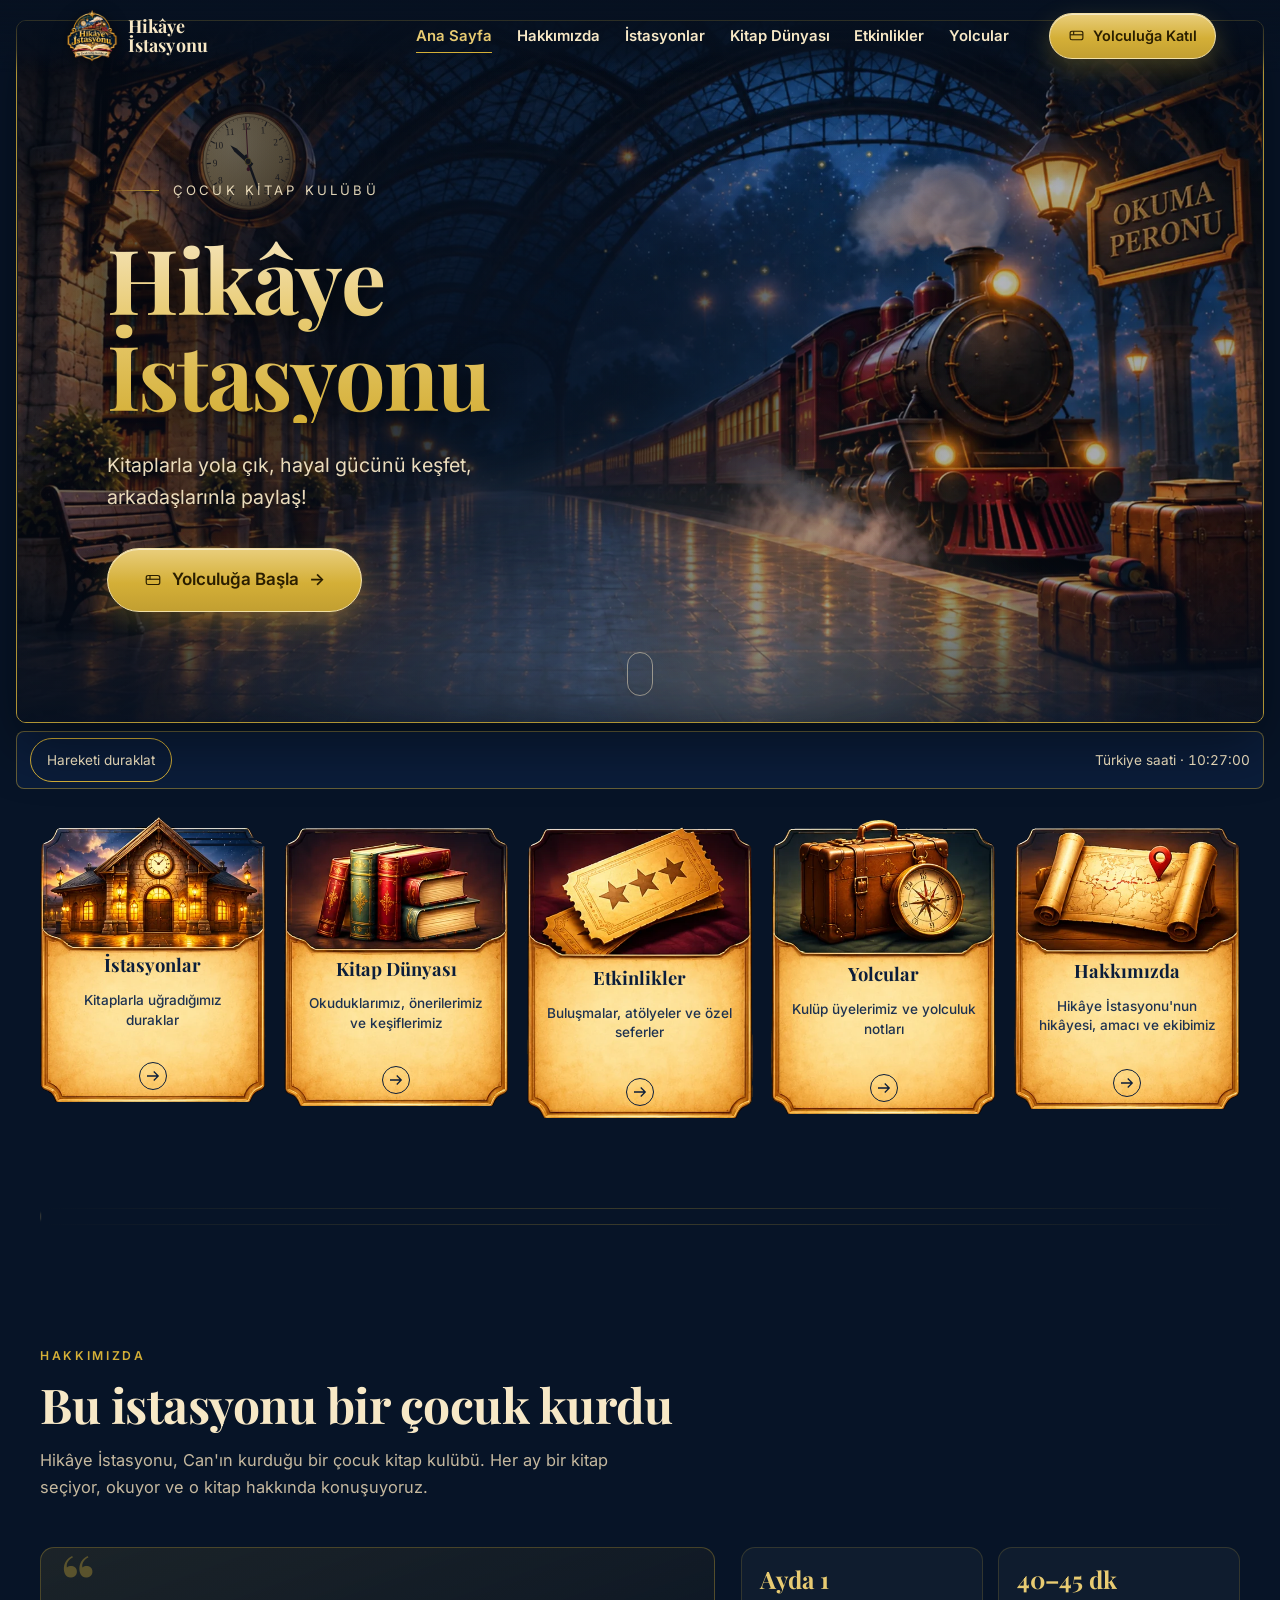
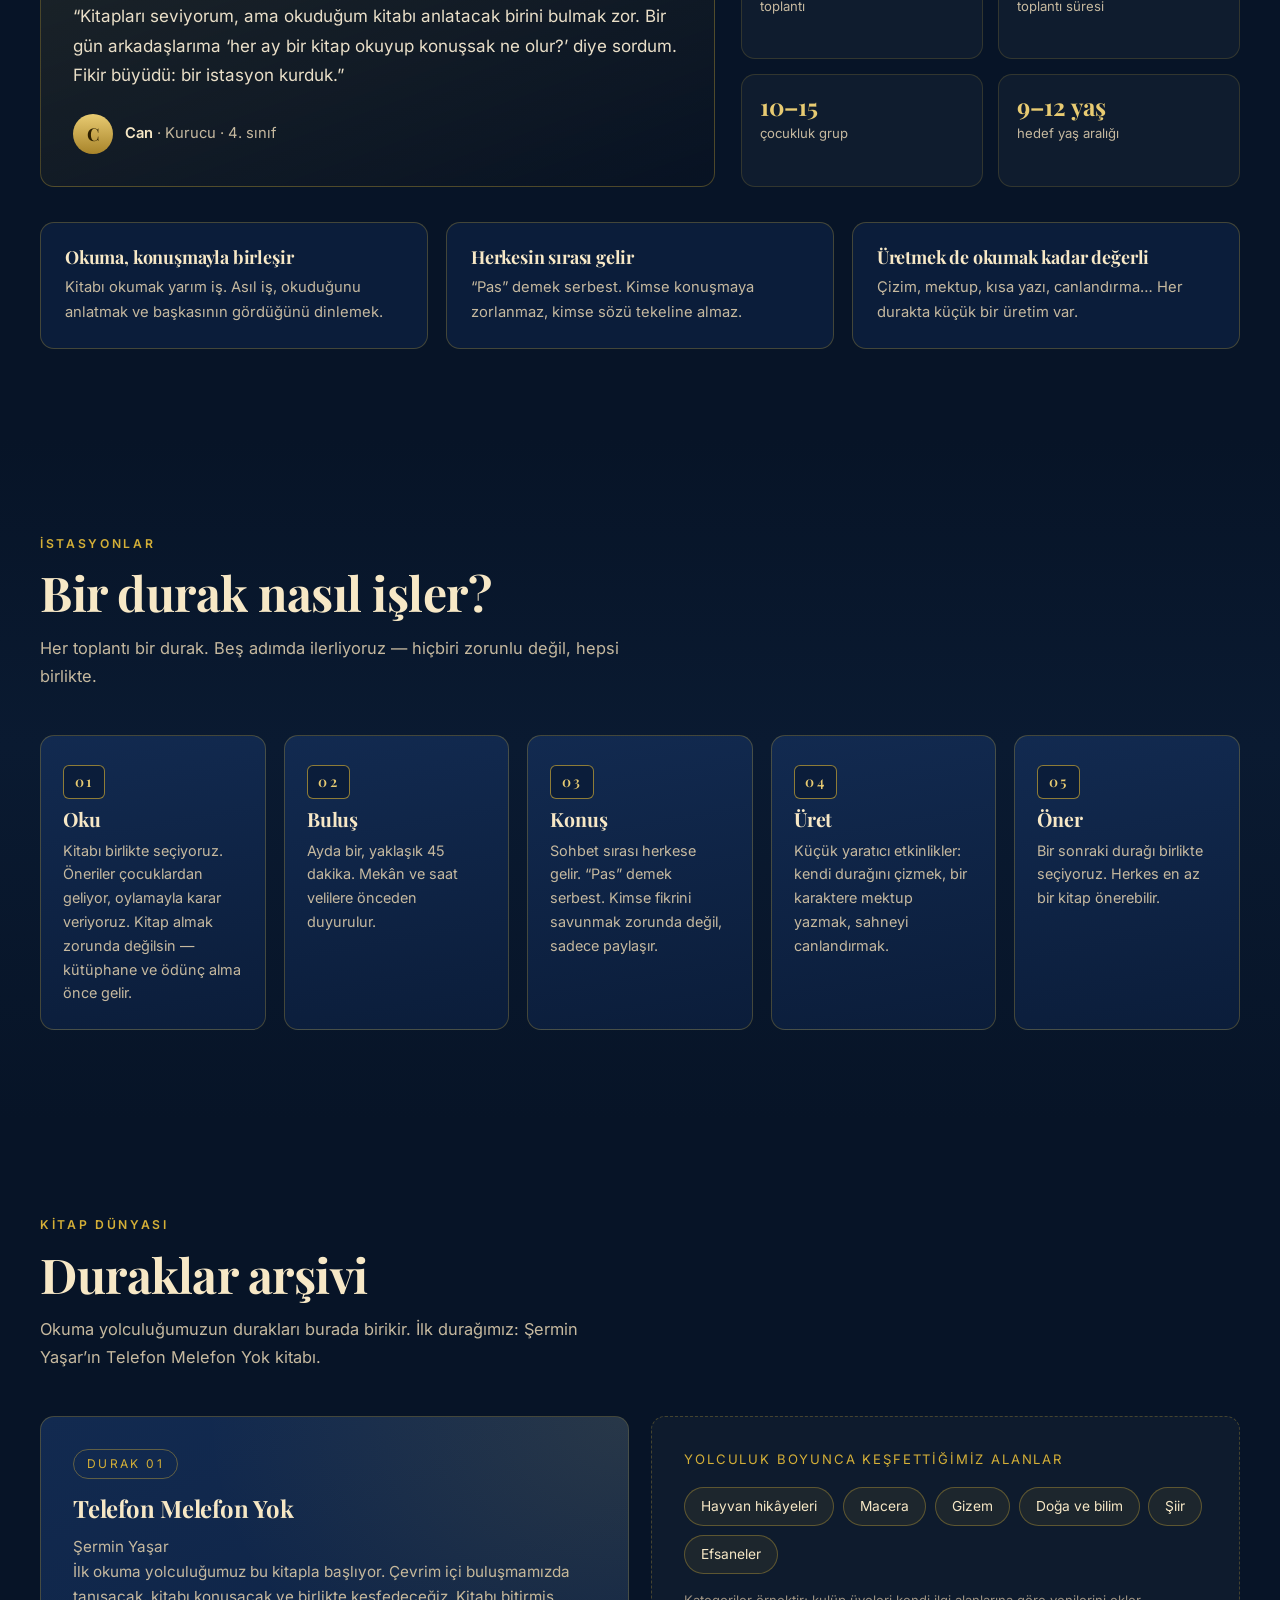
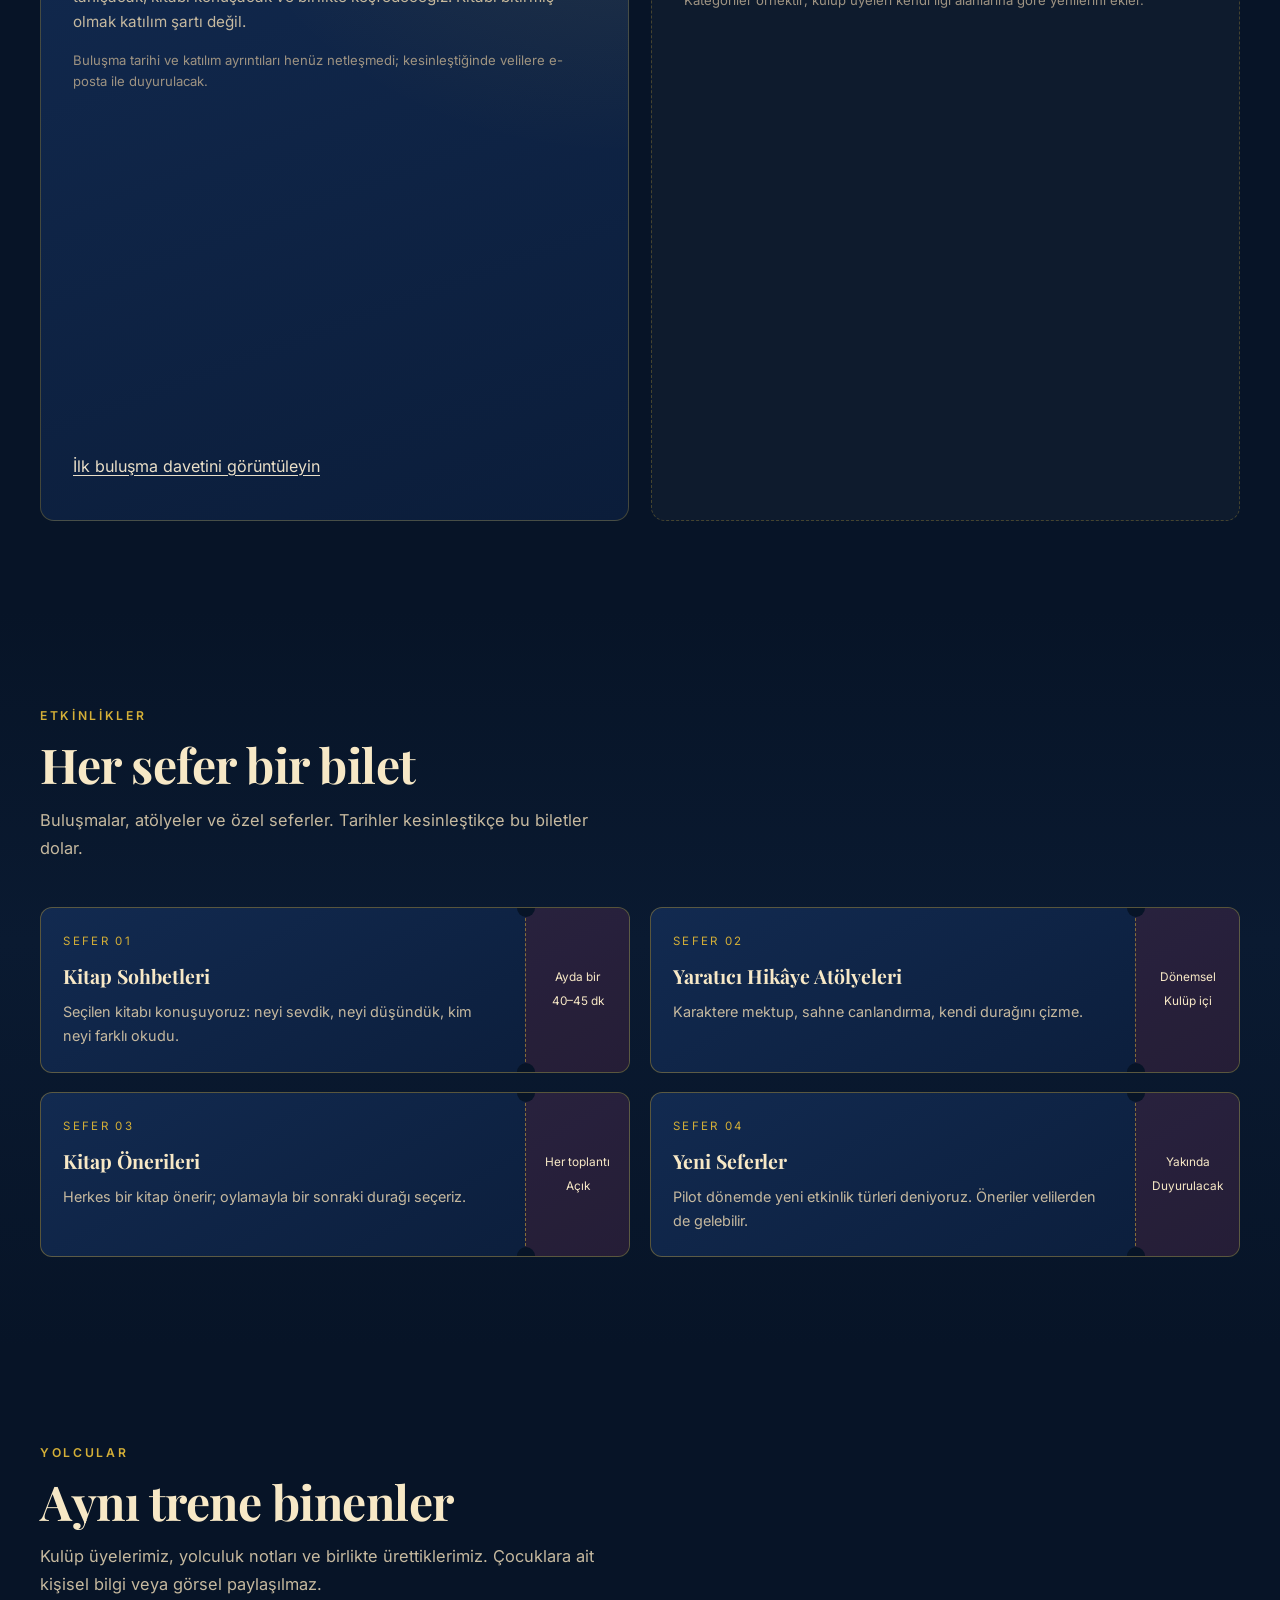
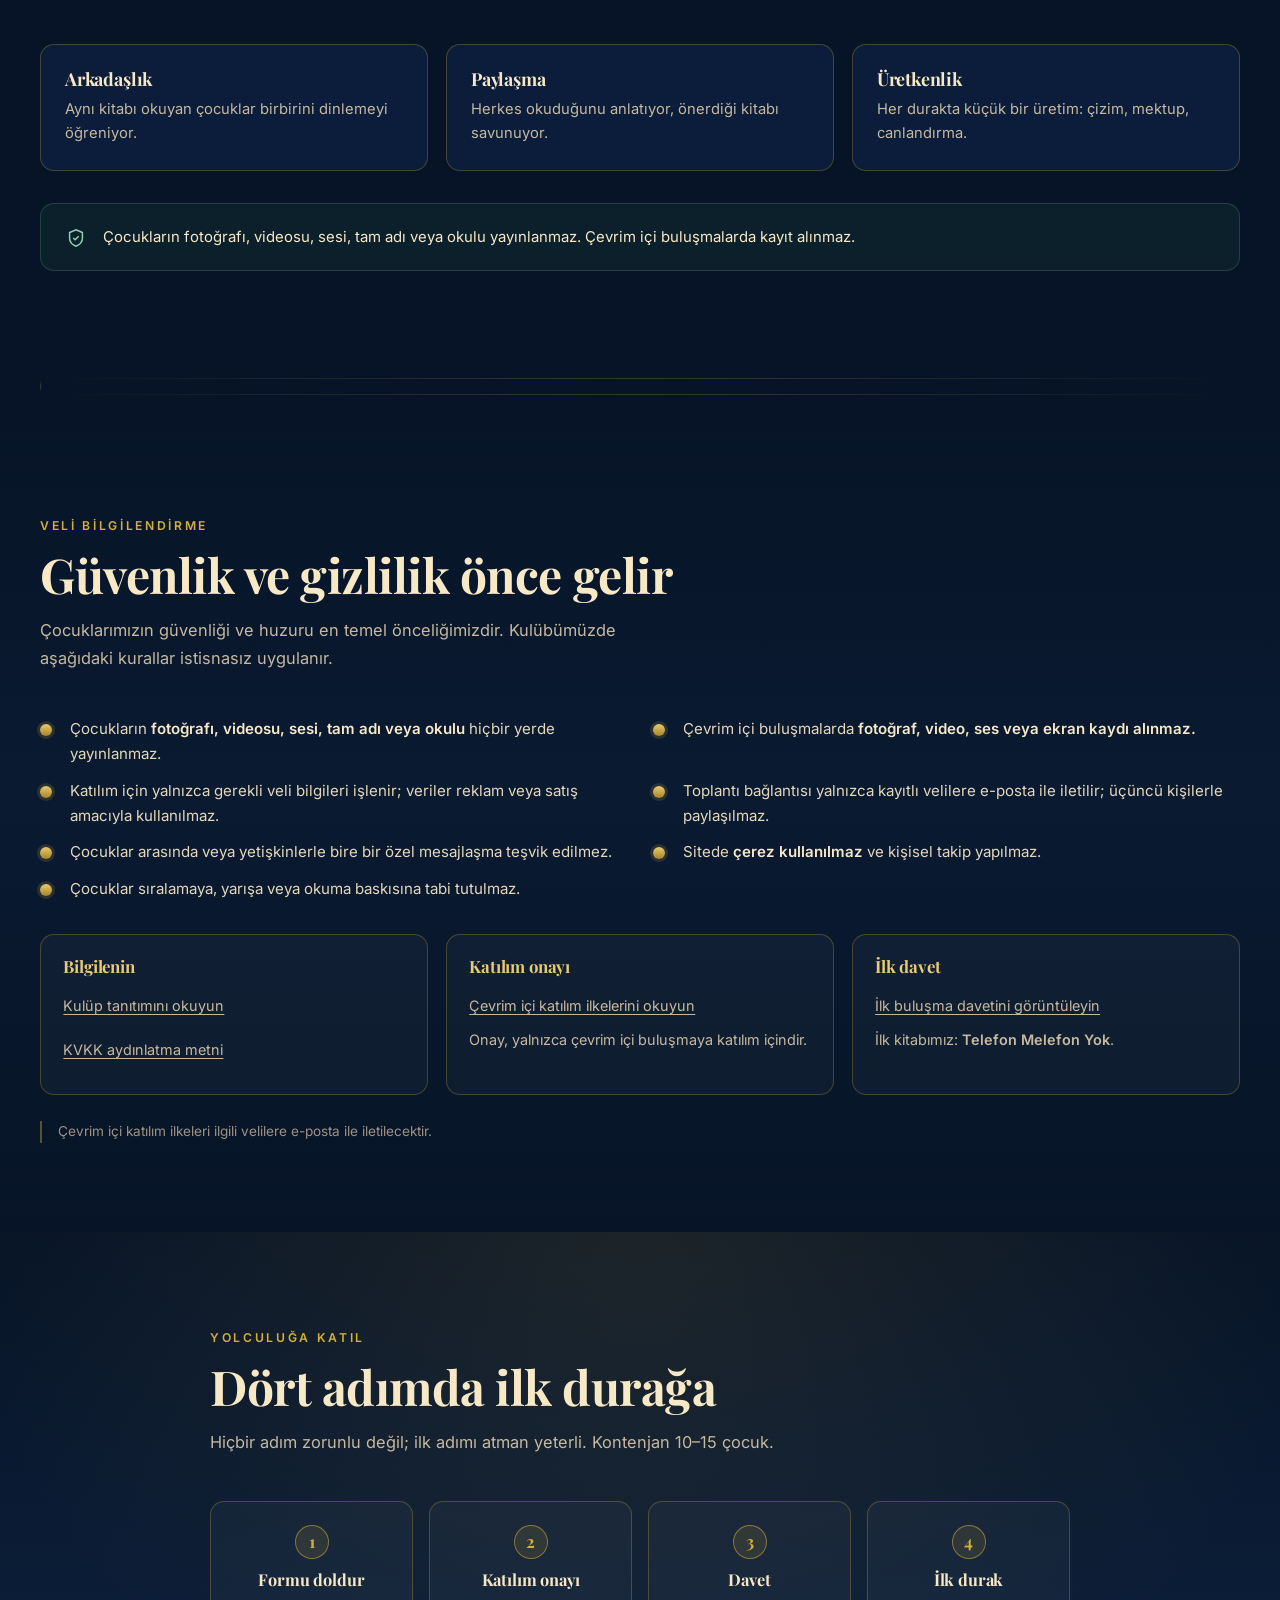
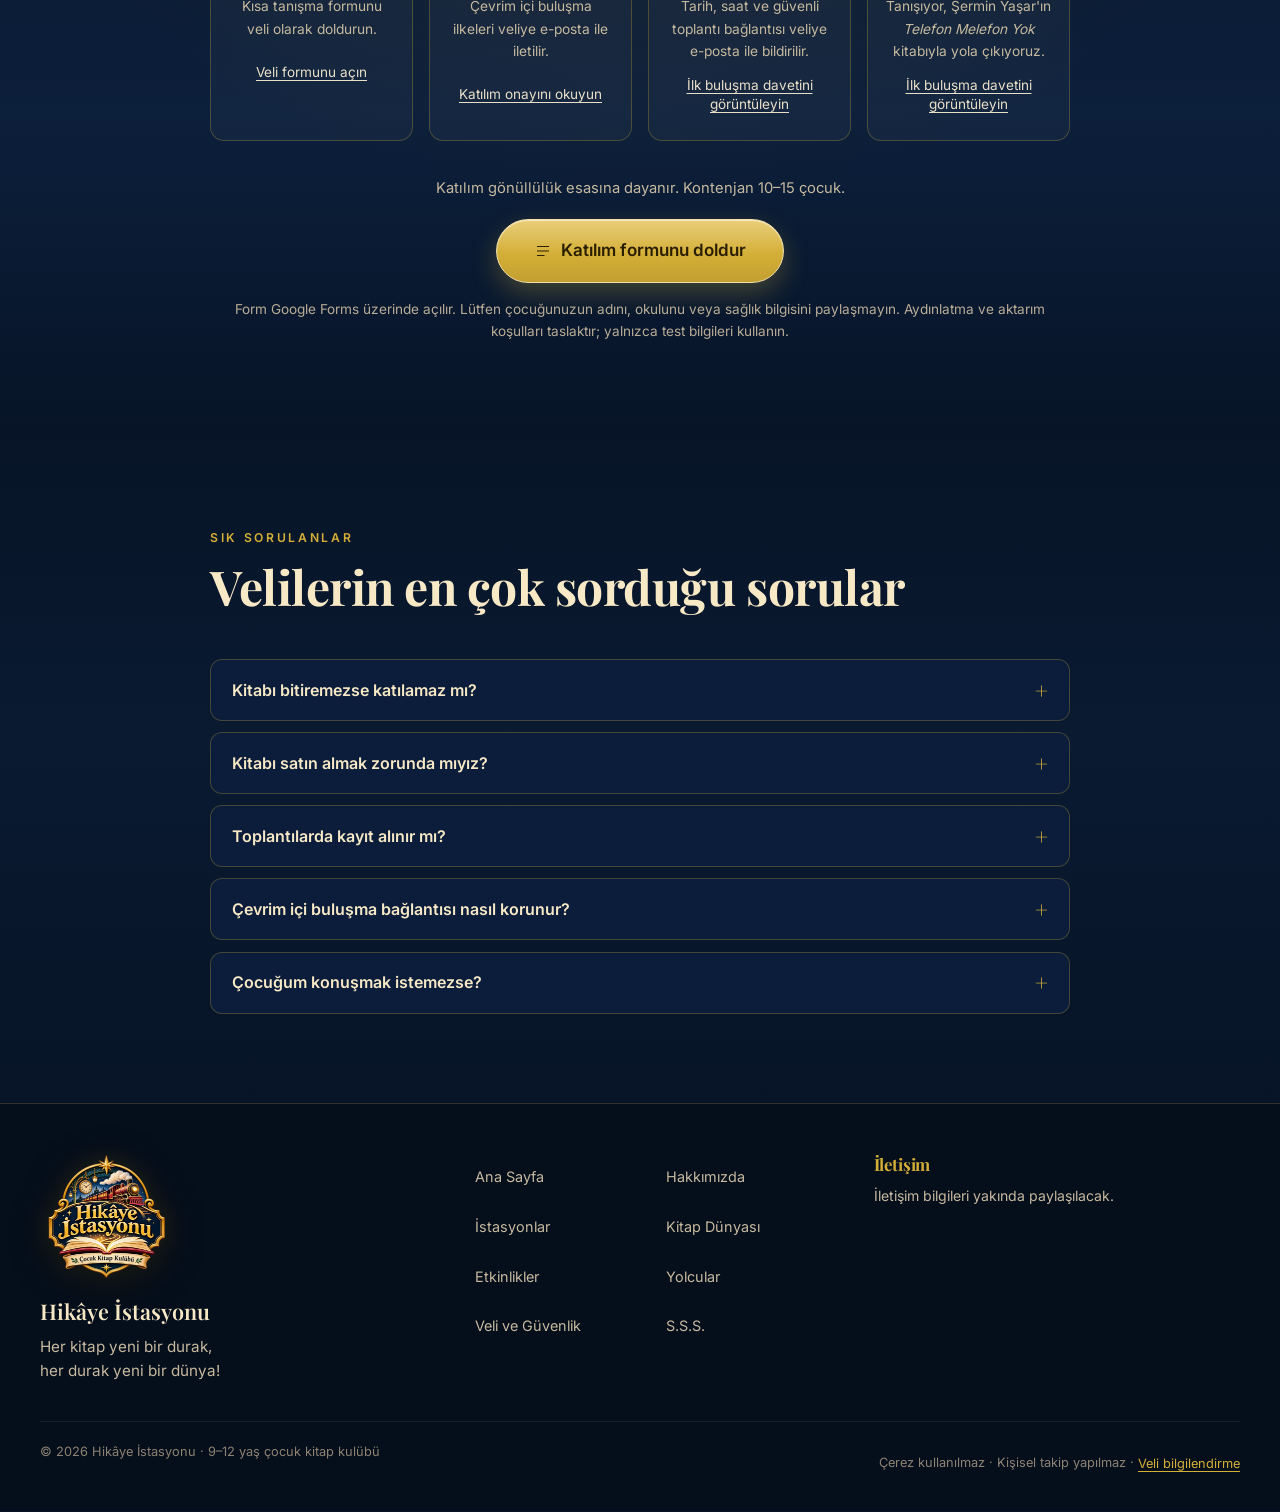
==== commit e6284b95: "feat: google form basvuru baglantisini geri getir" ====
--- a/index.html
+++ b/index.html
@@ -352,7 +352,7 @@
     </header>
 
     <ol class="adimlar">
-      <li><b>1</b><h3>E-posta ile başvur</h3><p>Veli adı ve çocuğun yaş aralığıyla bize e-posta gönderin.</p><a class="belge-link" href="mailto:info@hikayeistasyonu.org?subject=Hik%C3%A2ye%20%C4%B0stasyonu%20%E2%80%94%20%C4%B0lk%20Bulu%C5%9Fma%20Ba%C5%9Fvurusu&amp;body=Merhaba%2C%0D%0A%0D%0AHik%C3%A2ye%20%C4%B0stasyonu%E2%80%99nun%20ilk%20%C3%A7evrim%20i%C3%A7i%20bulu%C5%9Fmas%C4%B1%20hakk%C4%B1nda%20bilgi%20almak%20istiyorum.%0D%0A%0D%0AVeli%20ad%C4%B1%20soyad%C4%B1%3A%20%0D%0A%C3%87ocu%C4%9Fumun%20ya%C5%9F%20aral%C4%B1%C4%9F%C4%B1%3A%209%E2%80%9310%20/%2011%E2%80%9312%0D%0A%0D%0ATe%C5%9Fekk%C3%BCr%20ederim." aria-describedby="form-durum">E-posta taslağını açın</a></li>
+      <li><b>1</b><h3>Formu doldur</h3><p>Kısa tanışma formunu veli olarak doldurun.</p><a class="belge-link" href="https://docs.google.com/forms/d/e/1FAIpQLSfAmkXsLD7MhFZ3M0-lUMvuuOJiMax65MEpGmqIP2uRFXSxNQ/viewform" aria-describedby="form-durum">Veli formunu açın</a></li>
       <li><b>2</b><h3>Katılım onayı</h3><p>Çevrim içi buluşma ilkeleri veliye e-posta ile iletilir.</p><a class="belge-link" href="assets/dokumanlar/cevrim-ici-katilim-onayi.html">Katılım onayını okuyun</a></li>
       <li><b>3</b><h3>Davet</h3><p>Tarih, saat ve güvenli toplantı bağlantısı veliye e-posta ile bildirilir.</p><a class="belge-link" href="assets/dokumanlar/ilk-bulusma-davetiyesi.html">İlk buluşma davetini görüntüleyin</a></li>
       <li><b>4</b><h3>İlk durak</h3><p>Tanışıyor, Şermin Yaşar'ın <i>Telefon Melefon Yok</i> kitabıyla yola çıkıyoruz.</p><a class="belge-link" href="assets/dokumanlar/ilk-bulusma-davetiyesi.html">İlk buluşma davetini görüntüleyin</a></li>
@@ -360,11 +360,9 @@
 
     <div class="cta-kutu">
       <p class="cta-not">Katılım gönüllülük esasına dayanır. Kontenjan 10–15 çocuk.</p>
-      <a class="btn btn-altin btn-buyuk" href="mailto:info@hikayeistasyonu.org?subject=Hik%C3%A2ye%20%C4%B0stasyonu%20%E2%80%94%20%C4%B0lk%20Bulu%C5%9Fma%20Ba%C5%9Fvurusu&amp;body=Merhaba%2C%0D%0A%0D%0AHik%C3%A2ye%20%C4%B0stasyonu%E2%80%99nun%20ilk%20%C3%A7evrim%20i%C3%A7i%20bulu%C5%9Fmas%C4%B1%20hakk%C4%B1nda%20bilgi%20almak%20istiyorum.%0D%0A%0D%0AVeli%20ad%C4%B1%20soyad%C4%B1%3A%20%0D%0A%C3%87ocu%C4%9Fumun%20ya%C5%9F%20aral%C4%B1%C4%9F%C4%B1%3A%209%E2%80%9310%20/%2011%E2%80%9312%0D%0A%0D%0ATe%C5%9Fekk%C3%BCr%20ederim." aria-describedby="form-durum">
-        <svg viewBox="0 0 24 24" width="18" height="18" aria-hidden="true" fill="none" stroke="currentColor" stroke-width="1.6"><path d="M4 6h16M4 12h16M4 18h10"/></svg>
-        E-posta ile başvur
-      </a>
-      <p class="kucuk-not" id="form-durum">E-posta uygulamanız açılmazsa info@hikayeistasyonu.org adresine yazabilirsiniz. Çocuğunuzun adını, okulunu veya sağlık bilgisini göndermeyin.</p>
+      <a class="btn btn-altin btn-buyuk" href="https://docs.google.com/forms/d/e/1FAIpQLSfAmkXsLD7MhFZ3M0-lUMvuuOJiMax65MEpGmqIP2uRFXSxNQ/viewform" aria-describedby="form-durum">
+        <svg viewBox="0 0 24 24" width="18" height="18" aria-hidden="true" fill="none" stroke="currentColor" stroke-width="1.6"><path d="M4 6h16M4 12h16M4 18h10"/></svg>Katılım formunu doldur</a>
+      <p class="kucuk-not" id="form-durum">Form Google Forms üzerinde açılır. Lütfen çocuğunuzun adını, okulunu veya sağlık bilgisini paylaşmayın. Aydınlatma ve aktarım koşulları taslaktır; yalnızca test bilgileri kullanın.</p>
     </div>
   </div>
 </section>
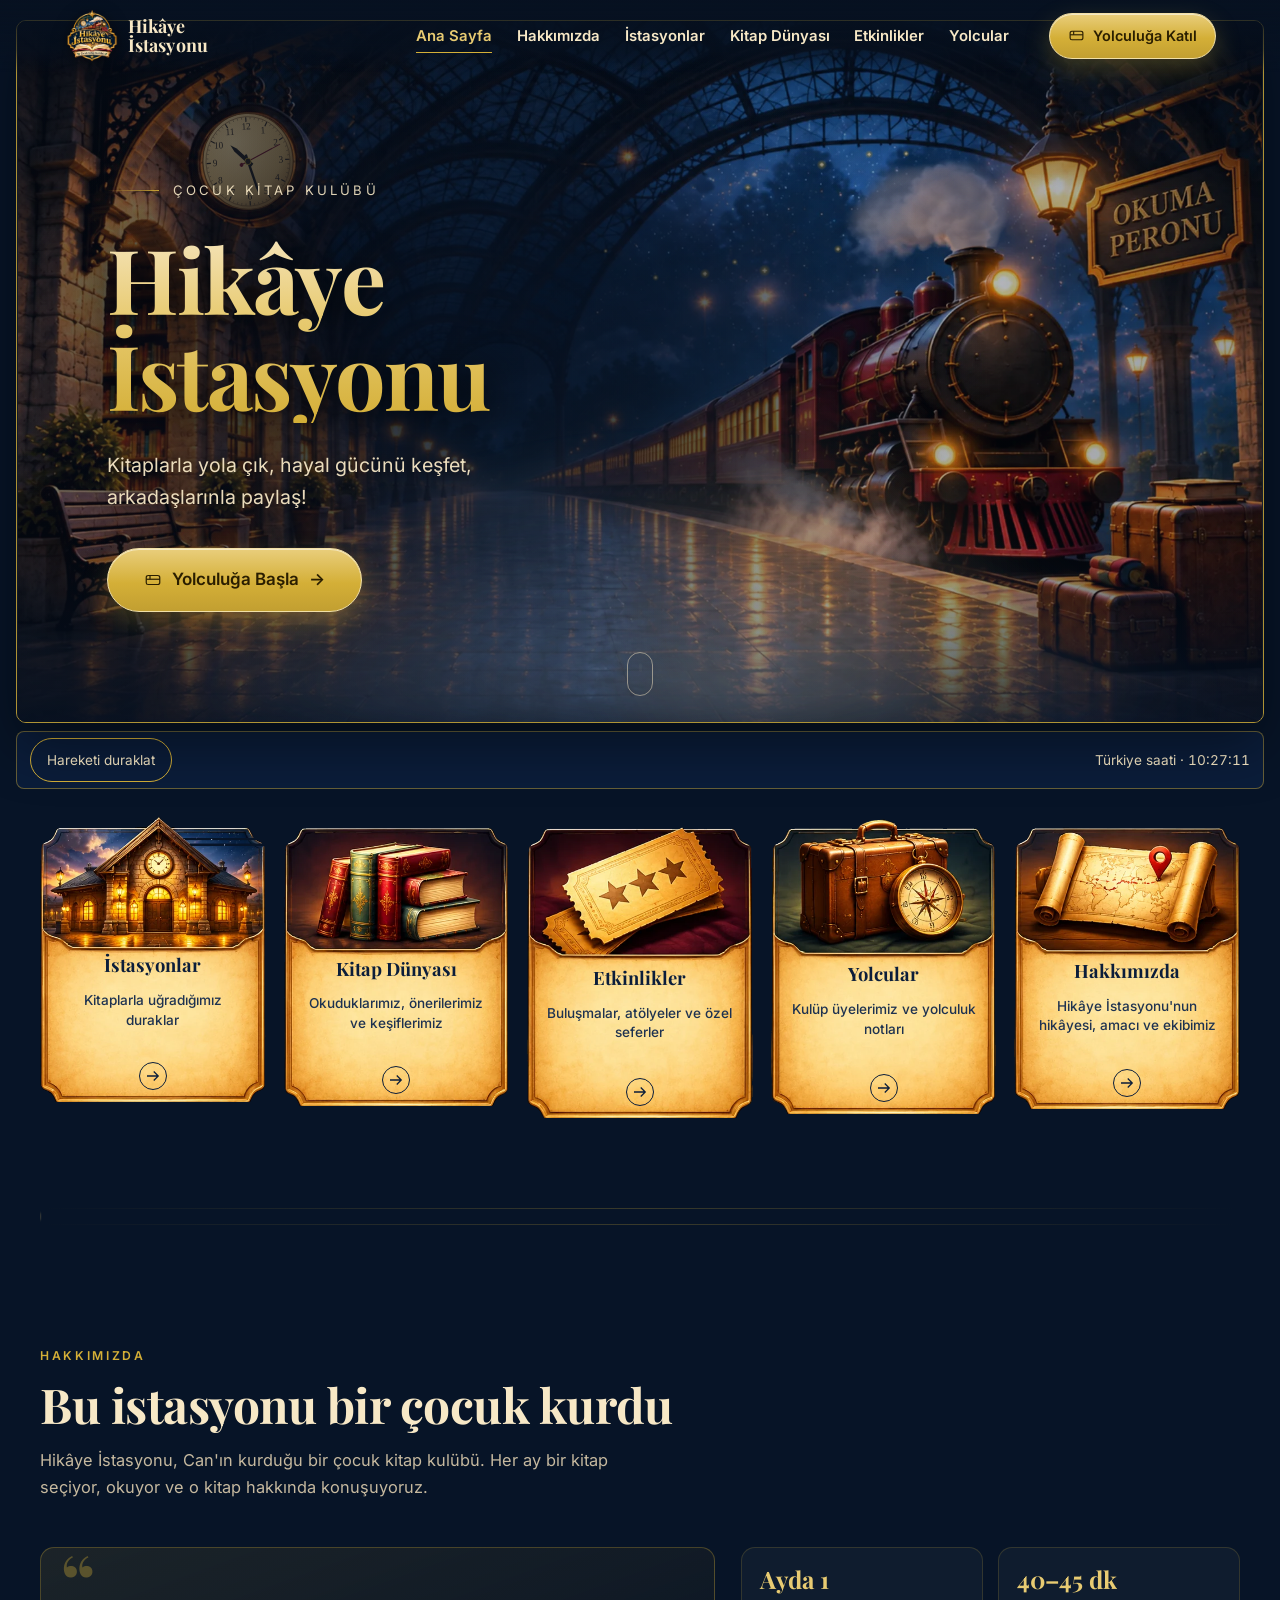
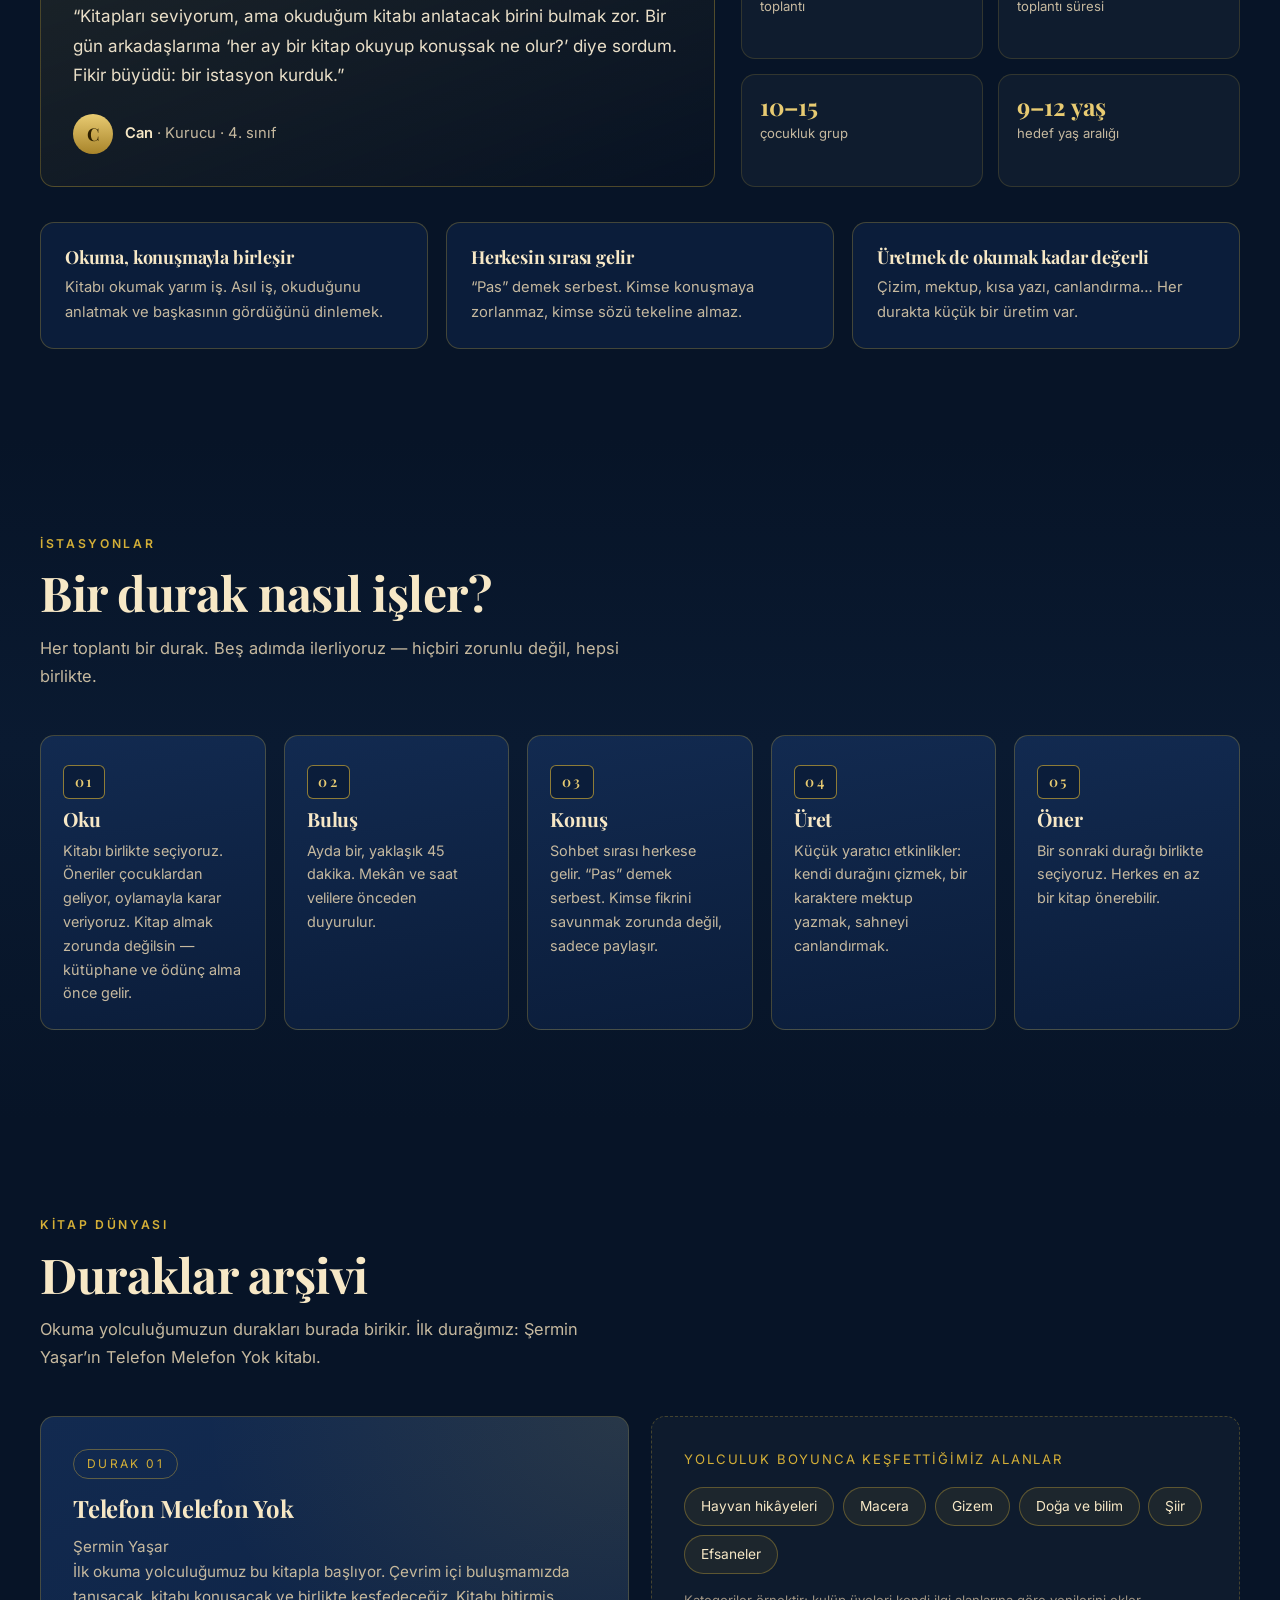
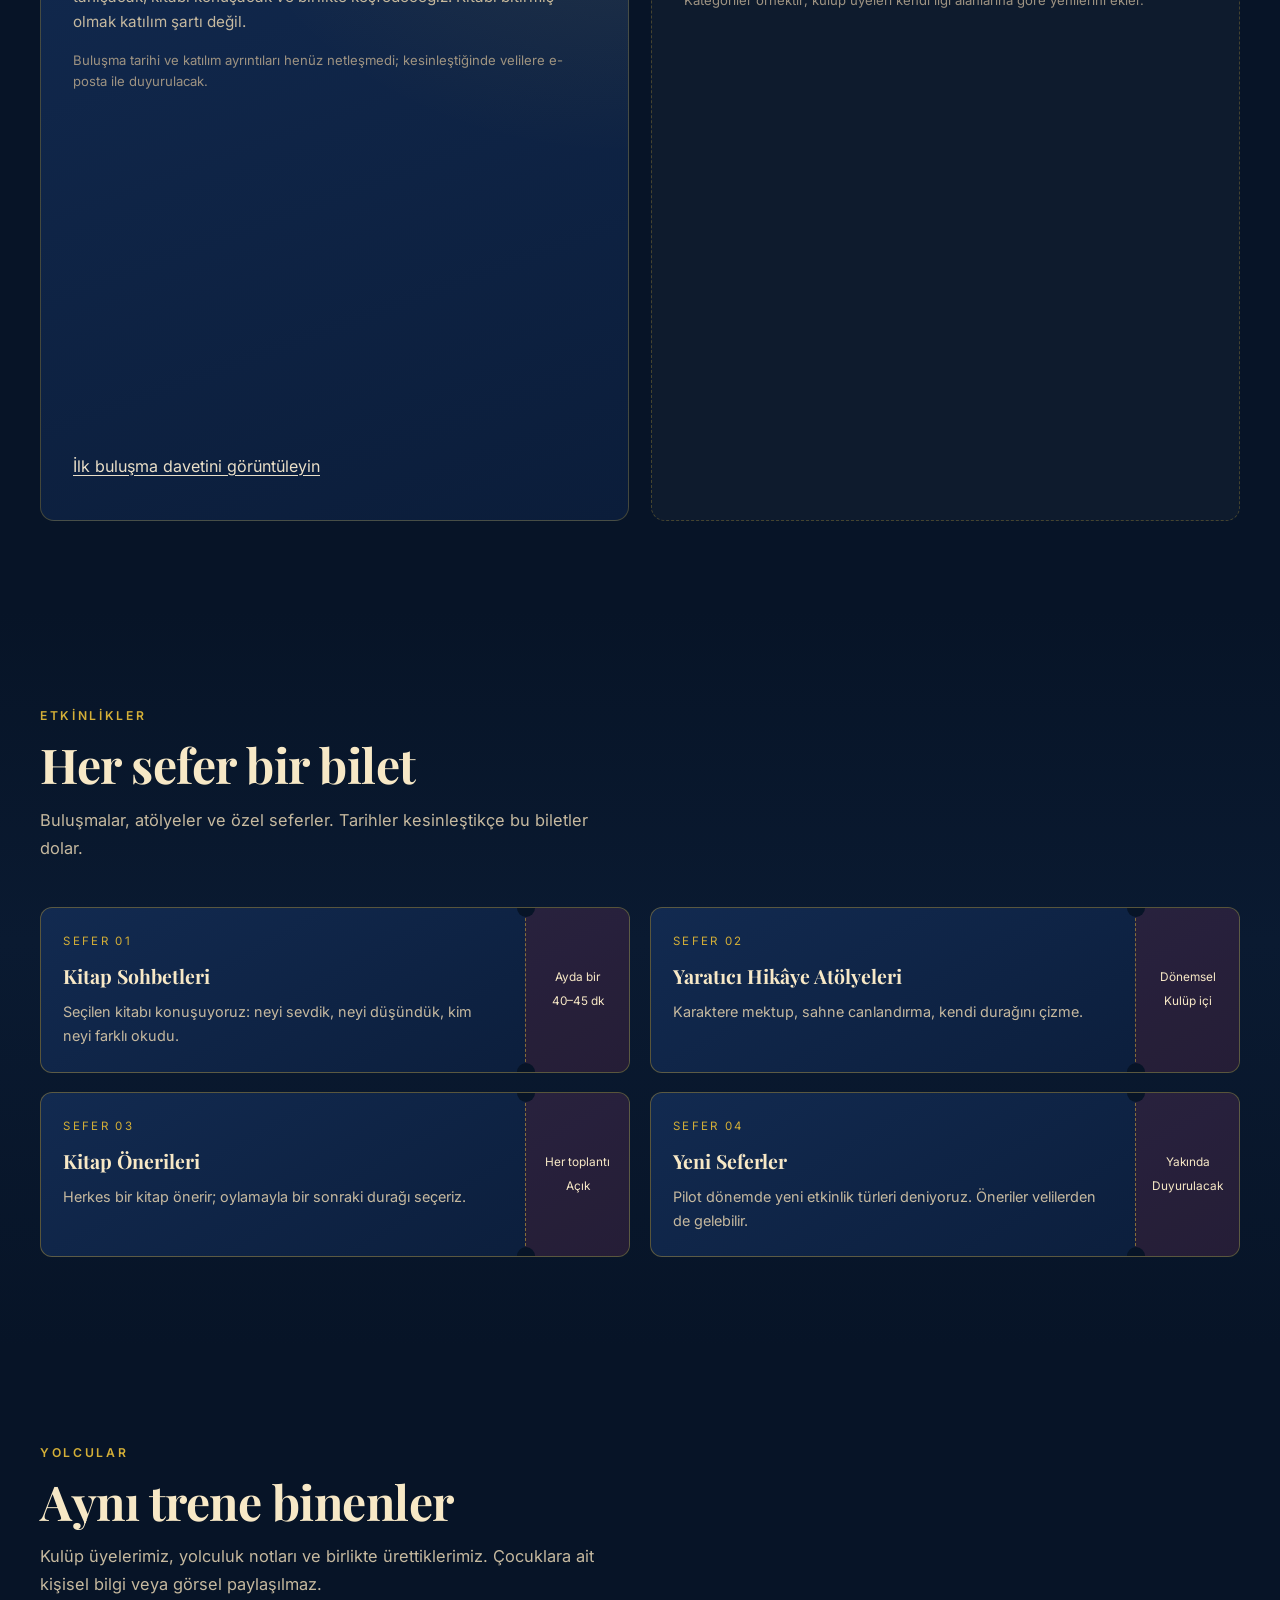
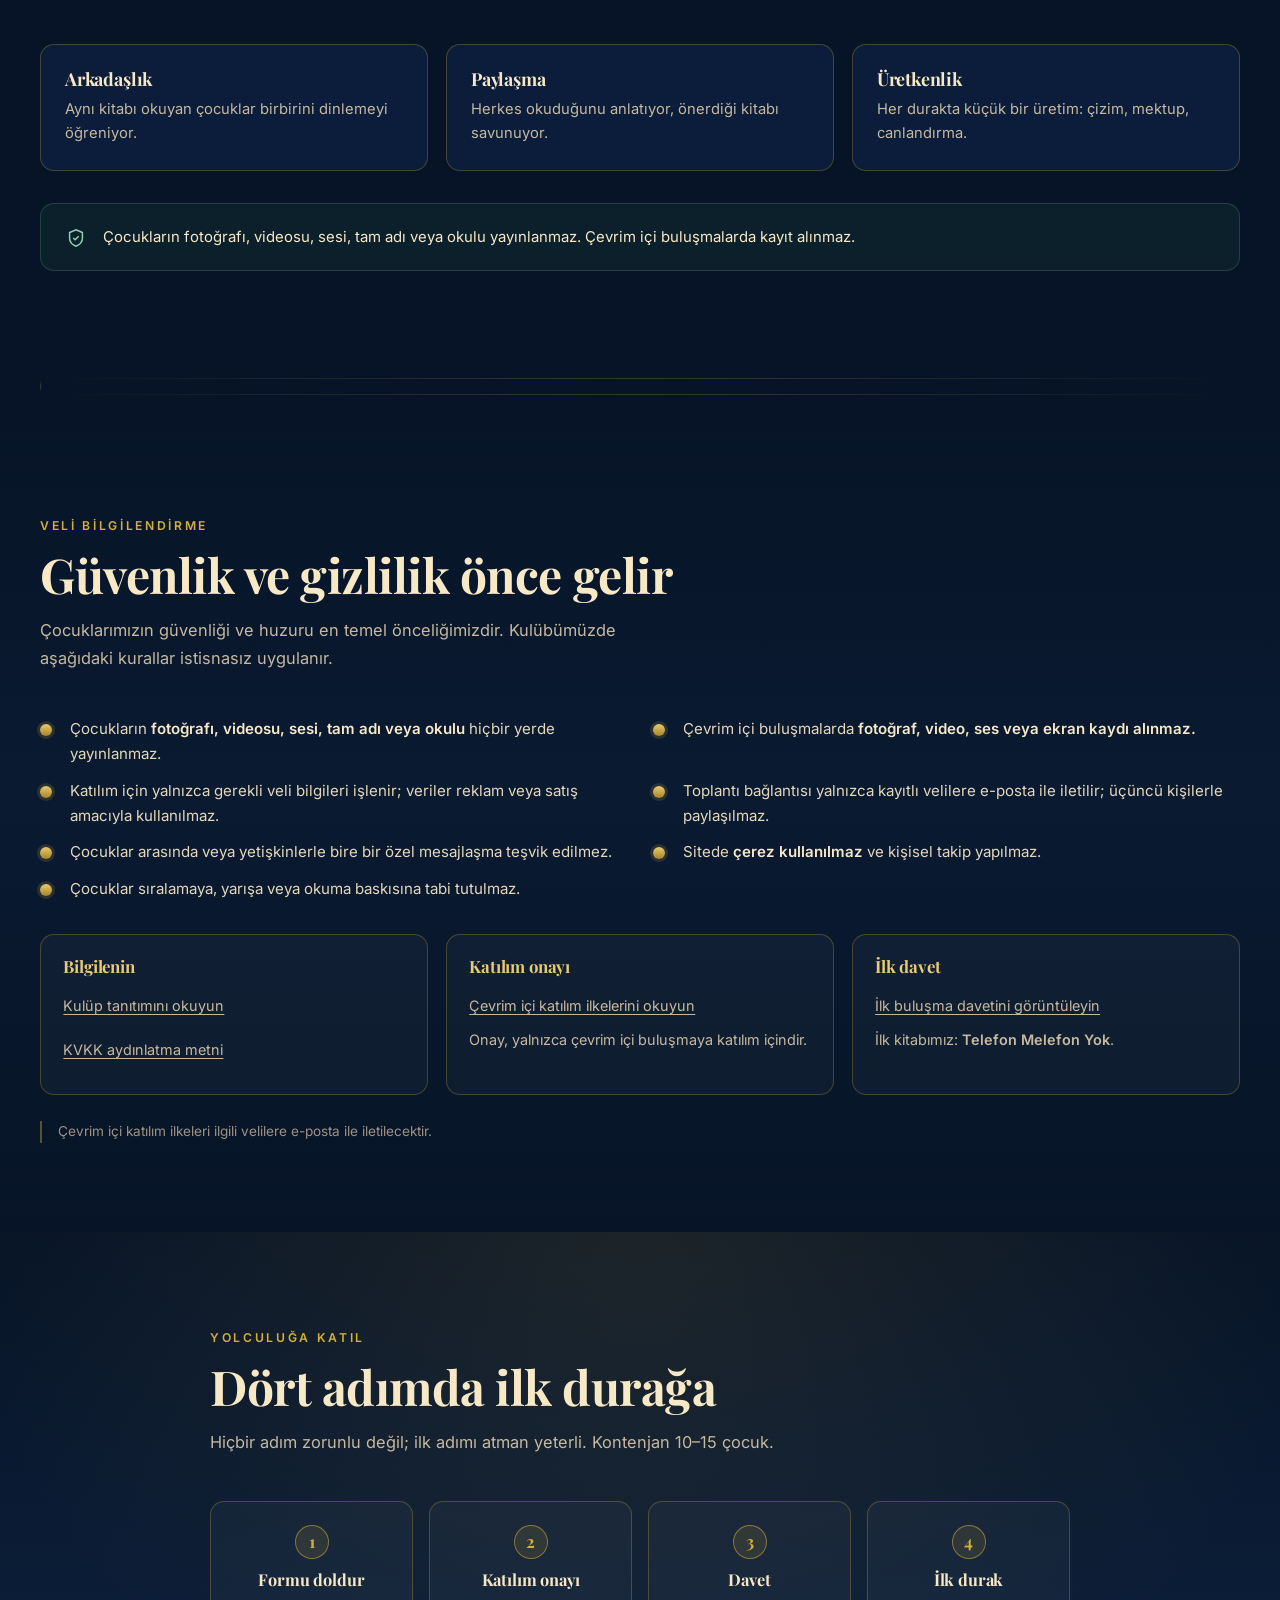
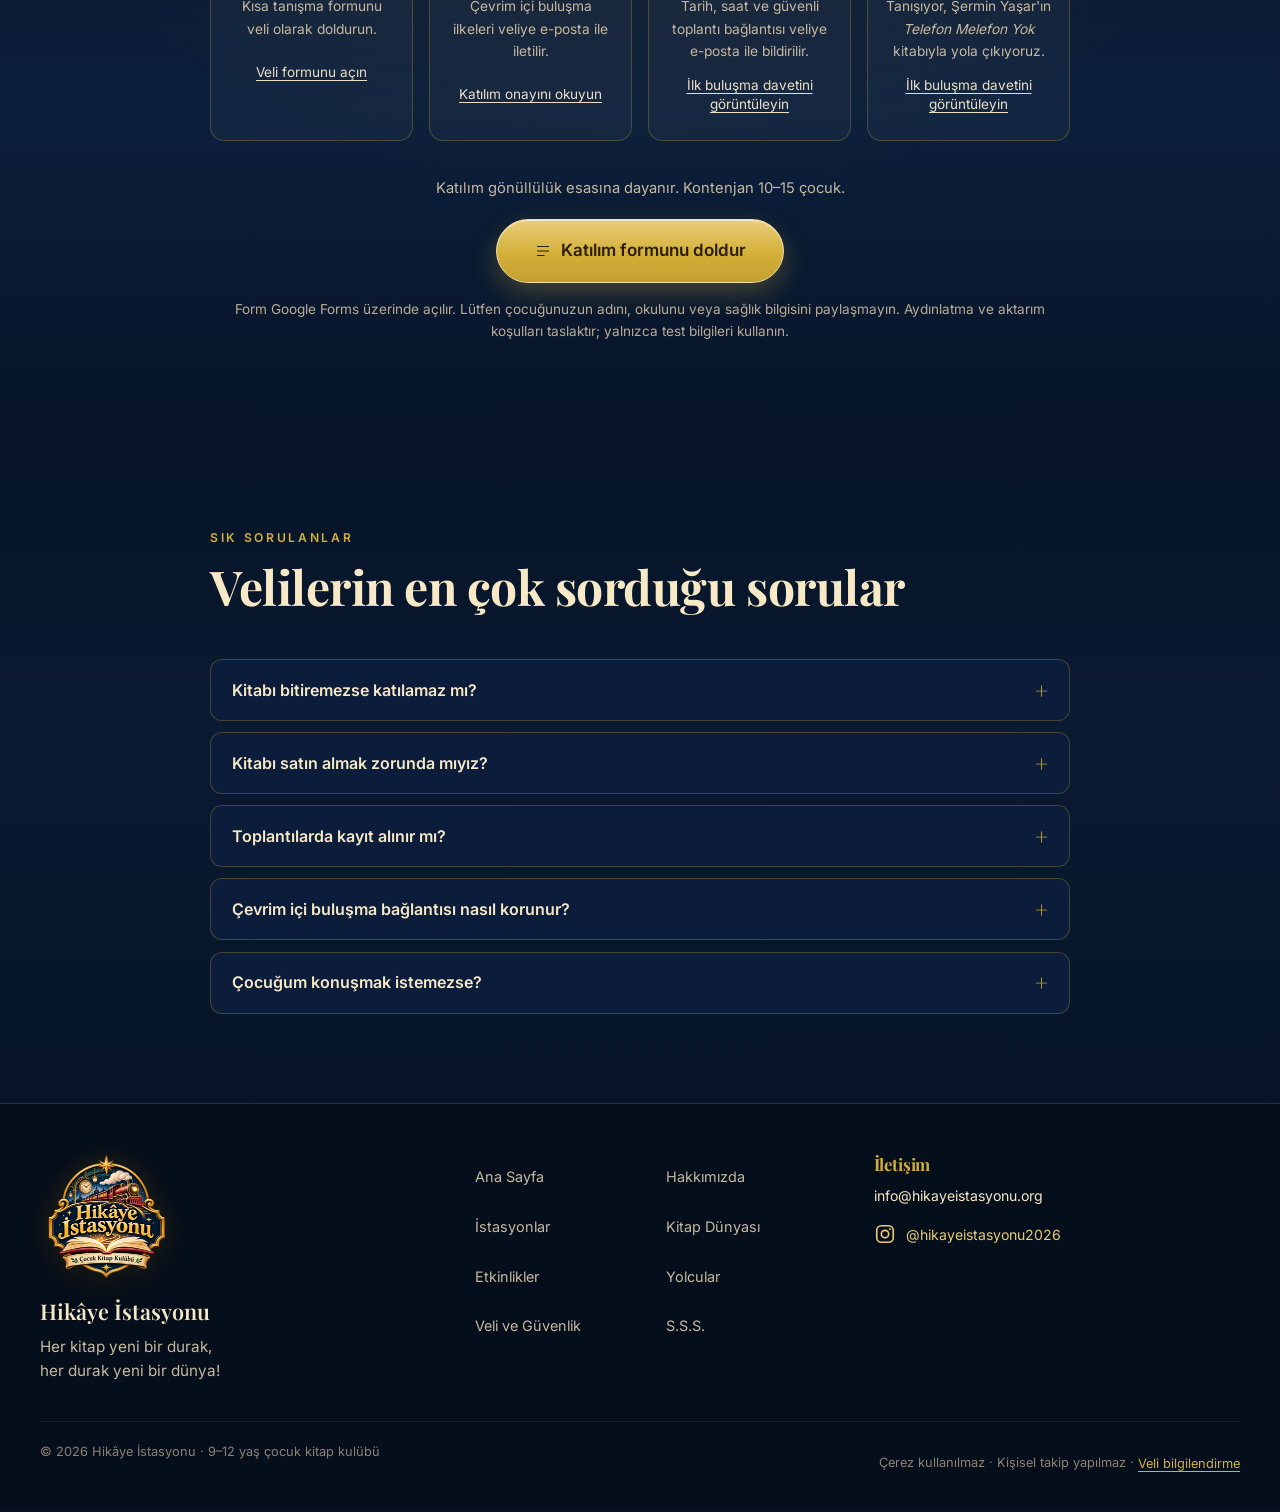
==== commit fc61e68f: "feat: e-posta ve instagram iletisim baglantilari" ====
--- a/index.html
+++ b/index.html
@@ -19,7 +19,7 @@
 <link rel="canonical" href="https://hikayeistasyonu.org/">
 <meta name="robots" content="index,follow">
 <link rel="preload" as="image" href="assets/img/hikaye-istasyonu-hero-background.webp" type="image/webp" media="(min-width: 721px)">
-<link rel="stylesheet" href="assets/stil.css?v=20261117-durak01">
+<link rel="stylesheet" href="assets/stil.css?v=20261118-iletisim">
 </head>
 <body>
 
@@ -410,7 +410,11 @@
 
       <div class="alt-iletisim">
         <h2 id="alt-baslik">İletişim</h2>
-        <p>İletişim bilgileri yakında paylaşılacak.</p>
+        <p><a class="iletisim-posta" href="mailto:info@hikayeistasyonu.org">info@hikayeistasyonu.org</a></p>
+        <a class="iletisim-instagram" href="https://www.instagram.com/hikayeistasyonu2026/" target="_blank" rel="noopener noreferrer" aria-label="Instagram: Hikâye İstasyonu (yeni sekmede açılır)">
+          <svg viewBox="0 0 24 24" width="22" height="22" aria-hidden="true" fill="none" stroke="currentColor" stroke-width="1.8"><rect x="3" y="3" width="18" height="18" rx="5"/><circle cx="12" cy="12" r="4"/><circle cx="17.5" cy="6.5" r="1" fill="currentColor" stroke="none"/></svg>
+          <span>@hikayeistasyonu2026</span>
+        </a>
       </div>
     </div>
 
--- a/assets/stil.css
+++ b/assets/stil.css
@@ -624,6 +624,11 @@
 .belge-link{text-decoration:underline;text-underline-offset:.2em}
 .alt-iletisim h2{font-size:1.05rem;color:var(--altin);margin-bottom:.6rem}
 .alt-iletisim p{font-size:.88rem;color:var(--metin-soluk);margin-bottom:.3rem}
+.alt-iletisim .iletisim-posta{color:var(--krem);overflow-wrap:anywhere;text-decoration:none}
+.alt-iletisim .iletisim-posta:hover{text-decoration:underline;color:var(--altin-acik)}
+.alt-iletisim .iletisim-instagram{display:inline-flex;align-items:center;gap:.65rem;min-height:44px;color:var(--altin-acik);text-decoration:none;font-size:.88rem;max-width:100%;overflow-wrap:anywhere}
+.alt-iletisim .iletisim-instagram svg{flex:none}
+.alt-iletisim .iletisim-instagram:hover{color:var(--krem)}
 .alt-iletisim .bos span{color:#8C8272;font-style:italic}
 .alt-alt{
   margin-top:2.4rem;padding-top:1.2rem;
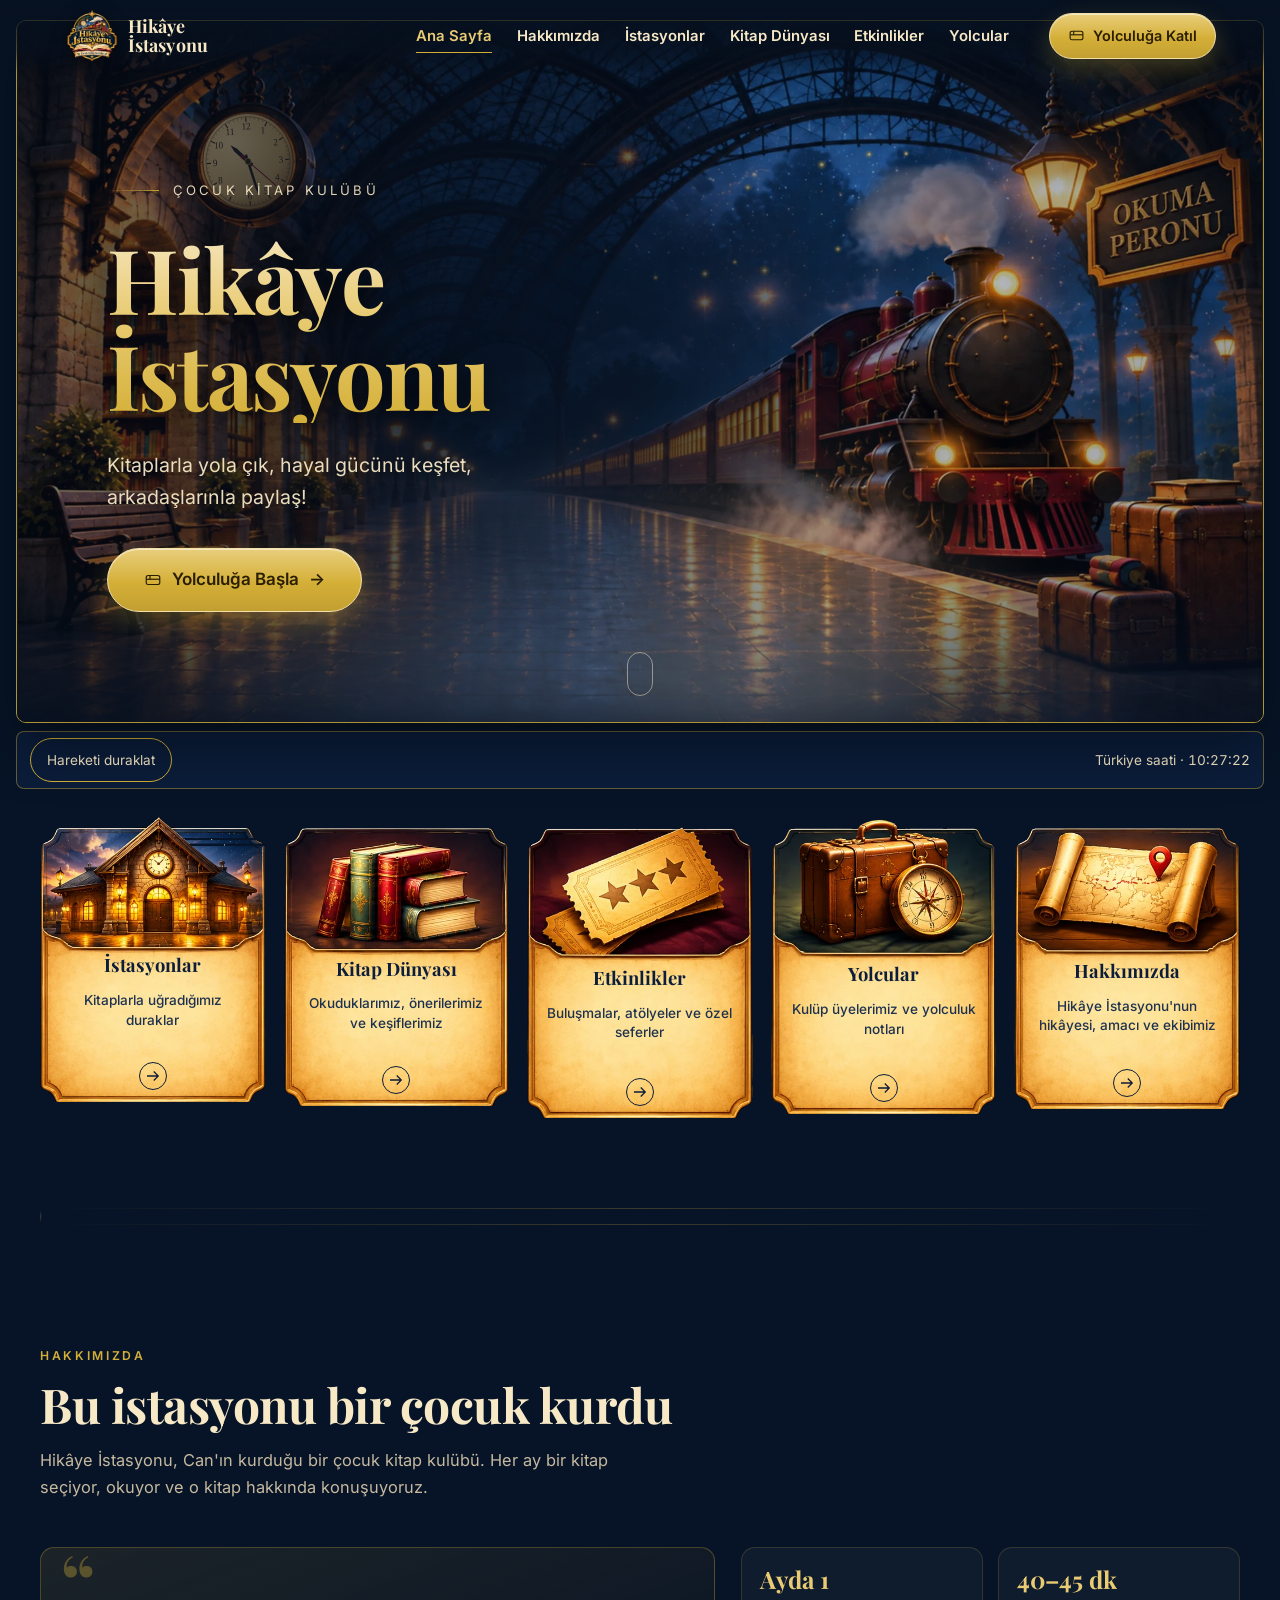
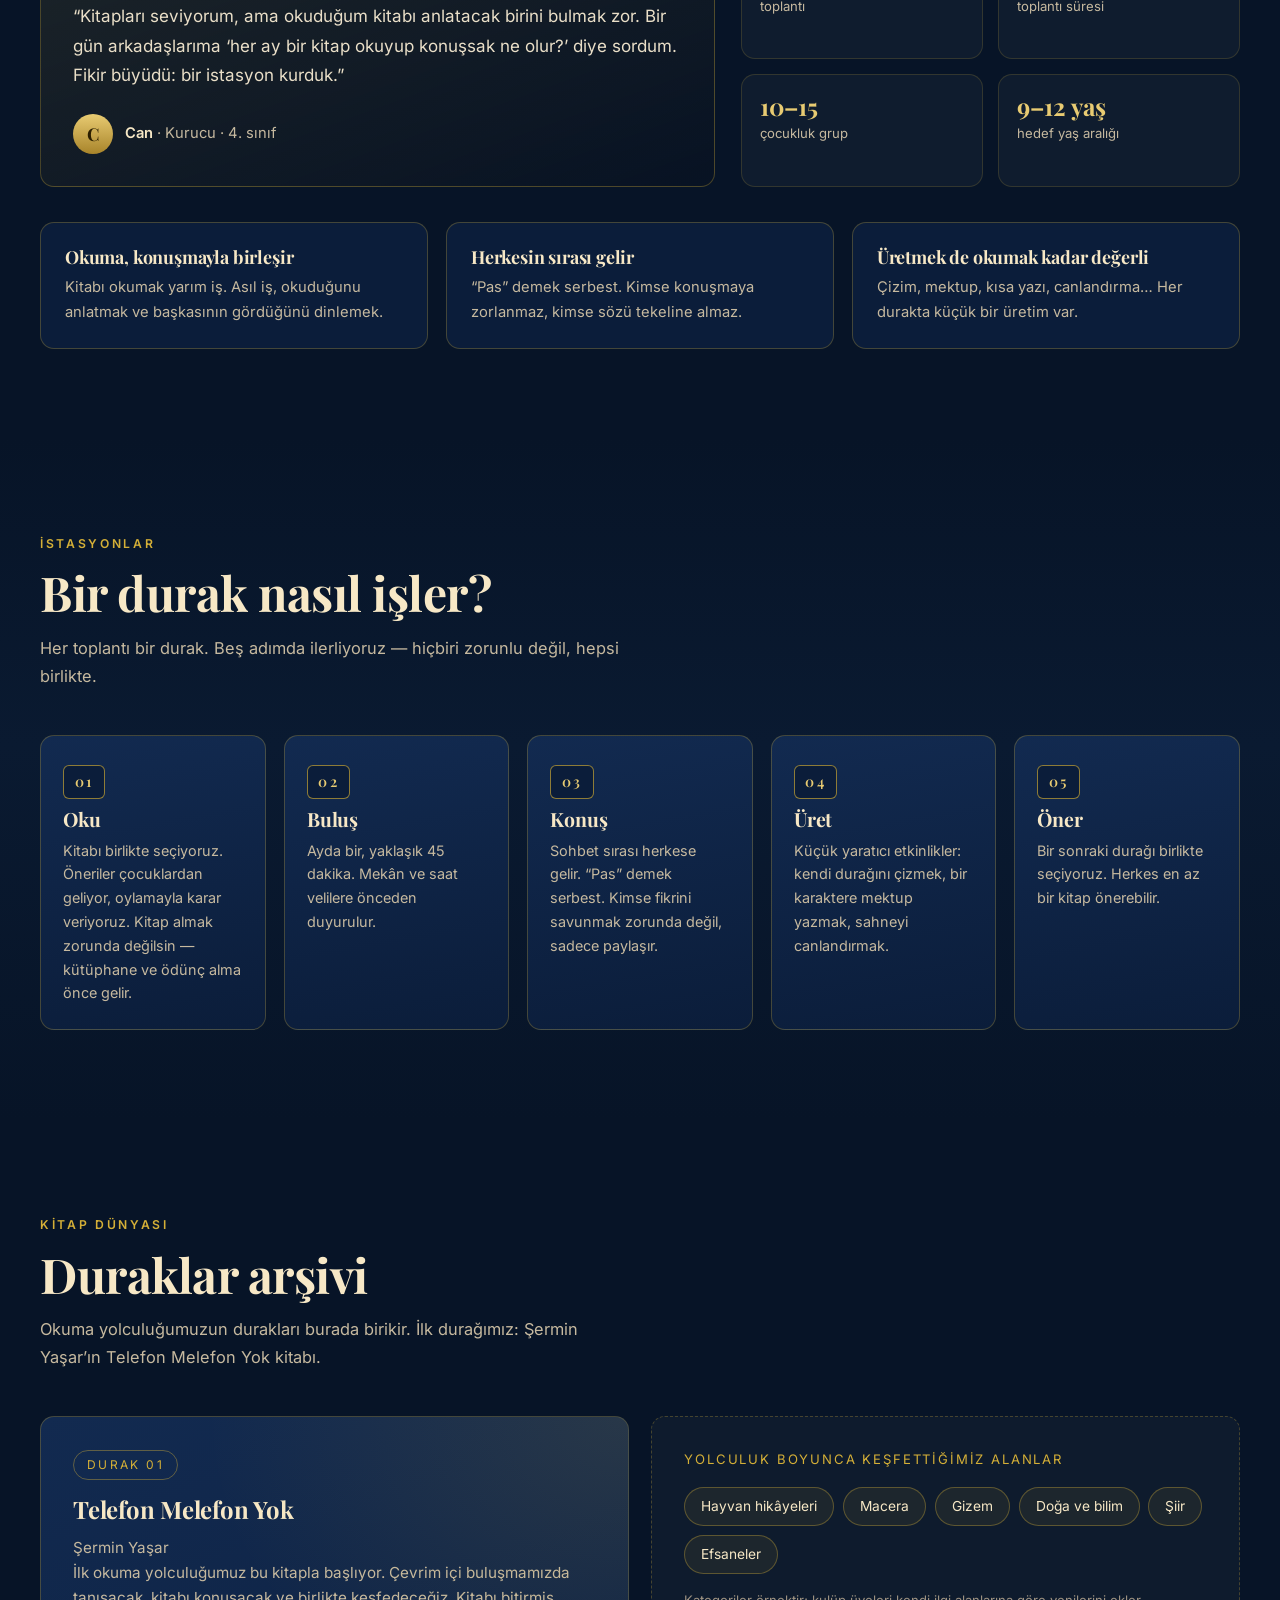
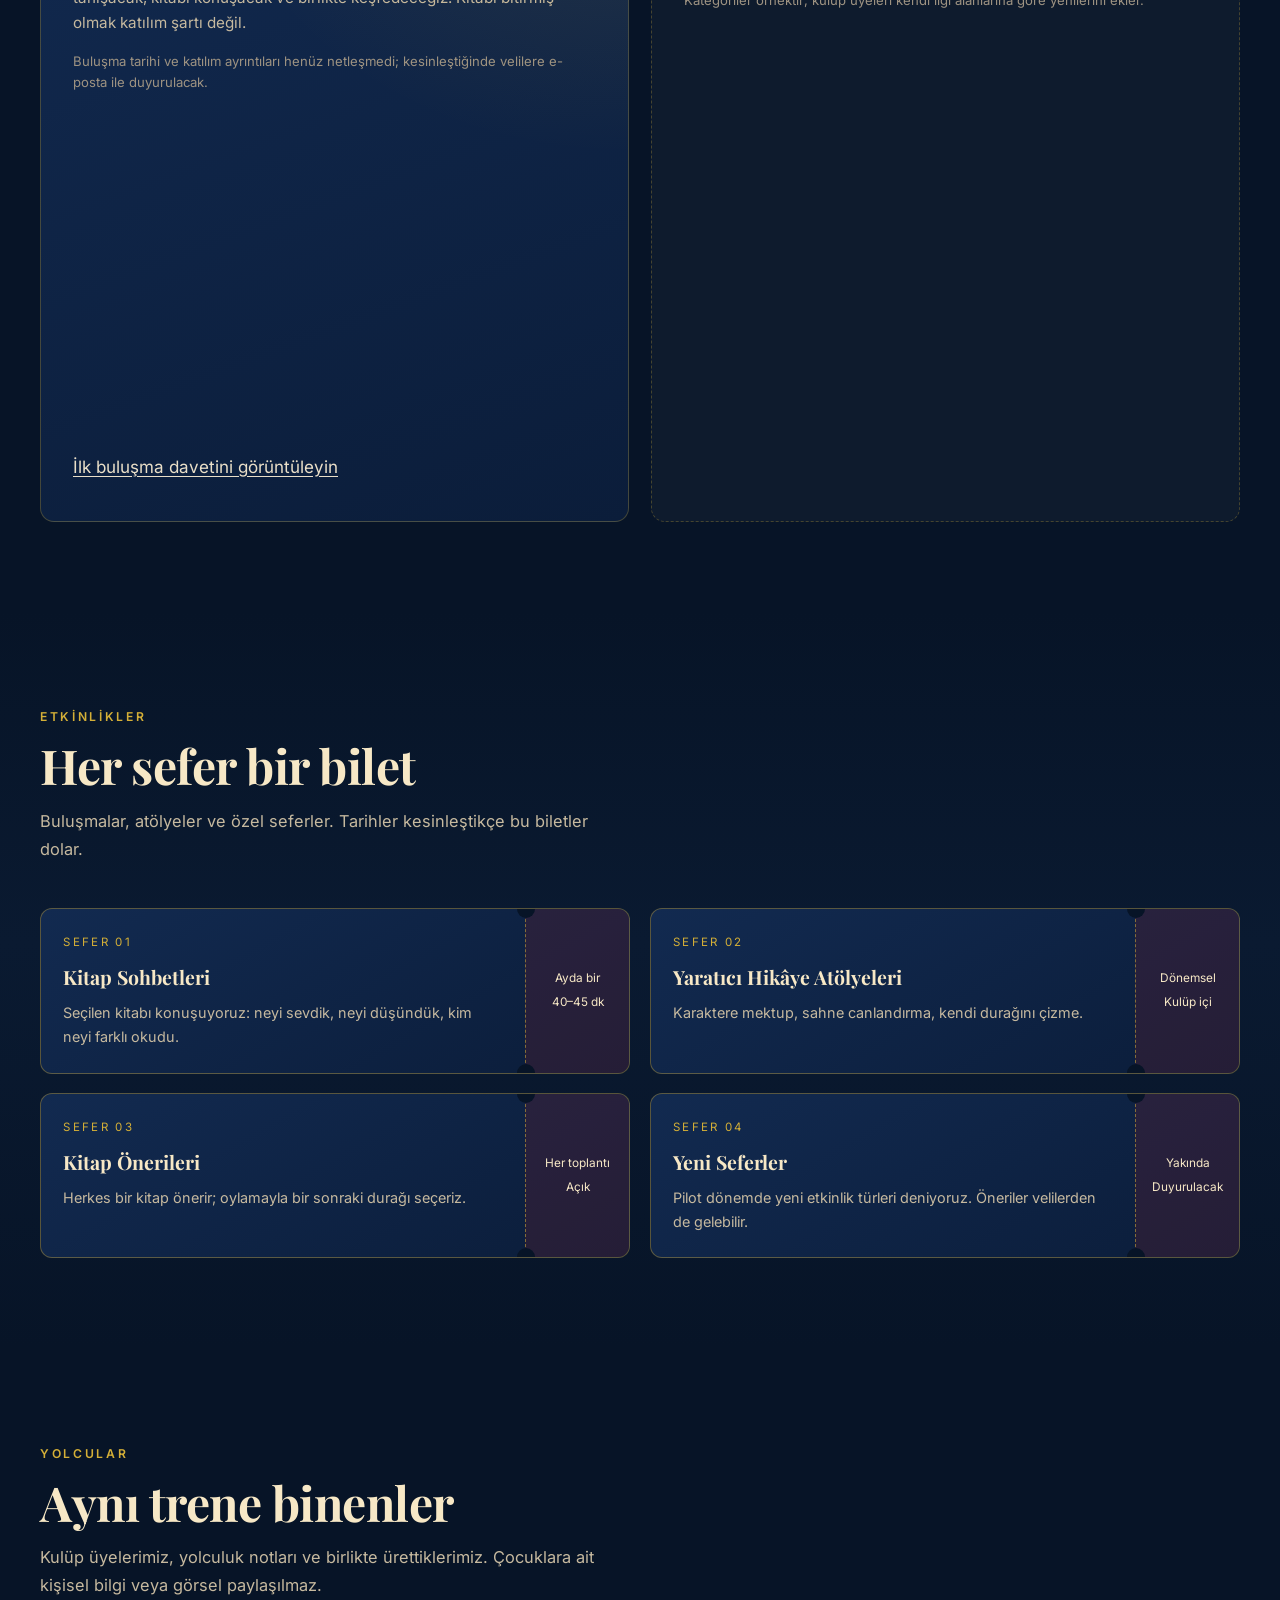
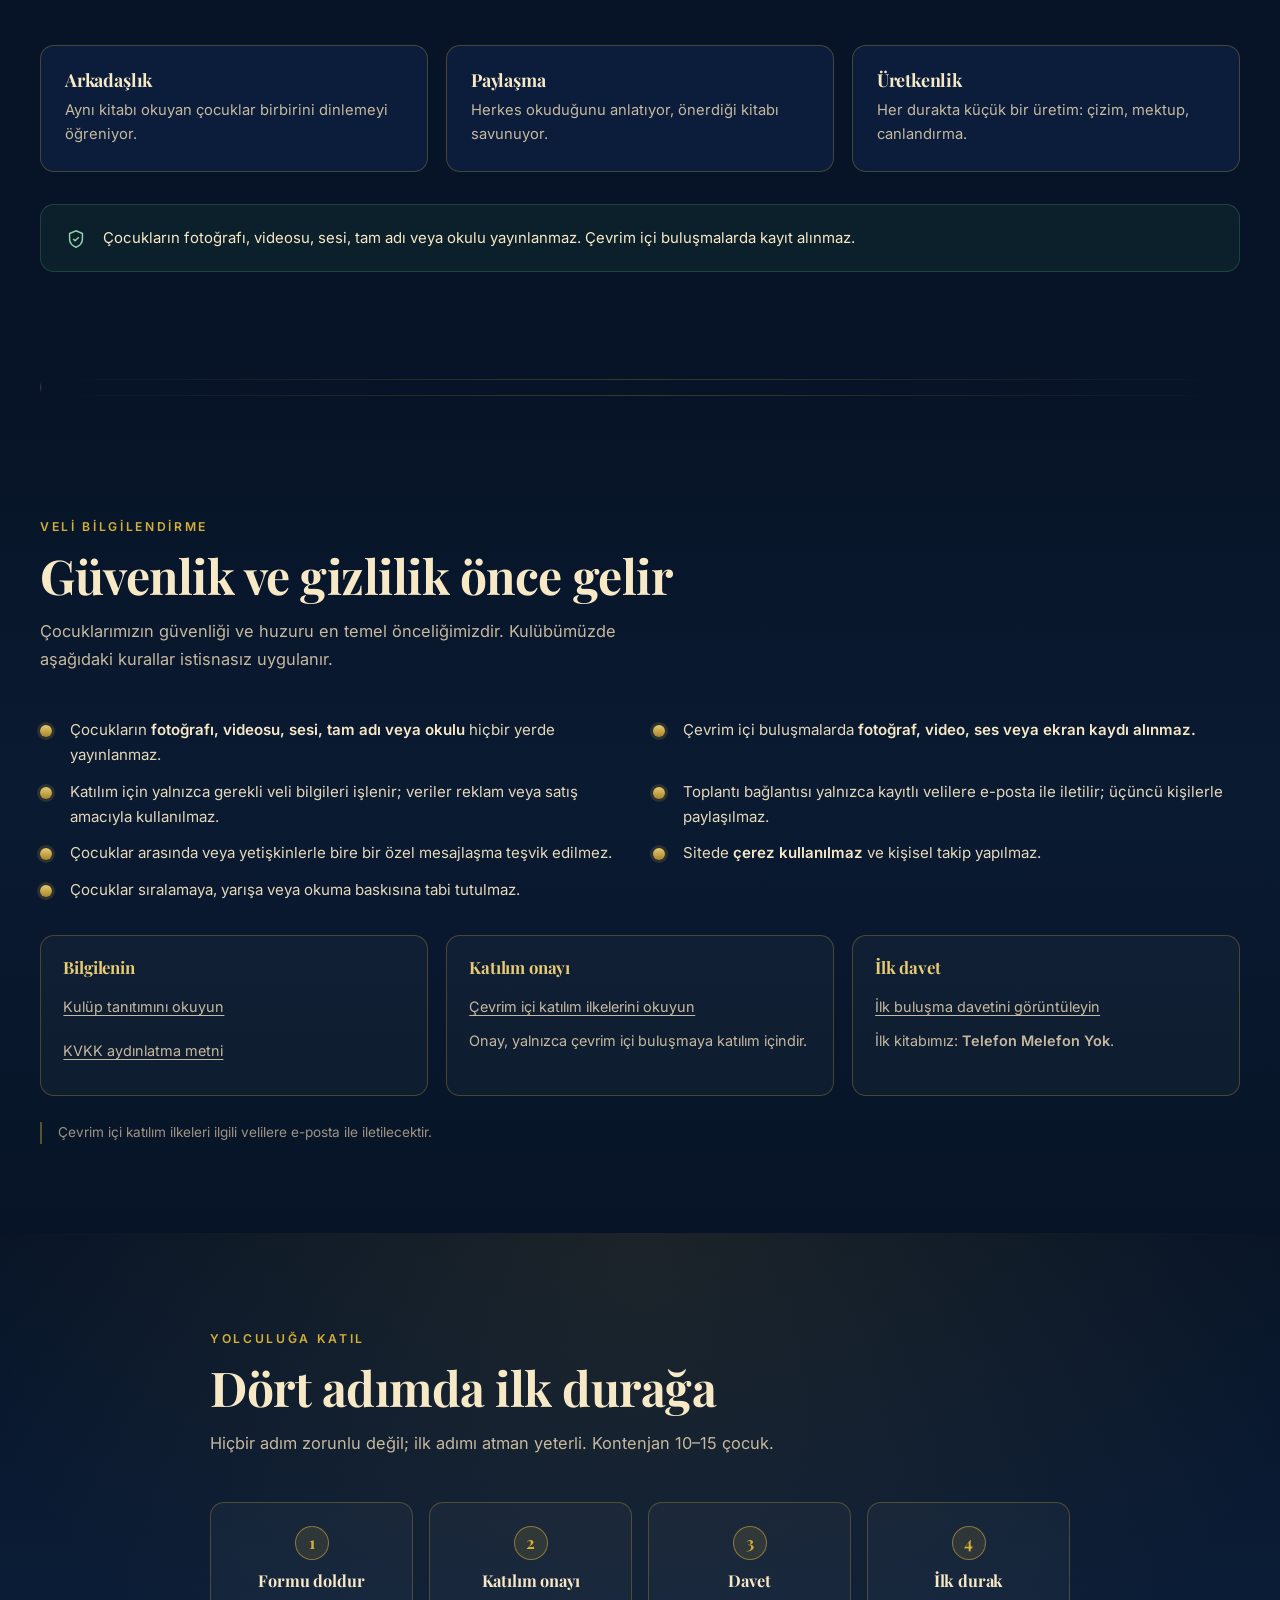
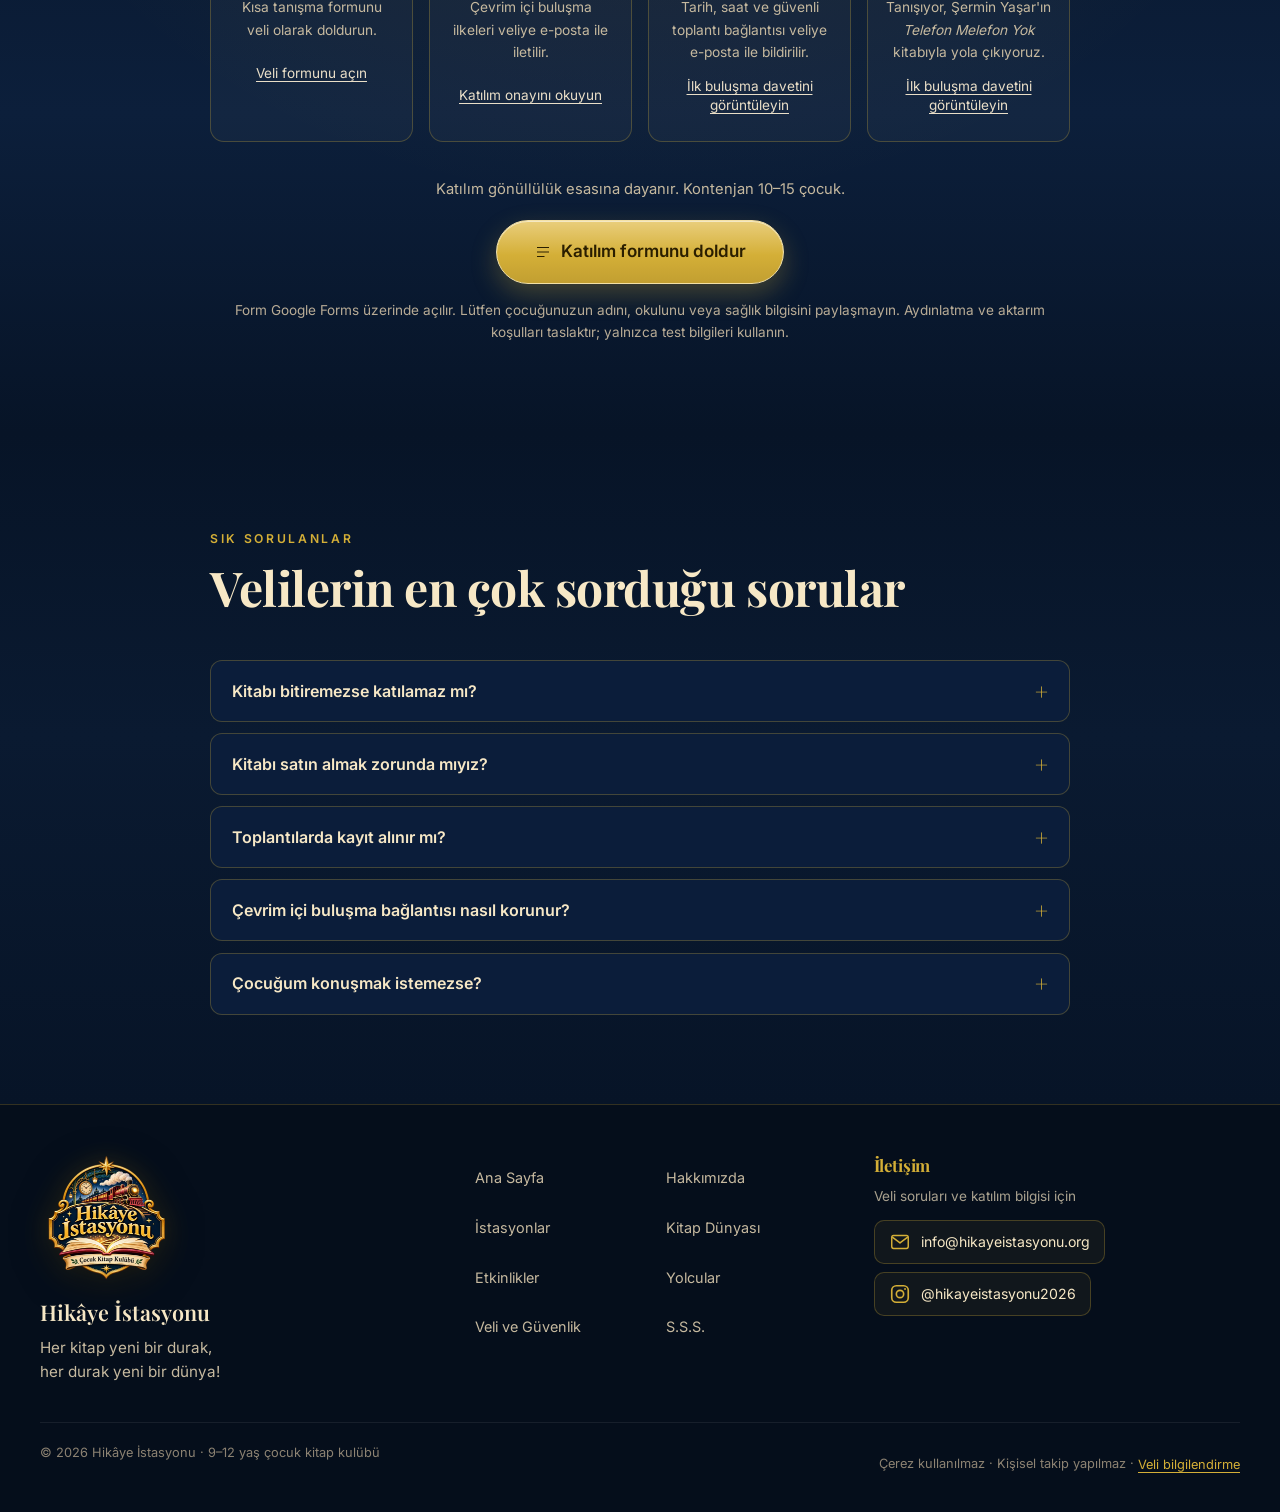
==== commit d423d205: "feat: iletisim alanina ikon ve aciklama" ====
--- a/index.html
+++ b/index.html
@@ -19,7 +19,7 @@
 <link rel="canonical" href="https://hikayeistasyonu.org/">
 <meta name="robots" content="index,follow">
 <link rel="preload" as="image" href="assets/img/hikaye-istasyonu-hero-background.webp" type="image/webp" media="(min-width: 721px)">
-<link rel="stylesheet" href="assets/stil.css?v=20261118-iletisim">
+<link rel="stylesheet" href="assets/stil.css?v=20261118-iletisim2">
 </head>
 <body>
 
@@ -410,10 +410,14 @@
 
       <div class="alt-iletisim">
         <h2 id="alt-baslik">İletişim</h2>
-        <p><a class="iletisim-posta" href="mailto:info@hikayeistasyonu.org">info@hikayeistasyonu.org</a></p>
-        <a class="iletisim-instagram" href="https://www.instagram.com/hikayeistasyonu2026/" target="_blank" rel="noopener noreferrer" aria-label="Instagram: Hikâye İstasyonu (yeni sekmede açılır)">
-          <svg viewBox="0 0 24 24" width="22" height="22" aria-hidden="true" fill="none" stroke="currentColor" stroke-width="1.8"><rect x="3" y="3" width="18" height="18" rx="5"/><circle cx="12" cy="12" r="4"/><circle cx="17.5" cy="6.5" r="1" fill="currentColor" stroke="none"/></svg>
-          <span>@hikayeistasyonu2026</span>
+        <p class="iletisim-aciklama">Veli soruları ve katılım bilgisi için</p>
+        <a class="iletisim-posta" href="mailto:info@hikayeistasyonu.org">
+          <svg viewBox="0 0 24 24" width="22" height="22" aria-hidden="true" fill="none" stroke="currentColor" stroke-width="1.6" stroke-linecap="round" stroke-linejoin="round"><rect x="3" y="5" width="18" height="14" rx="2"/><path d="m4 7 8 6 8-6"/></svg>
+          <span>info@hikayeistasyonu.org</span>
+        </a>
+        <a class="iletisim-instagram" href="https://www.instagram.com/hikayeistasyonu2026/" target="_blank" rel="noopener noreferrer" aria-label="Instagram: Hikâye İstasyonu (yeni sekmede açılır)">
+          <svg viewBox="0 0 24 24" width="22" height="22" aria-hidden="true" fill="none" stroke="currentColor" stroke-width="1.8"><rect x="3" y="3" width="18" height="18" rx="5"/><circle cx="12" cy="12" r="4"/><circle cx="17.5" cy="6.5" r="1" fill="currentColor" stroke="none"/></svg>
+          <span>@hikayeistasyonu2026</span>
         </a>
       </div>
     </div>
@@ -428,3 +432,5 @@
 <script src="assets/uygulama.js" defer></script>
 </body>
 </html>
+
+
--- a/assets/stil.css
+++ b/assets/stil.css
@@ -624,11 +624,11 @@
 .belge-link{text-decoration:underline;text-underline-offset:.2em}
 .alt-iletisim h2{font-size:1.05rem;color:var(--altin);margin-bottom:.6rem}
 .alt-iletisim p{font-size:.88rem;color:var(--metin-soluk);margin-bottom:.3rem}
-.alt-iletisim .iletisim-posta{color:var(--krem);overflow-wrap:anywhere;text-decoration:none}
-.alt-iletisim .iletisim-posta:hover{text-decoration:underline;color:var(--altin-acik)}
-.alt-iletisim .iletisim-instagram{display:inline-flex;align-items:center;gap:.65rem;min-height:44px;color:var(--altin-acik);text-decoration:none;font-size:.88rem;max-width:100%;overflow-wrap:anywhere}
-.alt-iletisim .iletisim-instagram svg{flex:none}
-.alt-iletisim .iletisim-instagram:hover{color:var(--krem)}
+.alt-iletisim .iletisim-aciklama{font-size:.85rem;color:rgba(247,232,198,.68);margin-bottom:12px}
+.alt-iletisim .iletisim-posta,.alt-iletisim .iletisim-instagram{display:flex;align-items:center;gap:.65rem;width:fit-content;max-width:100%;min-height:44px;padding:8px 14px;border:1px solid rgba(212,175,55,.28);border-radius:10px;background:rgba(212,175,55,.06);color:var(--krem);font-size:.88rem;text-decoration:none;overflow-wrap:anywhere;transition:border-color .2s ease,color .2s ease}
+.alt-iletisim .iletisim-posta{margin-bottom:8px}
+.alt-iletisim .iletisim-posta svg,.alt-iletisim .iletisim-instagram svg{flex:none;color:#D4AF37}
+.alt-iletisim .iletisim-posta:hover,.alt-iletisim .iletisim-instagram:hover{border-color:#D4AF37;color:#F7E8C6}
 .alt-iletisim .bos span{color:#8C8272;font-style:italic}
 .alt-alt{
   margin-top:2.4rem;padding-top:1.2rem;
@@ -796,3 +796,5 @@
   .star{opacity:.35}
 }
 
+
+
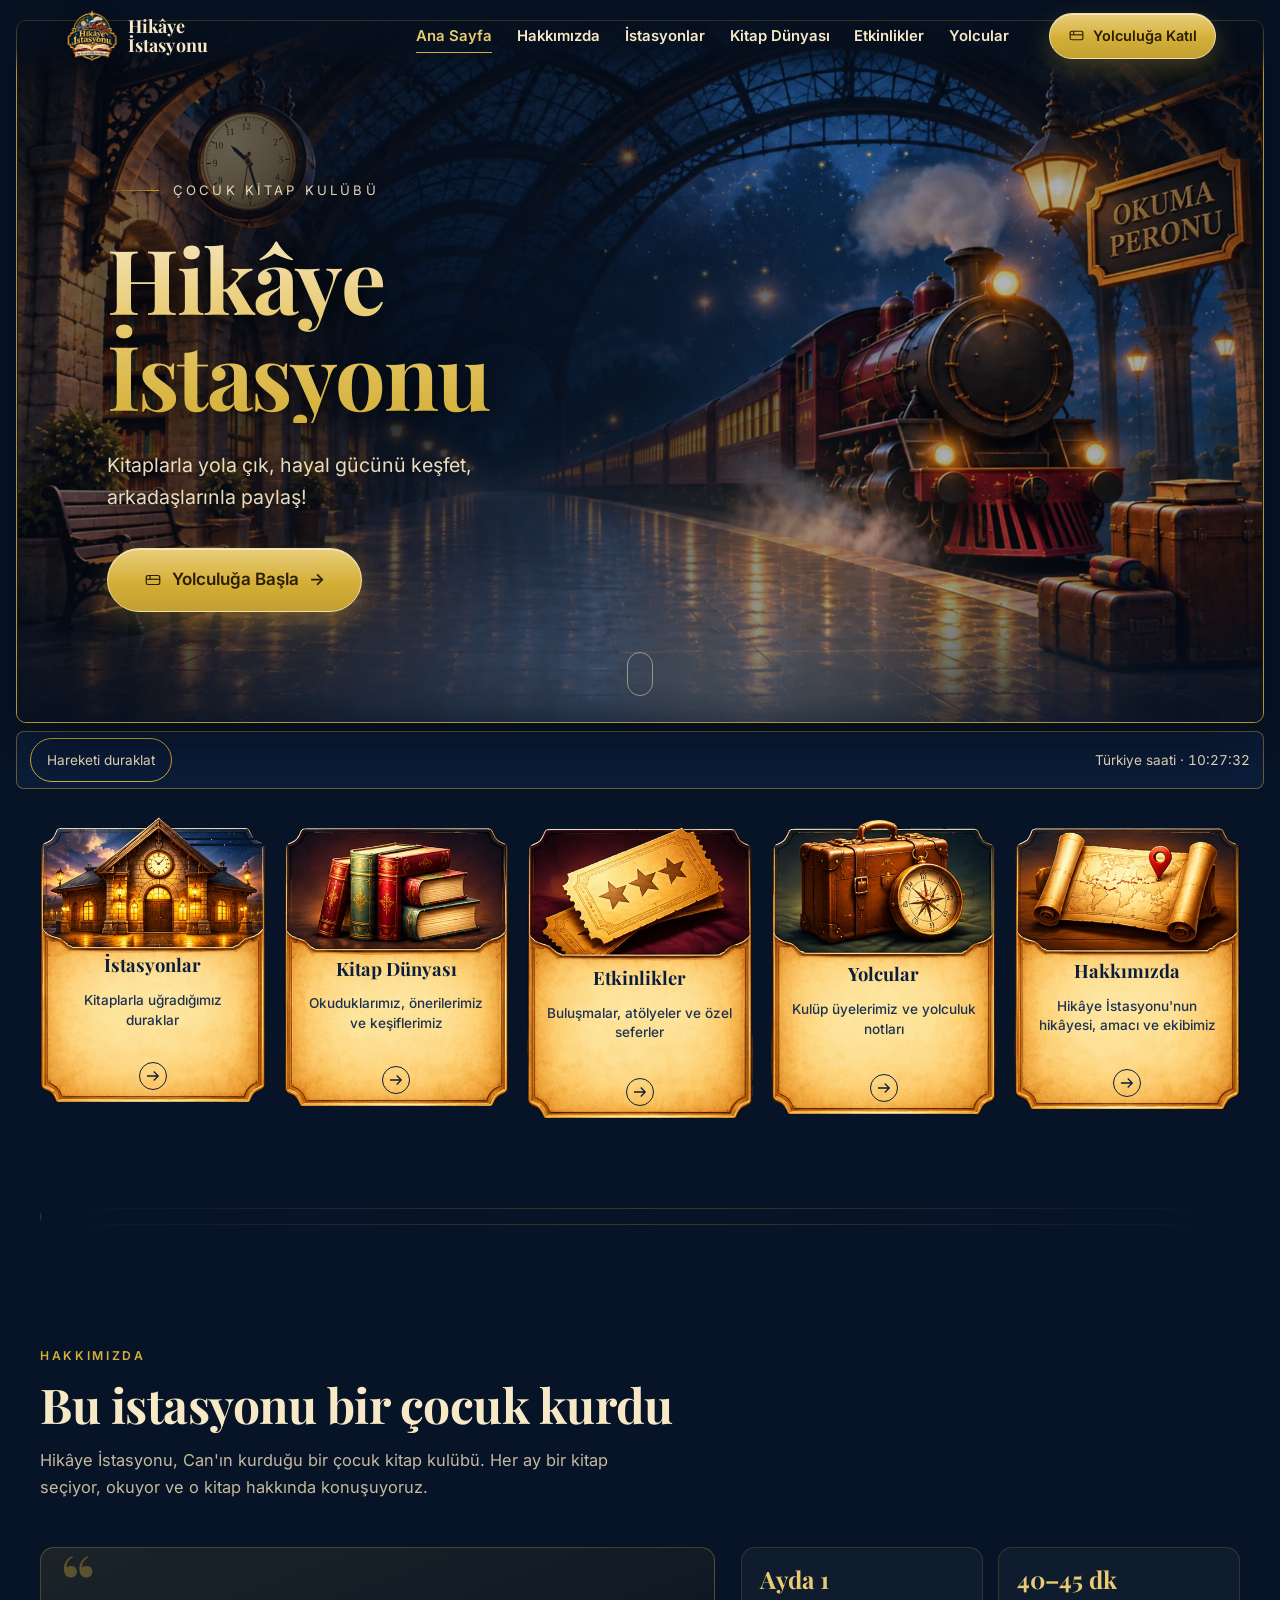
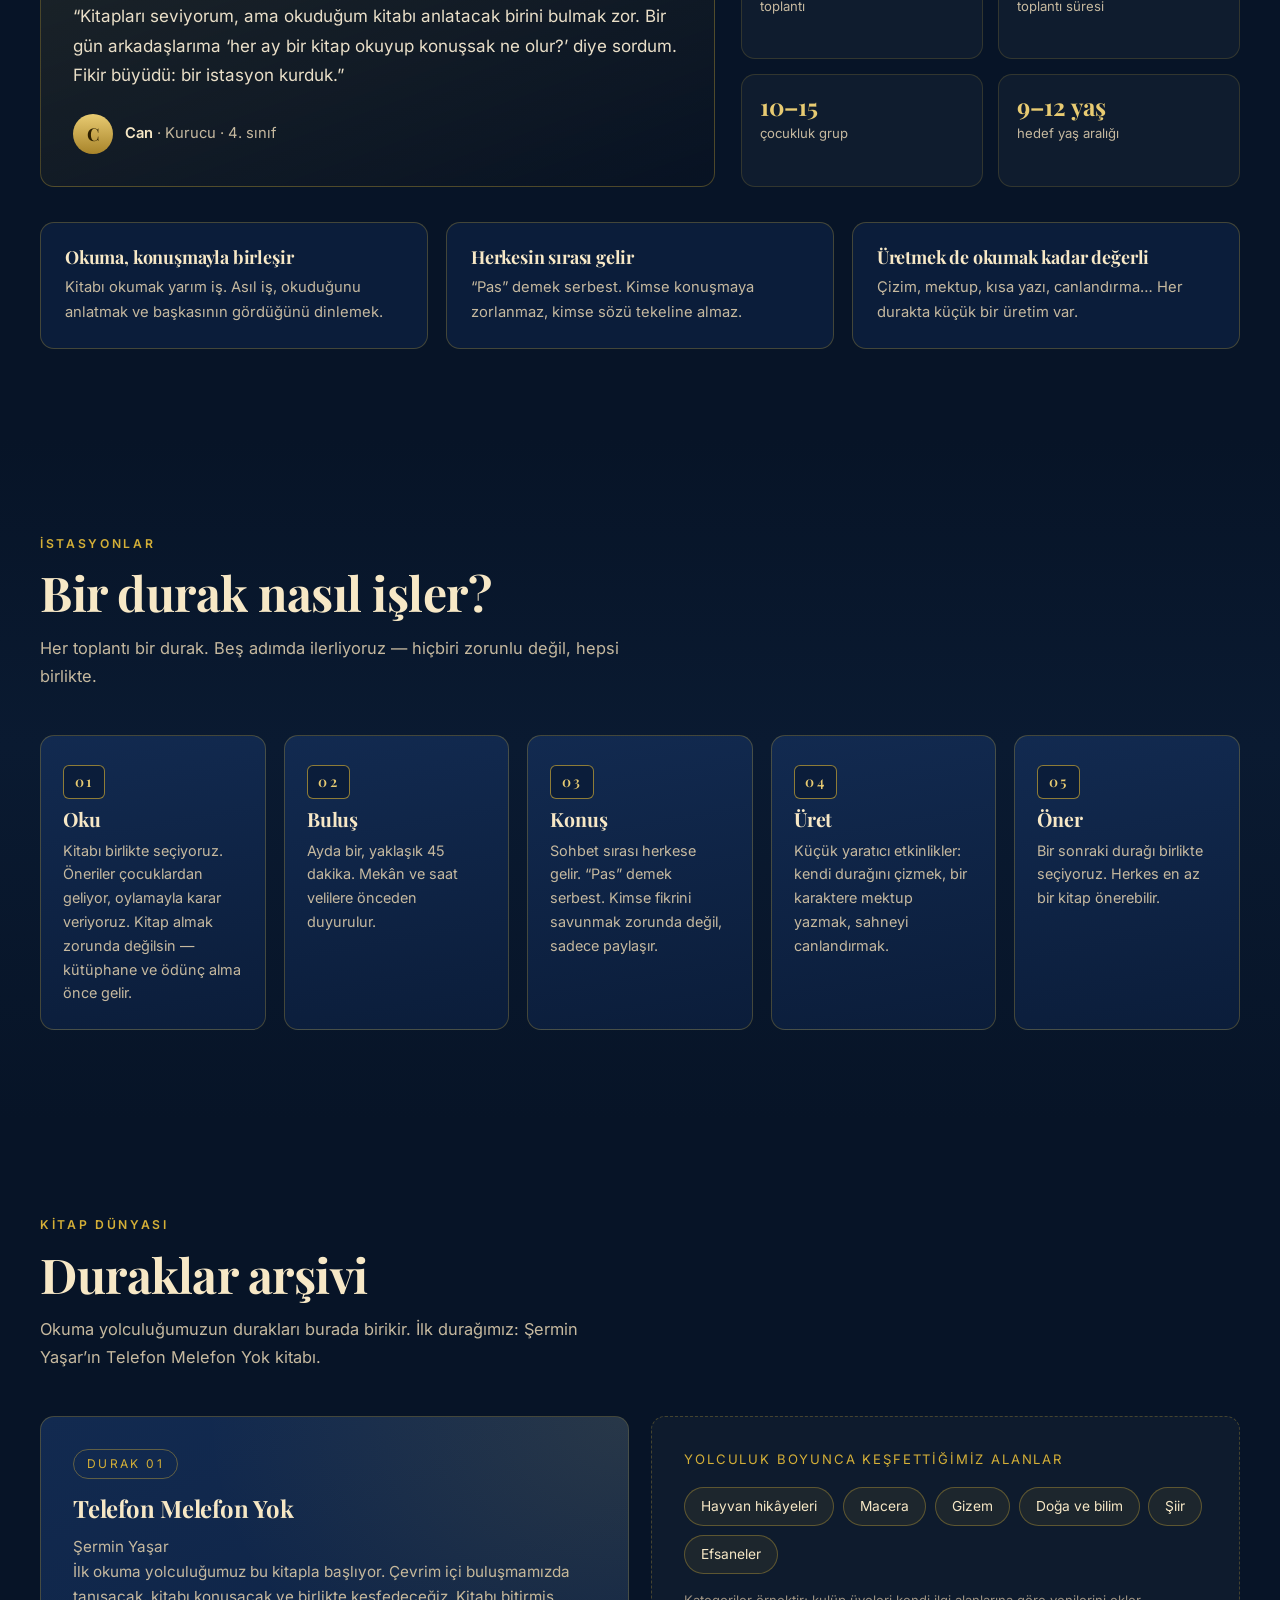
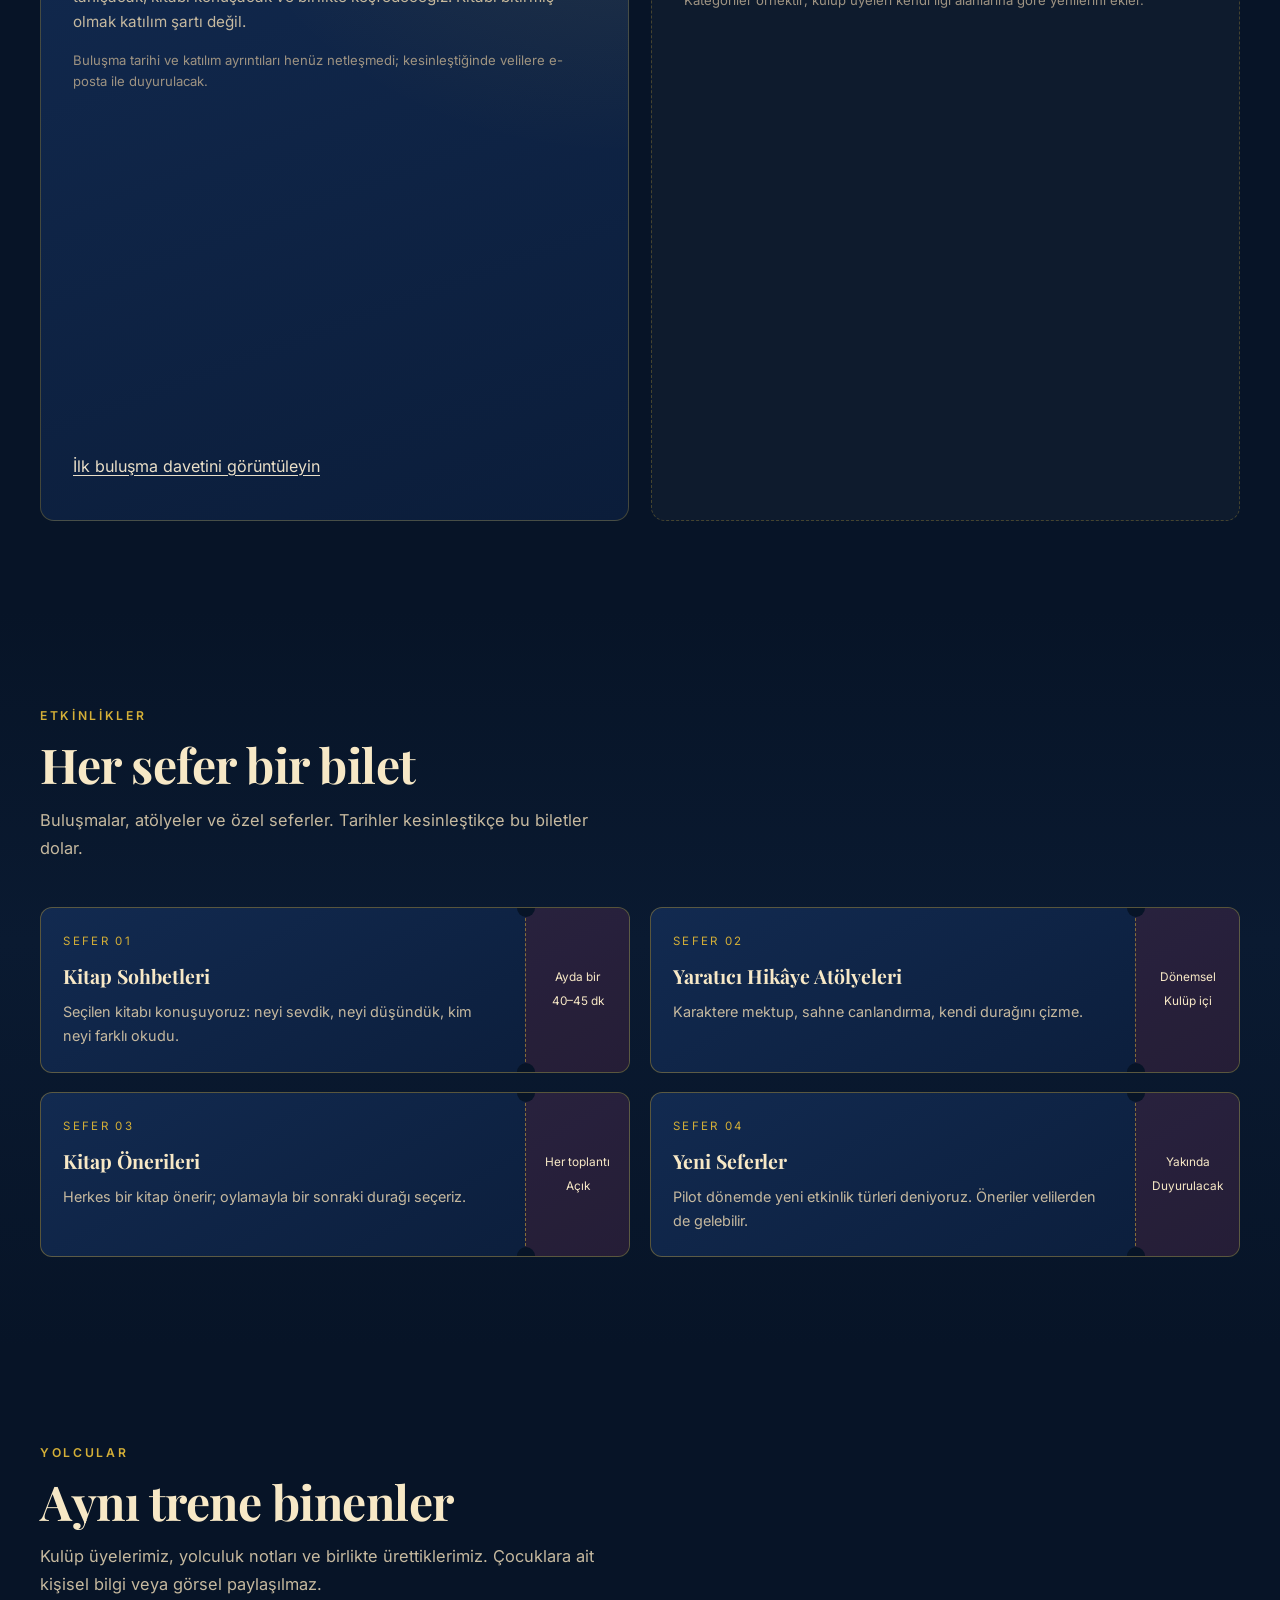
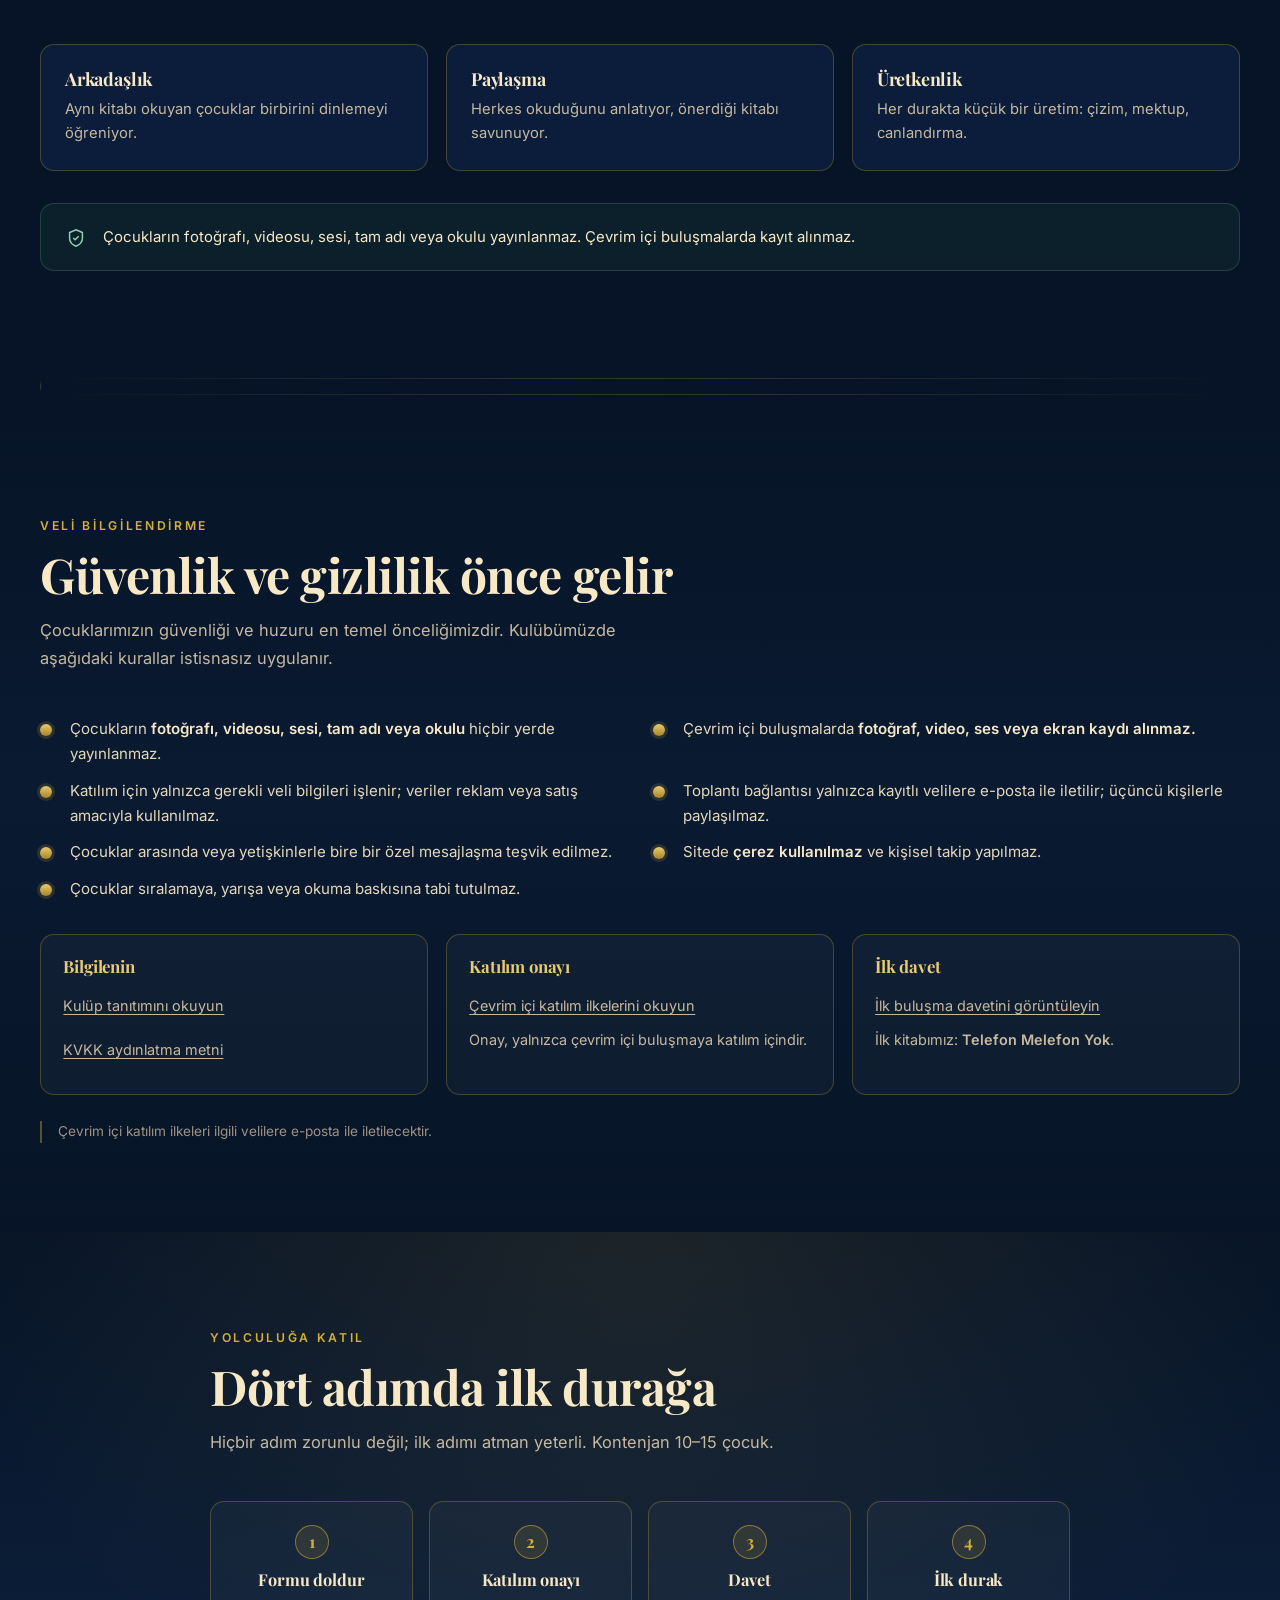
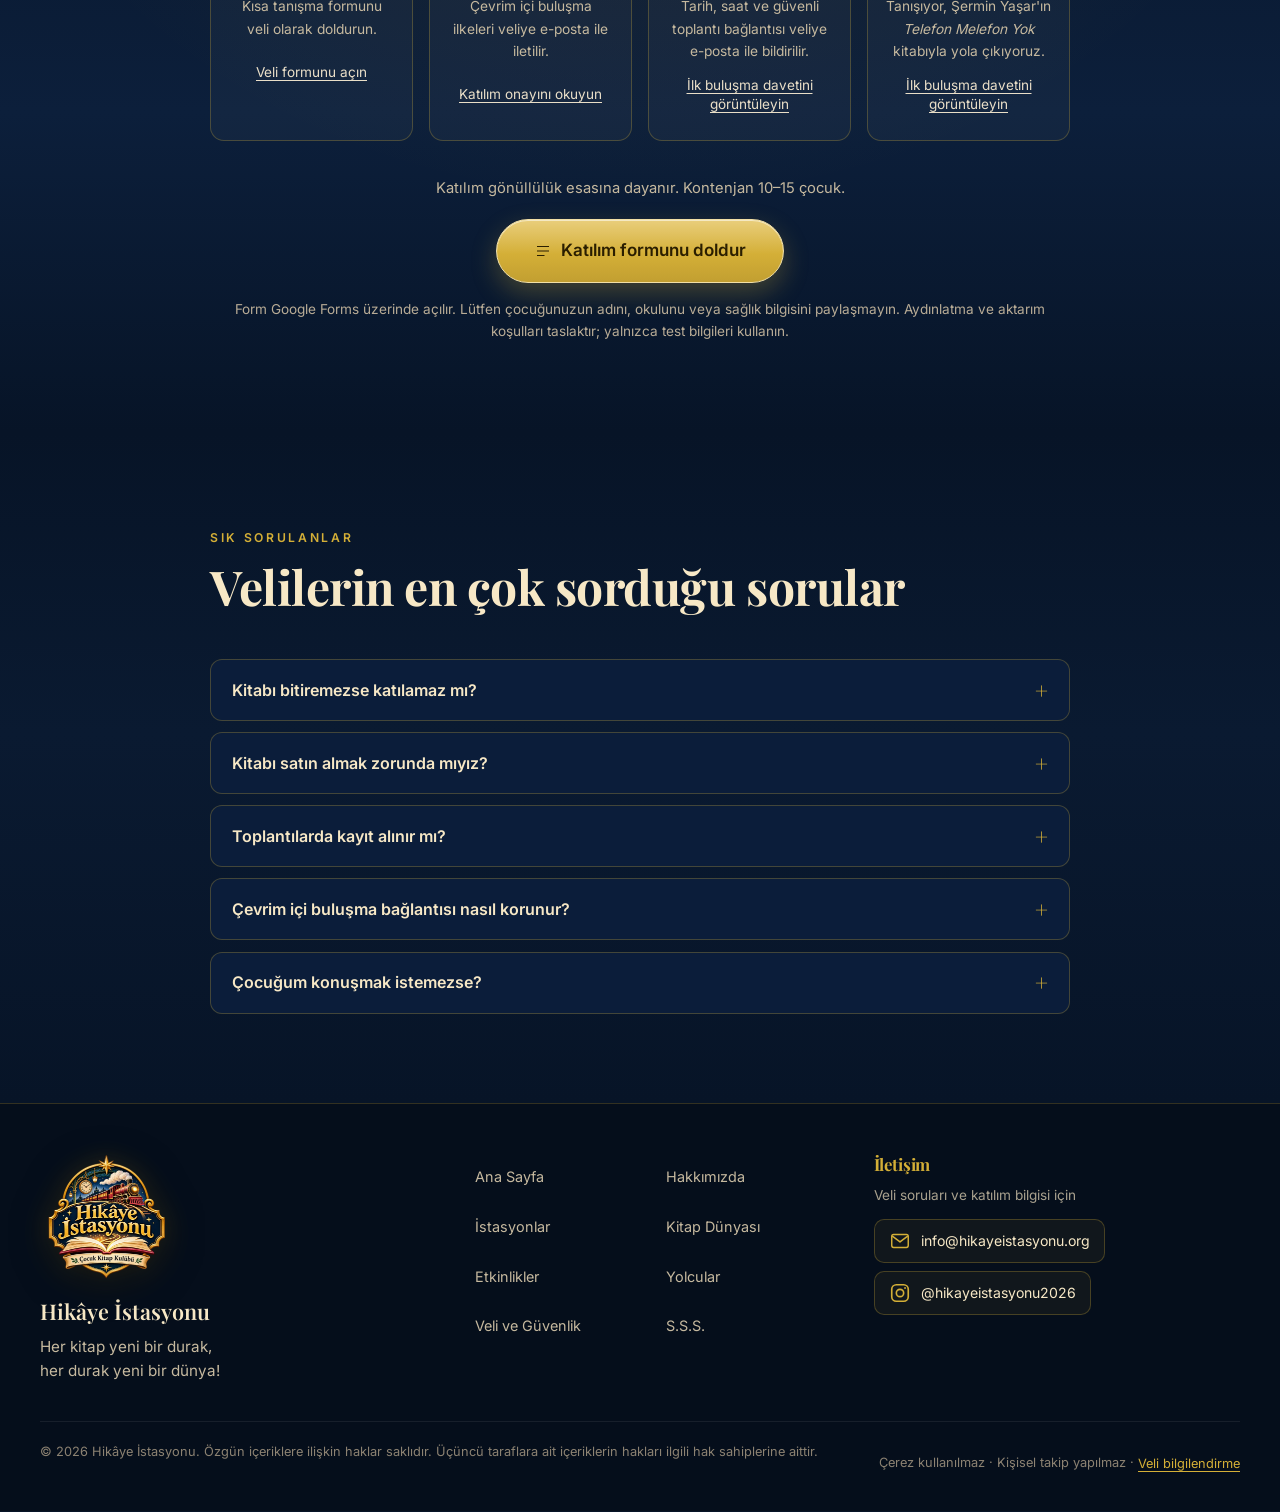
==== commit cf55160a: "docs: telif bildirimini ekle" ====
--- a/index.html
+++ b/index.html
@@ -423,7 +423,7 @@
     </div>
 
     <div class="alt-alt">
-      <p>© <span id="yil">2026</span> Hikâye İstasyonu · 9–12 yaş çocuk kitap kulübü</p>
+      <p>© 2026 Hikâye İstasyonu. Özgün içeriklere ilişkin haklar saklıdır. Üçüncü taraflara ait içeriklerin hakları ilgili hak sahiplerine aittir.</p>
       <p>Çerez kullanılmaz · Kişisel takip yapılmaz · <a href="#veli">Veli bilgilendirme</a></p>
     </div>
   </div>
